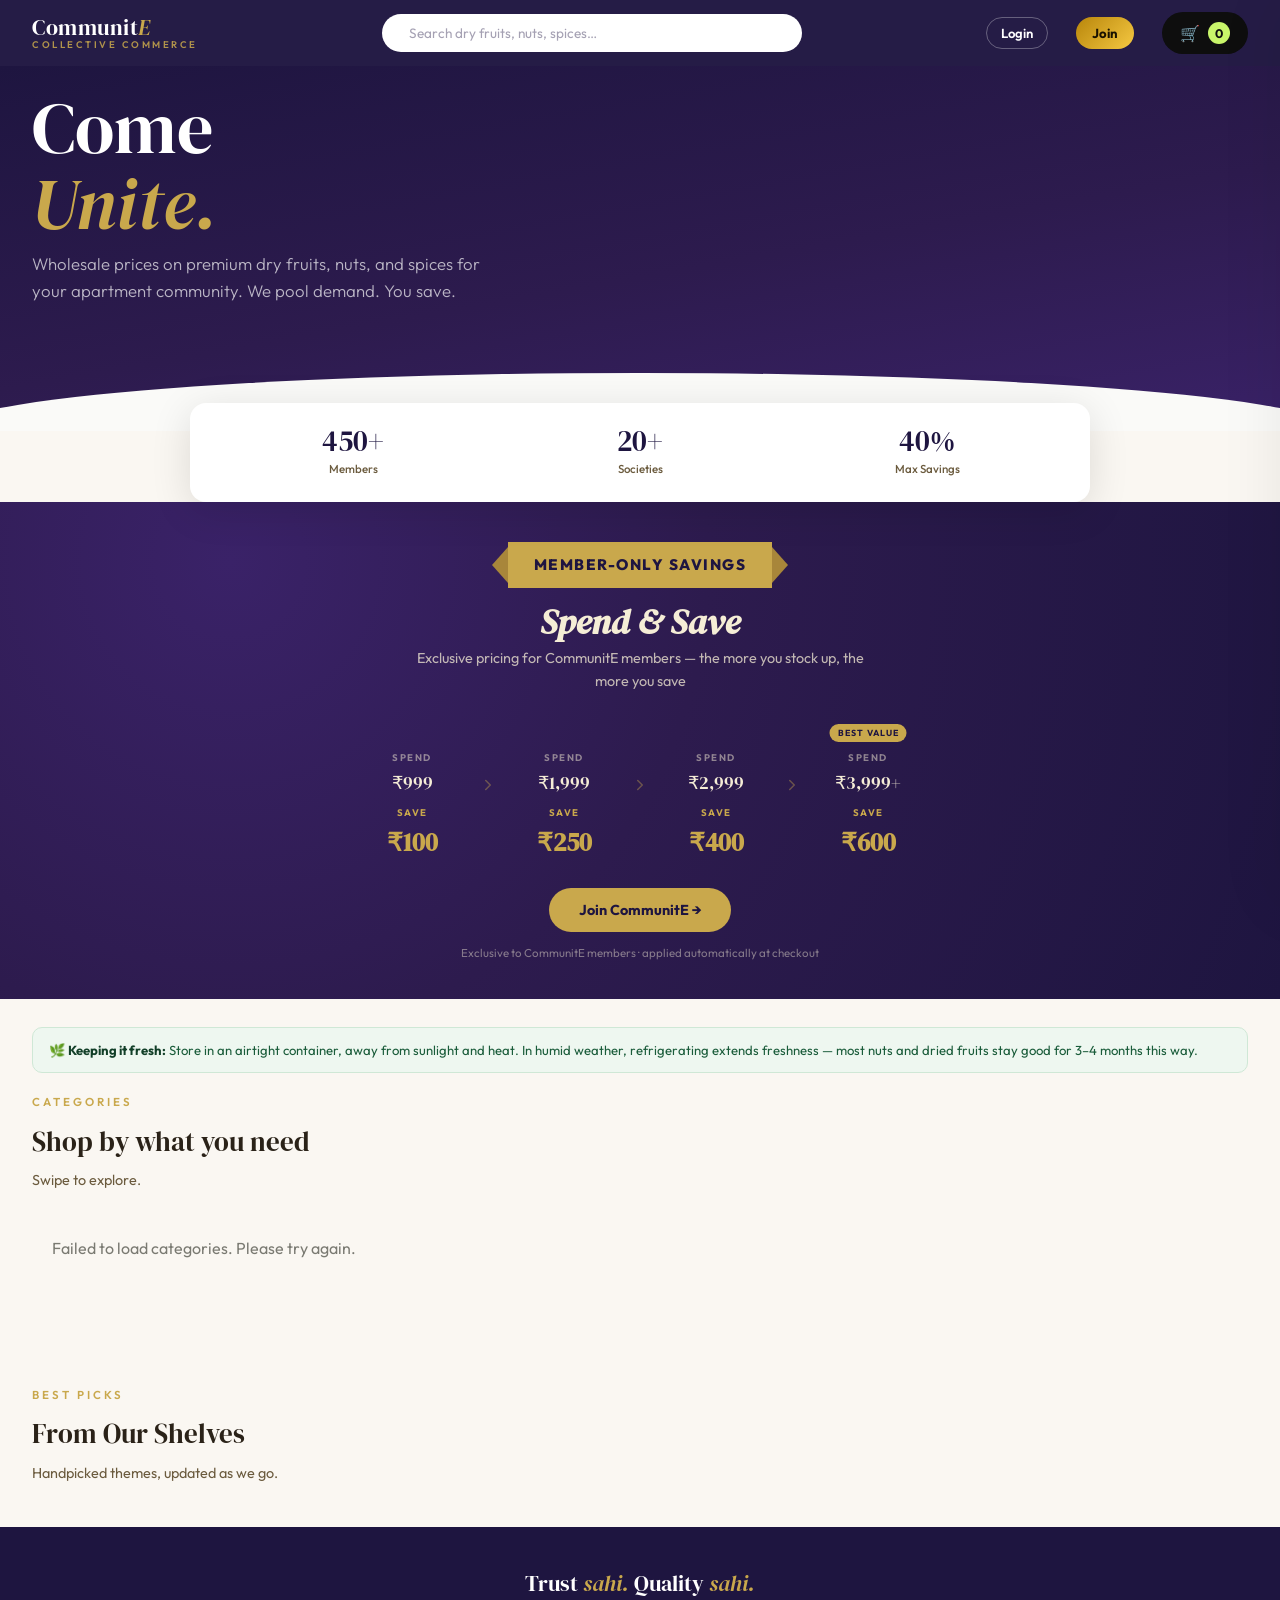
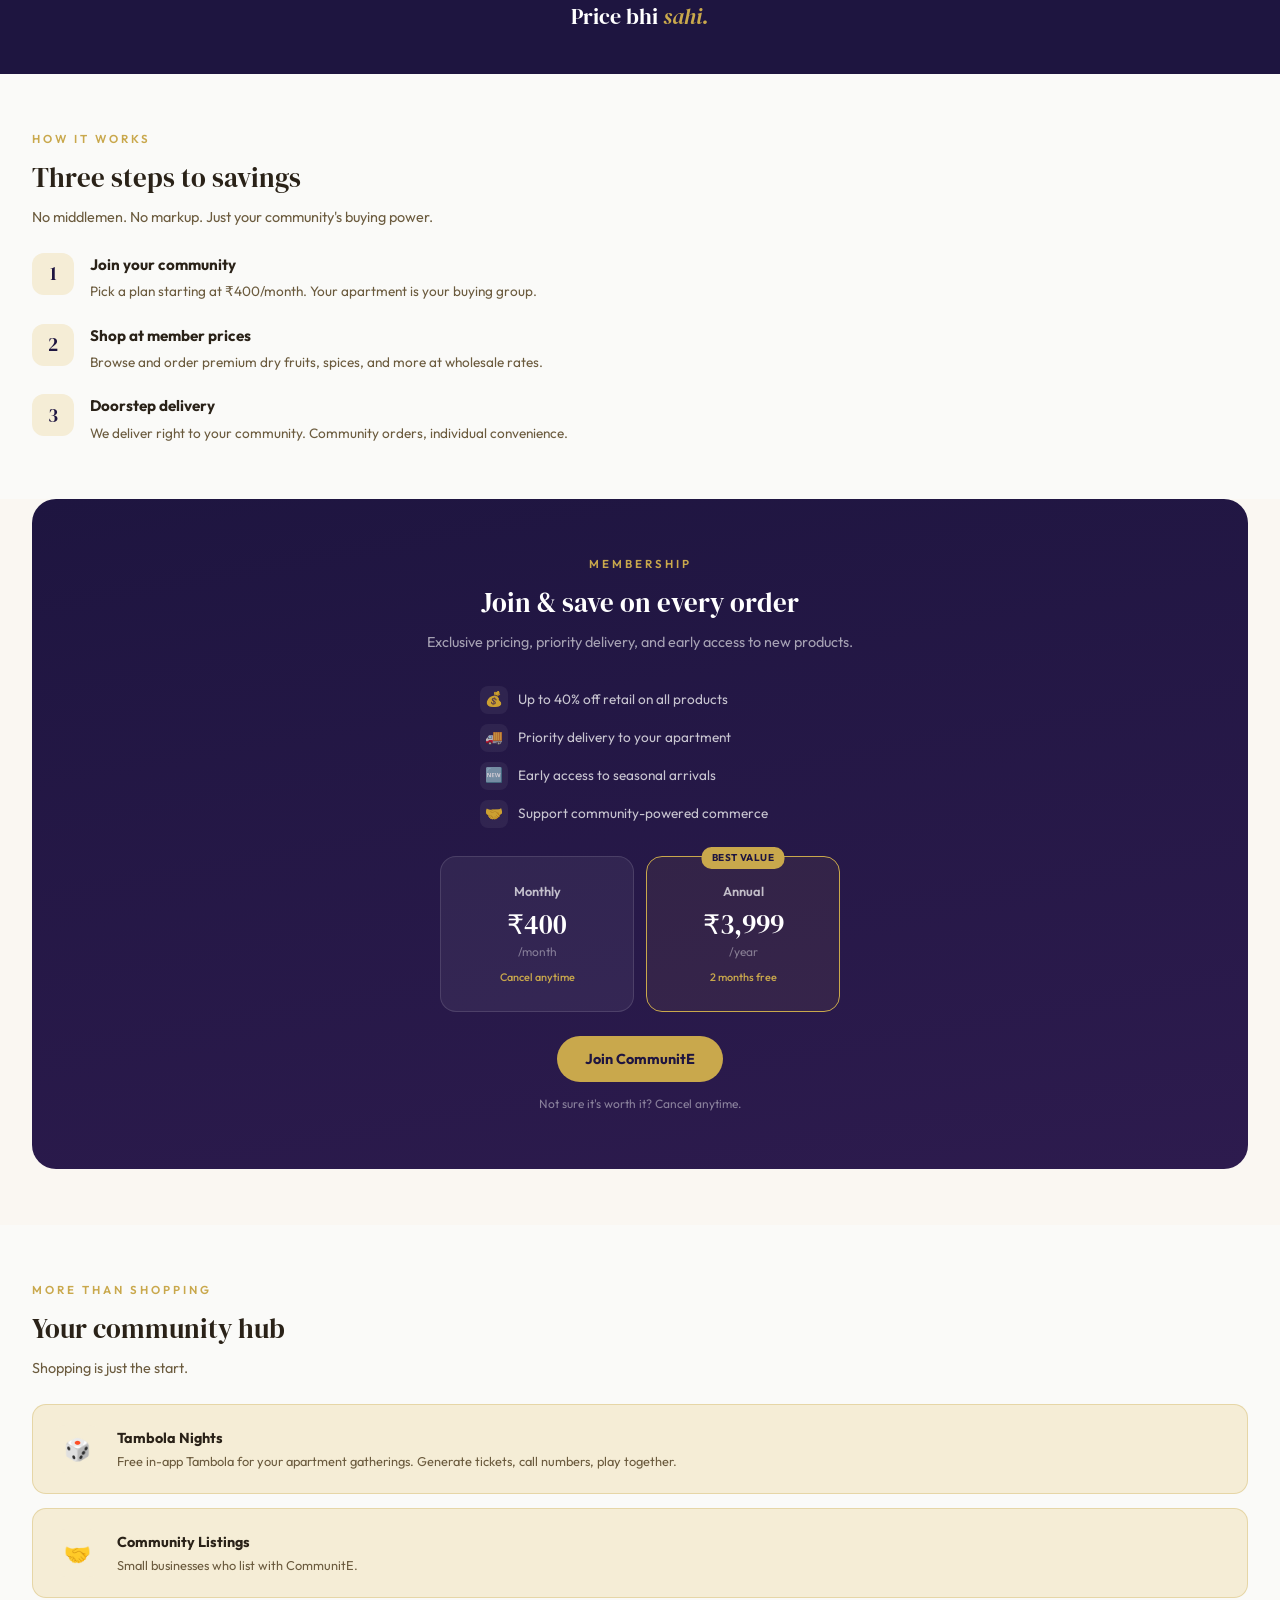
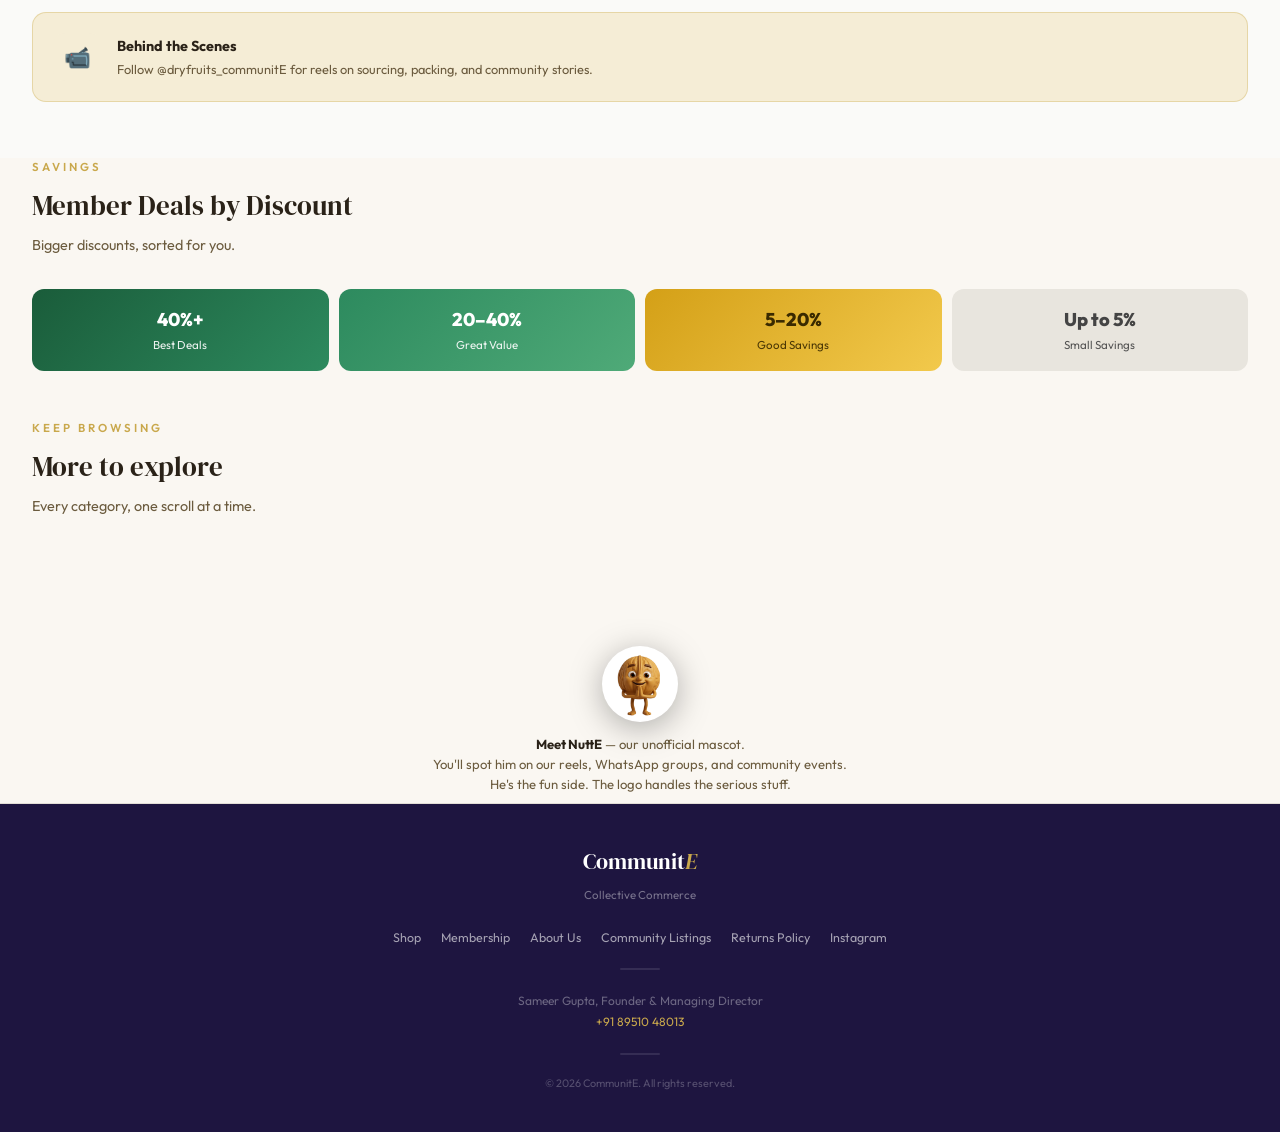
==== index.html @ e6ec84b3 "Add files via upload" ====
<!doctype html>
<html lang="en">
<head>
  <meta charset="utf-8" />
  <meta name="viewport" content="width=device-width,initial-scale=1" />
  <title>CommunitE — Collective Commerce</title>
  <meta name="description" content="CommunitE brings your Bangalore apartment community wholesale prices on dry fruits, nuts, spices, dates and more — collective buying power, doorstep delivered. Trust sahi. Quality sahi. Price bhi sahi." />

  <!-- Open Graph — controls how the link looks when shared on WhatsApp, Instagram, Facebook -->
  <meta property="og:type" content="website" />
  <meta property="og:url" content="https://www.communite.in/" />
  <meta property="og:title" content="CommunitE — Collective Commerce" />
  <meta property="og:description" content="Wholesale prices on dry fruits, nuts, spices and more for your apartment community — bulk buying power, doorstep delivered." />
  <meta property="og:image" content="https://www.communite.in/assets/NuttE_edited.png" />

  <!-- Twitter Card — same idea, for X/Twitter previews -->
  <meta name="twitter:card" content="summary_large_image" />
  <meta name="twitter:title" content="CommunitE — Collective Commerce" />
  <meta name="twitter:description" content="Wholesale prices on dry fruits, nuts, spices and more for your apartment community — bulk buying power, doorstep delivered." />
  <meta name="twitter:image" content="https://www.communite.in/assets/NuttE_edited.png" />

  <link rel="canonical" href="https://www.communite.in/" />
  <link rel="preconnect" href="https://fonts.googleapis.com">
  <link rel="preconnect" href="https://fonts.gstatic.com" crossorigin>
  <link href="https://fonts.googleapis.com/css2?family=Playfair+Display:wght@400;700;900&family=DM+Sans:wght@300;400;500;600&family=DM+Serif+Display:ital@0;1&family=Outfit:wght@300;400;500;600;700;800&display=swap" rel="stylesheet">
  <script src="https://kit.fontawesome.com/a2d9b1e3f6.js" crossorigin="anonymous"></script>
  <script src="https://sdk.cashfree.com/js/v3/cashfree.js"></script>
  <link rel="stylesheet" href="style.css?v=85" />
  <script src="app.js?v=85" defer></script>
</head>
<body>

  <!-- NAV -->
  <nav class="nav">
    <div class="nav-inner">
      <a class="nav-brand" href="#">
        <span class="nav-name">Communit<em>E</em></span>
        <span class="nav-eyebrow">Collective Commerce</span>
      </a>

      <div class="nav-search" id="navSearch">
        <div class="search-always-inner">
          <i class="fas fa-search search-icon"></i>
          <input id="searchInput" class="search-input" type="text"
            placeholder="Search dry fruits, nuts, spices…"
            autocomplete="off" oninput="handleSearch()" />
          <button class="search-clear" id="searchClear" style="display:none" onclick="clearSearch()">
            <span class="icon-x" aria-hidden="true">&times;</span>
          </button>
        </div>
        <div id="searchResults" class="search-results" style="display:none"></div>
      </div>

      <div class="nav-links">
        <button id="accountNavBtn" class="account-nav-btn" onclick="openProfileModal()" aria-label="Login or my account">
          <span class="account-nav-icon" aria-hidden="true">👤</span><span id="accountNavLabel">Login</span>
        </button>
        <button id="memberLoginBtn" class="member-login-btn" onclick="openMemberLogin()">
          <span id="memberLoginLabel">Join</span>
        </button>
        <button id="openCartBtn" class="cart-btn">
          <span class="nav-emoji">🛒</span>
          <span id="cartCount" class="cart-count">0</span>
        </button>
      </div>
    </div>
  </nav>

  <!-- HERO -->
  <section class="hero">
    <div class="hero-content">
      <h1 class="hero-title">
        <span class="hero-title-come">Come</span>
        <span class="hero-title-unite">Unite.</span>
      </h1>
      <p class="hero-subtitle">Wholesale prices on premium dry fruits, nuts, and spices for your apartment community. We pool demand. You save.</p>
    </div>

    <!-- Best-seller image marquee — full-width strip below the hero text,
         not a small boxed-in image. Populated by renderHeroMarquee in
         app.js from real best-seller product photos; stays hidden (no
         image at all) if fewer than 3 are available. -->
    <div class="hero-bestseller-marquee" aria-hidden="true" id="heroMarquee" style="display:none">
      <div class="hero-marquee-track" id="heroMarqueeTrack"></div>
    </div>
  </section>

  <!-- TRUST BAR — pulled from real About Us stats; floats up into the
       hero's own bottom curve, so it has to stay directly after .hero
       (its -28px top margin is tuned for that white cutout). -->
  <div class="trust-bar">
    <div class="trust-item"><div class="trust-number">450+</div><div class="trust-label">Members</div></div>
    <div class="trust-item"><div class="trust-number">20+</div><div class="trust-label">Societies</div></div>
    <div class="trust-item"><div class="trust-number">40%</div><div class="trust-label">Max Savings</div></div>
  </div>

  <!-- MEMBER-ONLY SAVINGS BANNER -->
  <section class="spend-save-banner">
    <div class="ssb-ribbon-row">
      <div class="ssb-ribbon-tail ssb-ribbon-tail--left"></div>
      <div class="ssb-ribbon-label">Member-Only Savings</div>
      <div class="ssb-ribbon-tail ssb-ribbon-tail--right"></div>
    </div>
    <h2 class="ssb-title">Spend &amp; Save</h2>
    <p class="ssb-subtitle">Exclusive pricing for CommunitE members — the more you stock up, the more you save</p>

    <div class="ssb-tiers">
      <div class="ssb-tier">
        <span class="ssb-tier-spend-label">Spend</span>
        <span class="ssb-tier-spend-val">₹999</span>
        <span class="ssb-tier-save-label">Save</span>
        <span class="ssb-tier-save-val">₹100</span>
      </div>
      <svg class="ssb-chevron" aria-hidden="true" width="18" height="18" viewBox="0 0 24 24" fill="none"><path d="M9 6l6 6-6 6" stroke="#c9a84c" stroke-width="2" stroke-linecap="round" stroke-linejoin="round"/></svg>
      <div class="ssb-tier">
        <span class="ssb-tier-spend-label">Spend</span>
        <span class="ssb-tier-spend-val">₹1,999</span>
        <span class="ssb-tier-save-label">Save</span>
        <span class="ssb-tier-save-val">₹250</span>
      </div>
      <svg class="ssb-chevron" aria-hidden="true" width="18" height="18" viewBox="0 0 24 24" fill="none"><path d="M9 6l6 6-6 6" stroke="#c9a84c" stroke-width="2" stroke-linecap="round" stroke-linejoin="round"/></svg>
      <div class="ssb-tier">
        <span class="ssb-tier-spend-label">Spend</span>
        <span class="ssb-tier-spend-val">₹2,999</span>
        <span class="ssb-tier-save-label">Save</span>
        <span class="ssb-tier-save-val">₹400</span>
      </div>
      <svg class="ssb-chevron" aria-hidden="true" width="18" height="18" viewBox="0 0 24 24" fill="none"><path d="M9 6l6 6-6 6" stroke="#c9a84c" stroke-width="2" stroke-linecap="round" stroke-linejoin="round"/></svg>
      <div class="ssb-tier ssb-tier-best">
        <div class="ssb-tier-best-badge">Best Value</div>
        <span class="ssb-tier-spend-label">Spend</span>
        <span class="ssb-tier-spend-val">₹3,999+</span>
        <span class="ssb-tier-save-label">Save</span>
        <span class="ssb-tier-save-val">₹600</span>
      </div>
    </div>

    <button class="ssb-cta-btn" onclick="openMembershipModal()">Join CommunitE &rarr;</button>
    <div class="ssb-fineprint">Exclusive to CommunitE members &middot; applied automatically at checkout</div>
  </section>

  <!-- SHOP SECTION — Search + Categories + Subcategories + Products
       (moved up to sit right after the hero/banner, ahead of trust bar
       and theme cards, per request) -->
  <section id="shopSection" class="shop-section">

    <div class="storage-tip-banner">
      🌿 <strong>Keeping it fresh:</strong> Store in an airtight container, away from sunlight and heat. In humid weather, refrigerating extends freshness — most nuts and dried fruits stay good for 3–4 months this way.
    </div>

    <!-- Categories grid — always visible -->
    <div id="categorySection" class="shop-categories">
      <div class="section-eyebrow">Categories</div>
      <h2 class="section-title">Shop by what you need</h2>
      <p class="section-desc">Swipe to explore.</p>
      <div id="categoryContainer" class="category-grid"></div>
    </div>

    <!-- Subcategories — appear below categories when one is selected -->
    <div id="subcategorySection" class="shop-subcategories" style="display:none">
      <h2 class="shop-section-label" id="subcategoryTitle"></h2>
      <div id="subcategoryContainer" class="category-grid category-grid--sub"></div>
    </div>

    <!-- Products — appear below subcategories -->
    <div id="productSection" class="shop-products" style="display:none">
      <h2 class="shop-section-label" id="productTitle"></h2>
      <div id="productFilterLabel" class="product-filter-label" style="display:none">
        <span>🔍 Filtered view</span>
        <button onclick="goBackToCategories()">Clear ✕</button>
      </div>
      <div id="productContainer" class="product-grid"></div>
    </div>

  </section>

  <!-- THEME CARDS — dynamic, generated from product Tags + Member Discount -->
  <div class="theme-cards-section">
    <div style="padding:0 32px">
      <div class="section-eyebrow">Best Picks</div>
      <h2 class="section-title">From Our Shelves</h2>
      <p class="section-desc">Handpicked themes, updated as we go.</p>
    </div>
    <div id="themeCardsRow" class="theme-cards-row"></div>
  </div>

  <!-- FESTIVE CARDS — dynamic, generated from "Festive - <Name>" tags, hidden until populated -->
  <div id="festiveCardsSection" class="theme-cards-section" style="display:none">
    <div style="padding:0 32px">
      <div class="section-eyebrow">Celebrate</div>
      <h2 class="section-title">Festive Favorites</h2>
      <p class="section-desc">Gifting made easy, one festival at a time.</p>
    </div>
    <div id="festiveCardsRow" class="theme-cards-row"></div>
  </div>

  <!-- FEATURED LISTING — only shows when a listing is marked Featured -->
  <div id="featuredPartnerBanner" class="featured-partner-banner" style="display:none" onclick="openPartnersModal(); showPartnerDetailByName(featuredPartnerNameForClick);">
    <span class="featured-partner-tag">🌟 Featured Community Listing</span>
    <div class="featured-partner-body">
      <div id="featuredPartnerPhotoWrap" class="featured-partner-photo-wrap">
        <img id="featuredPartnerPhoto" class="featured-partner-photo" src="" alt="" />
      </div>
      <div class="featured-partner-content">
        <p id="featuredPartnerName" class="featured-partner-name"></p>
        <p id="featuredPartnerCategory" class="featured-partner-category"></p>
        <p id="featuredPartnerStory" class="featured-partner-story"></p>
        <span class="featured-partner-cta">View Listing <i class="fas fa-arrow-right"></i></span>
      </div>
    </div>
  </div>

  <!-- FLOATING BACK BUTTON -->
  <button id="backToCategoriesBtn" class="floating-back-btn" style="display:none" onclick="goBackToCategories()">
    <i class="fas fa-arrow-left"></i> Back
  </button>

  <!-- FLOATING CART BAR — appears once the cart has items -->
  <div id="floatingCartBar" class="floating-cart-bar" style="display:none" onclick="toggleCart()">
    <div class="floating-cart-info">
      <i class="fas fa-shopping-bag"></i>
      <span><span id="floatingCartCount">0</span> items · ₹<span id="floatingCartTotal">0</span></span>
    </div>
    <div class="floating-cart-cta">View Cart <i class="fas fa-arrow-right"></i></div>
  </div>

  <!-- TAGLINE STRIP -->
  <div class="tagline-strip">
    <div class="tagline-text">Trust <em>sahi.</em> Quality <em>sahi.</em><br>Price bhi <em>sahi.</em></div>
  </div>

  <!-- HOW IT WORKS -->
  <section class="how-section">
    <div class="section-eyebrow">How It Works</div>
    <div class="section-title">Three steps to savings</div>
    <p class="section-desc">No middlemen. No markup. Just your community's buying power.</p>
    <div class="steps">
      <div class="step">
        <div class="step-num">1</div>
        <div class="step-content">
          <h3>Join your community</h3>
          <p>Pick a plan starting at ₹400/month. Your apartment is your buying group.</p>
        </div>
      </div>
      <div class="step">
        <div class="step-num">2</div>
        <div class="step-content">
          <h3>Shop at member prices</h3>
          <p>Browse and order premium dry fruits, spices, and more at wholesale rates.</p>
        </div>
      </div>
      <div class="step">
        <div class="step-num">3</div>
        <div class="step-content">
          <h3>Doorstep delivery</h3>
          <p>We deliver right to your community. Community orders, individual convenience.</p>
        </div>
      </div>
    </div>
  </section>

  <!-- MEMBERSHIP -->
  <section style="padding-bottom:0">
    <div class="membership-section">
      <div class="section-eyebrow">Membership</div>
      <div class="section-title" style="color:#fff">Join &amp; save on every order</div>
      <p class="section-desc" style="color:rgba(255,255,255,0.6); margin:0 auto 32px;">Exclusive pricing, priority delivery, and early access to new products.</p>

      <div class="membership-perks">
        <div class="perk"><span class="perk-icon">💰</span> Up to 40% off retail on all products</div>
        <div class="perk"><span class="perk-icon">🚚</span> Priority delivery to your apartment</div>
        <div class="perk"><span class="perk-icon">🆕</span> Early access to seasonal arrivals</div>
        <div class="perk"><span class="perk-icon">🤝</span> Support community-powered commerce</div>
      </div>

      <div class="ms-plans-row">
        <div class="ms-plan-card">
          <div class="ms-plan-name">Monthly</div>
          <div class="ms-plan-price">₹400</div>
          <div class="ms-plan-period">/month</div>
          <div class="ms-plan-note">Cancel anytime</div>
        </div>
        <div class="ms-plan-card featured">
          <div class="ms-plan-badge">Best Value</div>
          <div class="ms-plan-name">Annual</div>
          <div class="ms-plan-price">₹3,999</div>
          <div class="ms-plan-period">/year</div>
          <div class="ms-plan-note">2 months free</div>
        </div>
      </div>
      <button class="btn-gold" onclick="openMembershipModal()">Join CommunitE</button>
      <div class="ms-reassurance">Not sure it's worth it? Cancel anytime.</div>
    </div>
  </section>

  <!-- COMMUNITY — Tambola, Community Listings, Reels (membership now has its own section above) -->
  <section class="community-section">
    <div class="section-eyebrow">More Than Shopping</div>
    <div class="section-title">Your community hub</div>
    <p class="section-desc">Shopping is just the start.</p>
    <div class="community-cards">
      <div class="community-card" onclick="openTambolaModal()">
        <div class="community-icon">🎲</div>
        <div>
          <h3>Tambola Nights</h3>
          <p>Free in-app Tambola for your apartment gatherings. Generate tickets, call numbers, play together.</p>
        </div>
      </div>
      <div class="community-card" onclick="openPartnersModal()">
        <div class="community-icon">🤝</div>
        <div>
          <h3>Community Listings</h3>
          <p>Small businesses who list with CommunitE.</p>
        </div>
      </div>
      <div class="community-card" onclick="openReels()">
        <div class="community-icon">📹</div>
        <div>
          <h3>Behind the Scenes</h3>
          <p>Follow @dryfruits_communitE for reels on sourcing, packing, and community stories.</p>
        </div>
      </div>
    </div>
  </section>

  <!-- DISCOUNT TIER TILES -->
  <div class="discount-tiles-section">
    <div style="padding:0 32px">
      <div class="section-eyebrow">Savings</div>
      <h2 class="section-title">Member Deals by Discount</h2>
      <p class="section-desc">Bigger discounts, sorted for you.</p>
    </div>
    <div class="discount-tiles-row">
      <div class="discount-tile dt--high" onclick="filterByDiscountTier(40, 9999, 'More than 40% Off')">
        <p class="dt-percent">40%+</p>
        <p class="dt-label">Best Deals</p>
      </div>
      <div class="discount-tile dt--mid-high" onclick="filterByDiscountTier(20, 40, '20–40% Off')">
        <p class="dt-percent">20–40%</p>
        <p class="dt-label">Great Value</p>
      </div>
      <div class="discount-tile dt--mid" onclick="filterByDiscountTier(5, 20, '5–20% Off')">
        <p class="dt-percent">5–20%</p>
        <p class="dt-label">Good Savings</p>
      </div>
      <div class="discount-tile dt--low" onclick="filterByDiscountTier(0.01, 5, 'Up to 5% Off')">
        <p class="dt-percent">Up to 5%</p>
        <p class="dt-label">Small Savings</p>
      </div>
    </div>
  </div>

  <!-- SUBCATEGORY ROWS — endless scroll, shuffled order -->
  <div style="padding:0 32px 32px; max-width:1280px; margin:0 auto">
    <div class="section-eyebrow">Keep Browsing</div>
    <h2 class="section-title">More to explore</h2>
    <p class="section-desc">Every category, one scroll at a time.</p>
  </div>
  <div id="subcategoryRowsSection" class="subcategory-rows-section"></div>


  <!-- MASCOT CALLOUT -->
  <div class="mascot-callout">
    <img class="mascot-img" src="assets/NuttE_edited.png" alt="NuttE mascot" />
    <p class="mascot-text">
      <strong>Meet NuttE</strong> — our unofficial mascot.<br>
      You'll spot him on our reels, WhatsApp groups, and community events. He's the fun side. The logo handles the serious stuff.
    </p>
  </div>

  <!-- FOOTER -->
  <footer class="site-footer">
    <div class="footer-logo">Communit<span>E</span></div>
    <div class="footer-tagline">Collective Commerce</div>
    <div class="footer-links">
      <span onclick="scrollToSection('shopSection')" style="cursor:pointer">Shop</span>
      <span onclick="openMembershipModal()" style="cursor:pointer">Membership</span>
      <span onclick="openAbout()" style="cursor:pointer">About Us</span>
      <span onclick="openPartnersModal()" style="cursor:pointer">Community Listings</span>
      <span onclick="openReturnsPolicyModal()" style="cursor:pointer">Returns Policy</span>
      <a href="https://instagram.com/dryfruits_communitE" target="_blank" rel="noopener">Instagram</a>
    </div>
    <div class="footer-divider"></div>
    <div class="footer-contact">
      Sameer Gupta, Founder &amp; Managing Director<br>
      <a href="tel:+918951048013">+91 89510 48013</a>
    </div>
    <div class="footer-divider"></div>
    <div class="footer-copy">&copy; 2026 CommunitE. All rights reserved.</div>
  </footer>

  <!-- CART SIDEBAR -->
  <aside id="cartSidebar" class="cart-sidebar" aria-hidden="true">
    <div class="cart-header">
      <h3 class="cart-title">Your Cart</h3>
      <button id="closeCartBtn" class="icon-btn" aria-label="Close cart"><span class="icon-x" aria-hidden="true">&times;</span></button>
    </div>
    <div id="cartContent" class="cart-content"></div>

    <div id="memberSavingsBanner" class="member-savings-banner" style="display:none">
      <button class="banner-close-btn" onclick="dismissBanner('memberSavingsBanner')" aria-label="Dismiss">
        <span class="icon-x" aria-hidden="true">&times;</span>
      </button>
      <div class="msb-inner">
        <span class="msb-icon">⭐</span>
        <div class="msb-text">
          <strong>Members save <span id="savingsAmount">₹0</span> on this order!</strong>
          <span>Join now &amp; pay less every time</span>
        </div>
        <button class="msb-btn" onclick="openMembershipInCart()">Join</button>
      </div>
    </div>

    <div id="renewalBanner" class="renewal-banner" style="display:none">
      <button class="banner-close-btn" onclick="dismissBanner('renewalBanner')" aria-label="Dismiss">
        <span class="icon-x" aria-hidden="true">&times;</span>
      </button>
      <div class="msb-inner">
        <span class="msb-icon">⚠️</span>
        <div class="msb-text">
          <strong>Membership expired</strong>
          <span>Renew to save <span id="renewSavingsAmount">₹0</span> on this order</span>
        </div>
        <button class="msb-btn" onclick="openMembershipInCart()">Renew</button>
      </div>
    </div>

    <div id="cartFooter" class="cart-footer" style="display:none">
      <div class="cart-delivery-note">
        <i class="fas fa-truck"></i>
        We deliver within 10kms of Sarjapur Road. Delivery beyond 10kms will be at actual charges.
      </div>
      <div class="cart-summary">
        <div class="cart-row"><span>Subtotal</span><span>₹<span id="cartSubtotal">0</span></span></div>
        <div id="membershipFeeRow" class="cart-row cart-row--membership" style="display:none">
          <span>Membership <span id="membershipPlanLabel" class="plan-badge"></span></span>
          <span>₹<span id="membershipFeeAmount">0</span></span>
        </div>
        <div class="cart-row"><span>Delivery</span><span>₹<span id="deliveryCharge">50</span></span></div>
      </div>
      <div class="cart-total">Total &nbsp; ₹<span id="cartTotal">0</span></div>
      <button id="checkoutBtn" class="btn-primary btn-block">Proceed to Checkout <i class="fas fa-arrow-right"></i></button>
    </div>
  </aside>

  <div id="overlay" class="overlay" style="display:none"></div>

  <!-- CUSTOMER MODAL -->
  <div id="customerModal" class="modal" style="display:none" aria-hidden="true">
    <div class="modal-box">
      <div class="modal-header">
        <h2 class="modal-title">Customer Details</h2>
        <button id="closeCustomerModalBtn" class="icon-btn" aria-label="Close"><span class="icon-x" aria-hidden="true">&times;</span></button>
      </div>
      <div class="modal-body">
        <div id="mobileLookupRow" class="lookup-row">
          <label class="field-label">Mobile Number</label>
          <div class="inline-row">
            <input id="lookupMobile" class="field-input" type="tel" placeholder="10-digit mobile" maxlength="10" />
            <button id="lookupBtn" class="btn-secondary">Lookup</button>
          </div>
        </div>
        <form id="customerForm" style="display:none">
          <div class="form-grid">
            <div class="form-group">
              <label class="field-label">Full Name</label>
              <input id="fullName" class="field-input" name="fullName" type="text" required />
            </div>
            <div class="form-group">
              <label class="field-label">Mobile Number</label>
              <input id="mobileNumber" class="field-input" name="mobileNumber" type="tel" required />
            </div>
            <div class="form-group">
              <label class="field-label">Email</label>
              <input id="email" class="field-input" name="email" type="email" required />
            </div>
            <div class="form-group">
              <label class="field-label">Apartment / Address</label>
              <input id="aptNumber" class="field-input" name="aptNumber" type="text" required />
            </div>
            <div class="form-group">
              <label class="field-label">Community</label>
              <input id="community" class="field-input" name="community" type="text" required />
            </div>
            <div class="form-group form-group--full">
              <label class="field-label">Delivery Instructions <span class="optional">(optional)</span></label>
              <textarea id="deliveryInstructions" class="field-input field-textarea" name="deliveryInstructions"></textarea>
            </div>
          </div>
          <button type="button" class="btn-primary btn-block" onclick="goToPaymentStep()">
            Continue to Payment <i class="fas fa-arrow-right"></i>
          </button>
        </form>
        <div id="paymentStep" style="display:none">
          <div class="order-amount-summary">
            <div class="oas-row"><span>Products</span><span>₹<span id="oasSubtotal">0</span></span></div>
            <div class="oas-row"><span>Delivery</span><span>₹50</span></div>
            <div class="oas-total"><span>Total</span><strong>₹<span id="oasTotal">0</span></strong></div>
          </div>
          <p class="upi-instruction" style="text-align:center;margin:14px 0">
            <i class="fas fa-lock"></i> Pay securely with UPI, cards or netbanking via Cashfree
          </p>
          <p class="checkout-policy-note">
            By paying, you agree to our <a href="#" onclick="openReturnsPolicyModal(); return false;">Returns Policy</a> —
            replacement within 10 days of delivery for quality issues.
          </p>
          <div class="payment-step-actions">
            <button class="btn-secondary" onclick="backToDetailsStep()"><i class="fas fa-arrow-left"></i> Back</button>
            <button id="confirmOrderBtn" class="btn-primary" onclick="submitOrderWithPayment()">Pay ₹<span id="payBtnAmount">0</span> <i class="fas fa-lock"></i></button>
          </div>
        </div>
        <div id="lookupResult" style="display:none"></div>
      </div>
    </div>
  </div>

  <!-- ABOUT MODAL -->
  <div id="aboutModal" class="modal" style="display:none" aria-hidden="true">
    <div class="modal-box modal-box--about">
      <div class="modal-header">
        <h2 class="modal-title">About Us</h2>
        <button id="closeAboutBtn" class="icon-btn" aria-label="Close"><span class="icon-x" aria-hidden="true">&times;</span></button>
      </div>
      <div class="modal-body about-body">
        <div class="about-hero">
          <h3 class="about-brand">CommunitE</h3>
          <p class="about-tagline">"Come Unite" — Collective commerce that brings your community wholesale prices, without the wholesale hassle.</p>
        </div>
        <div class="about-stats">
          <div class="about-stat"><span class="about-stat-num">450+</span><span class="about-stat-label">Members</span></div>
          <div class="about-stat"><span class="about-stat-num">20+</span><span class="about-stat-label">Societies</span></div>
          <div class="about-stat"><span class="about-stat-num">Upto 40%</span><span class="about-stat-label">Off Retail Prices</span></div>
        </div>
        <div class="about-cards">
          <div class="about-card about-card--mission">
            <div class="about-card-icon"><i class="fas fa-bullseye"></i></div>
            <h4>Our Mission</h4>
            <p>To harness the collective buying power of communities — so every member gets wholesale-quality prices on premium products, delivered to their door.</p>
          </div>
          <div class="about-card about-card--vision">
            <div class="about-card-icon"><i class="fas fa-eye"></i></div>
            <h4>Our Vision</h4>
            <p>When a community shops together, everyone wins. We pool demand, cut out middlemen, and pass every rupee of savings directly to our members.</p>
          </div>
        </div>
        <div class="about-section">
          <h4 class="about-section-title">Our Values</h4>
          <div class="about-values">
            <div class="about-value"><i class="fas fa-handshake"></i><span><strong>Trust sahi</strong> — Transparent sourcing, honest pricing, always.</span></div>
            <div class="about-value"><i class="fas fa-star"></i><span><strong>Quality sahi</strong> — Every product meets the highest standards.</span></div>
            <div class="about-value"><i class="fas fa-tag"></i><span><strong>Price bhi sahi</strong> — Collective buying means real savings.</span></div>
            <div class="about-value"><i class="fas fa-heart"></i><span><strong>Community first</strong> — We exist because of our members, for our members.</span></div>
          </div>
        </div>
        <div class="about-section">
          <h4 class="about-section-title">What We Offer</h4>
          <div class="about-products">
            <span>Dry Fruits</span><span>Dates</span><span>Whole Spices</span>
            <span>Millets, Rice &amp; Atta</span><span>Snacks</span><span>Tea &amp; Coffee</span>
            <span>Gift Boxes</span><span>Exotic Nuts</span><span>Seeds</span>
          </div>
        </div>
        <div class="about-contact">
          <h4 class="about-section-title">Get in Touch</h4>
          <p class="about-contact-name">Sameer Gupta <span>Founder &amp; Managing Director</span></p>
          <div class="about-contact-links">
            <a href="tel:+918951048013" class="about-contact-item"><i class="fas fa-phone"></i> +91 89510 48013</a>
            <a href="https://instagram.com/dryfruits_communitE" target="_blank" rel="noopener" class="about-contact-item about-contact-item--insta"><i class="fab fa-instagram"></i> @dryfruits_communitE</a>
          </div>
        </div>
      </div>
    </div>
  </div>

  <!-- REELS MODAL -->
  <div id="reelsModal" class="modal" style="display:none" aria-hidden="true">
    <div class="modal-box modal-box--reels">
      <div class="modal-header">
        <h2 class="modal-title"><i class="fab fa-instagram" style="color:var(--green);margin-right:8px"></i>Our Reels</h2>
        <button id="closeReelsBtn" class="icon-btn" aria-label="Close"><span class="icon-x" aria-hidden="true">&times;</span></button>
      </div>
      <div class="modal-body reels-body">
        <p class="reels-intro">Follow us <a href="https://instagram.com/dryfruits_communitE" target="_blank" class="reels-handle">@dryfruits_communitE</a> for the latest!</p>
        <div class="reels-strip-wrapper">
          <button class="reels-arrow reels-arrow--left" onclick="scrollReels(-1)"><i class="fas fa-chevron-left"></i></button>
          <div class="reels-strip" id="reelsStrip">
            <div class="reel-item reel-placeholder"><i class="fab fa-instagram"></i><p>Loading reels…</p></div>
          </div>
          <button class="reels-arrow reels-arrow--right" onclick="scrollReels(1)"><i class="fas fa-chevron-right"></i></button>
        </div>
      </div>
    </div>
  </div>

  <!-- MEMBERSHIP MODAL -->
  <div id="membershipModal" class="modal" style="display:none" aria-hidden="true">
    <div class="modal-box modal-box--membership">
      <div class="modal-header">
        <h2 class="modal-title"><i class="fas fa-crown" style="color:var(--gold);margin-right:8px"></i>CommunitE Membership</h2>
        <button id="closeMembershipBtn" class="icon-btn" aria-label="Close"><span class="icon-x" aria-hidden="true">&times;</span></button>
      </div>
      <div class="modal-body membership-body">
        <div id="memberStep1" class="member-step">
          <div class="member-benefits">
            <h3 class="member-benefits-title">Why join CommunitE Membership?</h3>
            <div class="member-benefit-list">
              <div class="member-benefit"><i class="fas fa-tag"></i><span>Exclusive member pricing on all products</span></div>
              <div class="member-benefit"><i class="fas fa-users"></i><span>Be part of collective commerce — save more as a community</span></div>
              <div class="member-benefit"><i class="fas fa-bolt"></i><span>Priority delivery &amp; early access to new products</span></div>
              <div class="member-benefit"><i class="fas fa-heart"></i><span>Trust sahi. Quality sahi. Price bhi sahi.</span></div>
            </div>
          </div>
          <h3 class="member-plans-title">Choose your plan</h3>
          <div class="member-plans">
            <div class="member-plan" id="planMonthly" onclick="selectPlan('monthly')">
              <div class="plan-badge-label">Monthly</div>
              <div class="plan-price">₹400<span>/month</span></div>
              <div class="plan-desc">Pay month to month, cancel anytime</div>
            </div>
            <div class="member-plan member-plan--featured" id="planAnnual" onclick="selectPlan('annual')">
              <div class="plan-save-tag">Save ₹801/yr</div>
              <div class="plan-badge-label">Annual</div>
              <div class="plan-price">₹3,999<span>/year</span></div>
              <div class="plan-desc">Best value — 2 months free!</div>
            </div>
          </div>
          <div id="memberMobileRow" class="lookup-row" style="margin-top:20px">
            <label class="field-label">Your Mobile Number</label>
            <div class="inline-row">
              <input id="memberMobile" class="field-input" type="tel" placeholder="10-digit mobile" maxlength="10" />
              <button class="btn-secondary" onclick="lookupMemberCustomer()">Confirm</button>
            </div>
          </div>
          <div id="memberCustomerConfirm" style="display:none">
            <div class="member-confirm-card">
              <i class="fas fa-user-check"></i>
              <div><strong id="memberConfirmName"></strong><span id="memberConfirmDetails"></span></div>
            </div>
            <button class="btn-primary btn-block" style="margin-top:16px" onclick="goToMemberPayment()">Continue to Payment <i class="fas fa-arrow-right"></i></button>
          </div>
          <div id="memberNewForm" style="display:none">
            <div class="form-grid">
              <div class="form-group"><label class="field-label">Full Name</label><input id="memberFullName" class="field-input" type="text" /></div>
              <div class="form-group"><label class="field-label">Email</label><input id="memberEmail" class="field-input" type="email" /></div>
              <div class="form-group"><label class="field-label">Apartment / Address</label><input id="memberApt" class="field-input" type="text" /></div>
              <div class="form-group"><label class="field-label">Community</label><input id="memberCommunity" class="field-input" type="text" /></div>
            </div>
            <button class="btn-primary btn-block" style="margin-top:16px" onclick="goToMemberPayment()">Continue to Payment <i class="fas fa-arrow-right"></i></button>
          </div>
        </div>
        <div id="memberStep2" class="member-step" style="display:none">
          <div class="member-payment-summary">
            <p>Plan: <strong id="paymentPlanLabel"></strong></p>
            <p>Amount: <strong id="paymentAmount"></strong></p>
          </div>
          <p class="upi-note" id="memberFlowNote" style="margin-top:14px">
            <i class="fas fa-rotate"></i> You pay the first fee now and become a member right away. Then you'll approve AutoPay on Cashfree's secure page so it renews automatically — cancel anytime.
          </p>
          <details class="policy-box">
            <summary>Cancellation &amp; refund policy</summary>
            <ul>
              <li><strong>Cancel anytime.</strong> Cancelling stops future auto-renewal charges.
                <br><strong>Paid by UPI:</strong> open your UPI app (PhonePe, GPay or Paytm) &rarr; AutoPay / Mandates &rarr; cancel &ldquo;CommunitE&rdquo;.
                <br><strong>Paid by card:</strong> tap <em>Cancel auto-renewal</em> in your membership panel here (tap <strong>&#11088; Member</strong> at the top of the page, then <em>Cancel auto-renewal</em>) and we&rsquo;ll cancel the card mandate within 24 hours. Many banks also let you cancel card standing instructions in their app or net banking.
                <br>UPI members can use the panel here too.</li>
              <li><strong>Monthly plan:</strong> no refund for the current month. Your membership stays active until the end of the month you&rsquo;ve paid for.</li>
              <li><strong>Annual plan:</strong> your membership stays active until the end of your current paid month, counted from the day you joined (a part month counts as a full month). We refund the rest: &#8377;3,999 minus &#8377;400 for each month used, back to your original payment method within 7 working days.</li>
              <li>Please cancel at least 2 days before your renewal date. If a renewal is charged by mistake or twice, we refund it in full.</li>
            </ul>
          </details>
          <button id="submitMembershipBtn" class="btn-primary btn-block" style="margin-top:12px" onclick="submitMembership()">Continue to Secure Payment <i class="fas fa-lock"></i></button>
        </div>
        <div id="memberStep3" class="member-step" style="display:none">
          <div class="member-active-card">
            <div class="mac-crown">👑</div>
            <h3 id="memberActiveName">Welcome back!</h3>
            <div class="mac-badge">Active Member</div>
            <div class="mac-details">
              <div class="mac-row"><span>Plan</span><strong id="memberActivePlan"></strong></div>
              <div class="mac-row"><span>Valid until</span><strong id="memberActiveExpiry"></strong></div>
            </div>
            <p class="mac-note">You're enjoying exclusive member pricing on all products 🎉</p>
          </div>
          <div class="cancel-area">
            <button type="button" id="cancelRenewalLink" class="cancel-link" onclick="toggleCancelRequest()">Cancel auto-renewal</button>
            <div id="cancelRequestBox" style="display:none">
              <div id="cancelEstimate" class="cancel-estimate">Checking your membership…</div>
              <p class="cancel-note">We&rsquo;ll cancel your AutoPay within 24 hours and email you. Nothing changes until you send the request.</p>
              <label class="field-label" for="cancelReason">Reason (optional)</label>
              <input id="cancelReason" class="field-input" type="text" maxlength="200" placeholder="Tell us what we could do better" />
              <button type="button" id="cancelSendBtn" class="btn-secondary btn-block" style="margin-top:10px" onclick="submitCancelRequest()">Confirm cancellation request</button>
              <div id="cancelMsg" class="cancel-msg"></div>
            </div>
            <details class="policy-box">
              <summary>Cancellation &amp; refund policy</summary>
              <ul>
                <li><strong>Cancel anytime.</strong> Cancelling stops future auto-renewal charges.
                <br><strong>Paid by UPI:</strong> open your UPI app (PhonePe, GPay or Paytm) &rarr; AutoPay / Mandates &rarr; cancel &ldquo;CommunitE&rdquo;.
                <br><strong>Paid by card:</strong> tap <em>Cancel auto-renewal</em> in your membership panel here (tap <strong>&#11088; Member</strong> at the top of the page, then <em>Cancel auto-renewal</em>) and we&rsquo;ll cancel the card mandate within 24 hours. Many banks also let you cancel card standing instructions in their app or net banking.
                <br>UPI members can use the panel here too.</li>
                <li><strong>Monthly plan:</strong> no refund for the current month. Your membership stays active until the end of the month you&rsquo;ve paid for.</li>
                <li><strong>Annual plan:</strong> your membership stays active until the end of your current paid month, counted from the day you joined (a part month counts as a full month). We refund the rest: &#8377;3,999 minus &#8377;400 for each month used, back to your original payment method within 7 working days.</li>
                <li>Please cancel at least 2 days before your renewal date. If a renewal is charged by mistake or twice, we refund it in full.</li>
              </ul>
            </details>
          </div>
        </div>
      </div>
    </div>
  </div>

  <!-- SHARED TICKET MODAL — opens automatically when someone taps a shared ticket link -->
  <div id="sharedTicketModal" class="modal" style="display:none" aria-hidden="true">
    <div class="modal-box modal-box--tambola">
      <div class="modal-header">
        <h2 class="modal-title" id="sharedTicketTitle">🎉 Your Tambola Ticket</h2>
        <button class="icon-btn" aria-label="Close" onclick="closeSharedTicketModal()"><span class="icon-x" aria-hidden="true">&times;</span></button>
      </div>
      <div class="modal-body">
        <p class="tambola-note">Tap a number as it's called to cross it off — tap again to undo. This stays on your phone only.</p>
        <div id="sharedTicketGrid" class="interactive-ticket-grid"></div>
        <button class="btn-secondary btn-block" style="margin-top:18px" onclick="closeSharedTicketModal(); openTambolaModal();">Generate Your Own Tickets</button>
      </div>
    </div>
  </div>

  <!-- COMMUNITY LISTINGS MODAL -->
  <div id="partnersModal" class="modal" style="display:none" aria-hidden="true">
    <div class="modal-box modal-box--tambola">
      <div class="modal-header">
        <h2 class="modal-title">🤝 Community Listings</h2>
        <button class="icon-btn" aria-label="Close" onclick="closePartnersModal()"><span class="icon-x" aria-hidden="true">&times;</span></button>
      </div>
      <div class="modal-body">

        <div id="partnersListView">
          <div class="partners-disclaimer">
            ⚠️ <strong>Community Listings are independent vendors</strong> — not employees, agents,
            or business partners of CommunitE. Listing here isn't an endorsement or guarantee of quality,
            safety, or any claims made by the vendor (including food safety licensing). Descriptions and
            contact details are provided directly by the vendor and aren't independently verified. Any
            purchase or communication is strictly between you and the vendor — CommunitE isn't responsible
            for the outcome.
          </div>

          <a href="apply-vendor.html" target="_blank" rel="noopener" class="become-partner-cta">
            <span class="become-partner-cta-icon">🤝</span>
            <span>
              <strong>Run a shop or stall?</strong>
              <span class="become-partner-cta-sub">Tap here to apply and get listed →</span>
            </span>
          </a>

          <div id="partnersGrid" class="partners-grid"></div>
          <p id="partnersEmptyMsg" class="tambola-note" style="display:none">No listings yet — check back soon!</p>
          <p class="tambola-note">Know a vendor who'd rather you send them the link? <a href="#" onclick="closePartnersModal(); openBecomePartnerInfo(); return false;">Tap here to copy the application link.</a></p>
        </div>

        <div id="partnerDetailView" style="display:none">
          <button class="btn-text" style="margin-bottom:12px" onclick="showPartnersListView()">← Back to all listings</button>
          <div id="partnerDetailPhoto" class="partner-detail-photo"></div>
          <div id="partnerDetailGallery" class="partner-detail-gallery" style="display:none"></div>
          <h3 id="partnerDetailName" class="partner-detail-name"></h3>
          <p id="partnerDetailCategory" class="partner-detail-category"></p>
          <p id="partnerDetailStory" class="partner-detail-story"></p>
          <a id="partnerDetailContact" class="btn-primary btn-block" target="_blank" rel="noopener">Contact Vendor</a>
          <p class="partners-disclaimer partners-disclaimer--compact">
            ⚠️ Independent vendor, not affiliated with CommunitE. Not an endorsement — contact and purchase directly at your own discretion.
          </p>
        </div>

      </div>
    </div>
  </div>

  <!-- LISTING PHOTO LIGHTBOX — tap any Community Listing photo to view it full-screen -->
  <div id="partnerLightbox" class="partner-lightbox" style="display:none" onclick="closePartnerPhotoLightbox()">
    <button class="partner-lightbox-close" aria-label="Close" onclick="closePartnerPhotoLightbox()">&times;</button>
    <img id="partnerLightboxImg" src="" alt="" onclick="event.stopPropagation()" />
  </div>

  <!-- SHARE LISTING APPLICATION MODAL — shows the shareable application link -->
  <div id="becomePartnerModal" class="modal" style="display:none" aria-hidden="true">
    <div class="modal-box">
      <div class="modal-header">
        <h2 class="modal-title">Share with vendors</h2>
        <button class="icon-btn" aria-label="Close" onclick="closeBecomePartnerInfo()"><span class="icon-x" aria-hidden="true">&times;</span></button>
      </div>
      <div class="modal-body">
        <p class="tambola-note">Send this link to any vendor who'd like to be added to Community Listings. They fill it in themselves — it lands as pending until you review and approve it.</p>
        <div class="inline-row">
          <input id="partnerApplyLinkInput" class="field-input" type="text" readonly />
          <button class="btn-secondary" onclick="copyPartnerApplyLink()">Copy</button>
        </div>
      </div>
    </div>
  </div>

  <!-- PRODUCT DETAIL MODAL — shared by every product card; populated on click -->
  <div id="productDetailModal" class="modal" style="display:none" aria-hidden="true">
    <div class="modal-box modal-box--product-detail">
      <div class="modal-header">
        <h2 class="modal-title" id="productDetailModalTitle">Product</h2>
        <button class="icon-btn" aria-label="Close" onclick="closeProductDetailModal()"><span class="icon-x" aria-hidden="true">&times;</span></button>
      </div>
      <div class="modal-body">
        <img id="productDetailModalImg" class="product-detail-modal-img" src="" alt="" />
        <p id="productDetailModalDesc" class="product-detail-modal-desc"></p>
        <p class="product-detail-storage-tip">🌿 <strong>Storage tip:</strong> Keep in an airtight container, away from sunlight and heat. Refrigerate in humid weather for longer freshness.</p>
      </div>
    </div>
  </div>

  <!-- RETURNS POLICY MODAL -->
  <div id="returnsPolicyModal" class="modal" style="display:none" aria-hidden="true">
    <div class="modal-box">
      <div class="modal-header">
        <h2 class="modal-title">↩️ Returns Policy</h2>
        <button class="icon-btn" aria-label="Close" onclick="closeReturnsPolicyModal()"><span class="icon-x" aria-hidden="true">&times;</span></button>
      </div>
      <div class="modal-body">
        <p class="policy-note">
          Since we deal in food items, we don't accept returns for change of mind or personal taste preference.
        </p>
        <p class="policy-note">
          If a product arrives damaged, is the wrong item, or has a genuine quality issue, we'll replace it —
          just reach out within <strong>10 days of delivery</strong> with a photo of the product. Once we confirm
          the issue, we'll arrange a replacement with your next delivery cycle.
        </p>
        <p class="policy-note">
          To report an issue, message us on WhatsApp or call <a href="tel:+918951048013">+91 89510 48013</a>.
        </p>
      </div>
    </div>
  </div>

  <!-- ADMIN EDIT-ORDER REVIEW MODAL — only ever reached via admin.html's Edit
       button (index.html?editOrder=...&passcode=...). Deliberately skips
       customer-details and payment/RR-number steps since we already have
       that info and aren't collecting a new payment here. -->
  <div id="editOrderModal" class="modal" style="display:none" aria-hidden="true">
    <div class="modal-box">
      <div class="modal-header">
        <h2 class="modal-title">✏️ Review Updated Order</h2>
        <button class="icon-btn" aria-label="Close" onclick="closeEditOrderReviewModal()"><span class="icon-x" aria-hidden="true">&times;</span></button>
      </div>
      <div class="modal-body">
        <div id="editOrderReviewBody"></div>
        <p class="checkout-policy-note">This updates the existing order and resets Payment Status to Pending for re-verification. The customer will be emailed the new summary.</p>
        <button id="confirmOrderUpdateBtn" class="btn-primary btn-block" onclick="submitOrderUpdate()">Update Order <i class="fas fa-check"></i></button>
      </div>
    </div>
  </div>

  <!-- TAMBOLA MODAL -->
  <div id="tambolaModal" class="modal" style="display:none" aria-hidden="true">
    <div class="modal-box modal-box--tambola">
      <div class="modal-header">
        <h2 class="modal-title"><span class="dice-bounce">🎲</span>Tambola</h2>
        <button id="closeTambolaBtn" class="icon-btn" aria-label="Close" onclick="closeTambolaModal()"><span class="icon-x" aria-hidden="true">&times;</span></button>
      </div>
      <div class="modal-body">

        <div class="tambola-tabs">
          <button id="tambolaTabTicketsBtn" class="tambola-tab active" onclick="switchTambolaTab('tickets')">🎟️ Generate Tickets</button>
          <button id="tambolaTabCallerBtn" class="tambola-tab" onclick="switchTambolaTab('caller')">📢 Number Caller</button>
          <button id="tambolaTabRulesBtn" class="tambola-tab" onclick="switchTambolaTab('rules')">📜 Rules</button>
        </div>

        <!-- TICKET GENERATOR PANEL -->
        <div id="tambolaTicketsPanel" class="tambola-panel">
          <div class="form-grid">
            <div class="form-group">
              <label class="field-label">Number of tickets</label>
              <input id="ticketCount" class="field-input" type="number" min="1" max="12" value="6" />
            </div>
            <div class="form-group">
              <label class="field-label">Player names (optional, comma separated)</label>
              <input id="ticketNames" class="field-input" type="text" placeholder="Priya, Rahul, Amma..." />
            </div>
          </div>
          <button class="btn-primary btn-block tambola-generate-btn" onclick="generateTambolaTickets()">🎲 Roll Up Tickets!</button>
          <p class="tambola-note">Each ticket follows standard Tambola rules — 15 numbers per ticket, 5 per row, arranged by column.</p>
          <div id="ticketsOutput" class="tickets-output"></div>
        </div>

        <!-- NUMBER CALLER PANEL -->
        <div id="tambolaCallerPanel" class="tambola-panel" style="display:none">
          <div class="caller-number-display" id="callerCurrentNumber">—</div>
          <p class="caller-line-text" id="callerLineText"></p>
          <p class="caller-status" id="callerStatus">0 of 90 numbers called</p>
          <button id="callerVoiceToggle" class="caller-voice-toggle" onclick="toggleCallerVoice()">🔊 Voice On</button>
          <div class="caller-actions">
            <button id="callNextBtn" class="btn-primary" onclick="callNextNumber()">🎲 Call Next!</button>
            <button class="btn-secondary" onclick="undoLastCall()">↩️ Undo</button>
            <button class="btn-secondary" onclick="newCallerGame()">🔄 New Game</button>
          </div>
          <div id="callerBoard" class="caller-board"></div>
        </div>

        <!-- RULES PANEL -->
        <div id="tambolaRulesPanel" class="tambola-panel" style="display:none">
          <div class="rules-block">
            <h3>How to play</h3>
            <p>Tambola (Housie) is meant to be played with everyone in the same room. One person hosts —
            they open the <strong>Number Caller</strong> tab and call out numbers one at a time. Everyone
            else plays from their own ticket (printed, or the tappable link) and crosses off matching
            numbers as they're called.</p>

            <h3>Claiming a win</h3>
            <p>The moment a player completes a pattern, they <strong>call it out loud immediately</strong>
            — e.g. "Top Line!" or "Housie!" The host pauses calling, checks that player's ticket against
            the numbers already called, and confirms or rejects the claim out loud before continuing. This
            keeps everything fair, transparent, and settled in the room in real time.</p>

            <h3>Common winning patterns</h3>
            <ul class="rules-patterns">
              <li><span class="pattern-icon">🐇</span><div><strong>Early Five</strong><br>first player to cross any 5 numbers, in any order</div></li>
              <li><span class="pattern-icon">⬆️</span><div><strong>Top Line</strong><br>all 5 numbers in the top row</div></li>
              <li><span class="pattern-icon">➖</span><div><strong>Middle Line</strong><br>all 5 numbers in the middle row</div></li>
              <li><span class="pattern-icon">⬇️</span><div><strong>Bottom Line</strong><br>all 5 numbers in the bottom row</div></li>
              <li><span class="pattern-icon">📐</span><div><strong>Four Corners</strong><br>the first and last numbers of the top row, plus the first and last numbers of the bottom row</div></li>
              <li><span class="pattern-icon">🏠</span><div><strong>Full House (Housie)</strong><br>all 15 numbers on the ticket</div></li>
            </ul>
            <p class="tambola-note">The host can also announce their own house rules or extra patterns
            (like a "Star" or "Second Full House") before starting — just make sure everyone agrees on
            the patterns and prizes before the first number is called.</p>

            <h3>A note on prizes</h3>
            <p class="rules-disclaimer">This is a free tool for casual, in-person community fun — CommunitE
            doesn't run, organize, or take a share of any prize pool, and doesn't facilitate real-money
            wagering in any way. If you and your group choose to play for prizes, that's entirely between
            the players — we'd suggest keeping it to non-cash prizes (discount codes, small gifts, bragging
            rights) to stay clearly on the safe, informal side. You're responsible for following whatever
            local rules apply to your group if real money is ever involved.</p>
          </div>
        </div>

      </div>
    </div>
  </div>

  <!-- PROFILE / MY ACCOUNT MODAL -->
  <div id="profileModal" class="modal" style="display:none" aria-hidden="true">
    <div class="modal-box modal-box--profile">
      <div class="modal-header">
        <h2 class="modal-title"><i class="fas fa-user" style="color:var(--green);margin-right:8px"></i>My Account</h2>
        <button id="closeProfileBtn" class="icon-btn" aria-label="Close" onclick="closeProfileModal()"><span class="icon-x" aria-hidden="true">&times;</span></button>
      </div>
      <div class="modal-body">

        <div id="profileLookupStep">
          <label class="field-label">Mobile Number</label>
          <div class="inline-row">
            <input id="profileMobileInput" class="field-input" type="tel" placeholder="10-digit mobile" maxlength="10" />
            <button class="btn-secondary" onclick="lookupProfile()">Look Up</button>
          </div>
        </div>

        <div id="profileNotFoundStep" style="display:none">
          <p class="profile-empty-note">We couldn't find an account with that number yet — place an order or join membership first, and your details will show up here.</p>
          <button class="btn-text" onclick="resetProfileLookup()">Try a different number</button>
        </div>

        <div id="profileViewStep" style="display:none">
          <div id="profileMemberBadge" class="profile-member-badge" style="display:none">
            <span id="profileMemberText"></span>
          </div>

          <div class="profile-details">
            <div class="profile-row"><span>Name</span><strong id="profileName"></strong></div>
            <div class="profile-row"><span>Mobile</span><strong id="profileMobileDisplay"></strong></div>
            <div class="profile-row"><span>Email</span><strong id="profileEmail"></strong></div>
          </div>

          <div id="profileAddressView" class="profile-details">
            <div class="profile-row"><span>Apartment / Address</span><strong id="profileApt"></strong></div>
            <div class="profile-row"><span>Community</span><strong id="profileCommunity"></strong></div>
            <div class="profile-row"><span>Delivery Instructions</span><strong id="profileInstructions"></strong></div>
          </div>
          <button id="editAddressBtn" class="btn-secondary btn-block" style="margin-top:10px" onclick="toggleEditAddress(true)">Edit Address <i class="fas fa-pen"></i></button>

          <div id="profileAddressEdit" style="display:none; margin-top:10px">
            <div class="form-group"><label class="field-label">Apartment / Address</label><input id="editApt" class="field-input" type="text" /></div>
            <div class="form-group"><label class="field-label">Community</label><input id="editCommunity" class="field-input" type="text" /></div>
            <div class="form-group"><label class="field-label">Delivery Instructions</label><input id="editInstructions" class="field-input" type="text" /></div>
            <div class="profile-edit-actions">
              <button class="btn-secondary" onclick="toggleEditAddress(false)">Cancel</button>
              <button id="saveProfileBtn" class="btn-primary" onclick="saveProfileChanges()">Save Changes</button>
            </div>
          </div>

          <h3 class="profile-section-title">My Orders</h3>
          <div id="myOrdersList" class="my-orders-list"></div>
          <p id="myOrdersEmptyMsg" class="tambola-note" style="display:none">No orders yet — your first order will show up here.</p>

          <button class="btn-text" style="margin-top:18px" onclick="logoutProfile()">Not you? Switch account</button>
        </div>

      </div>
    </div>
  </div>

  <!-- MEMBERSHIP SUCCESS MODAL -->
  <div id="membershipSuccessModal" class="modal" style="display:none" aria-hidden="true">
    <div class="modal-box modal-box--success">
      <div class="order-success-body">
        <div class="order-success-mascot">
          <img src="assets/NuttE_edited.png" alt="NuttE mascot" />
        </div>
        <h2 class="order-success-title">You are a CommunitE member!</h2>
        <p class="order-success-sub">Welcome to CommunitE! Once your payment is confirmed, your membership activates automatically (usually within a minute) and renews automatically — you can cancel anytime.</p>

        <div class="order-success-details">
          <div class="osd-row"><span>Plan</span><strong id="msPlan">—</strong></div>
          <div class="osd-row"><span>Amount</span><strong id="msAmount">—</strong></div>
        </div>

        <p class="order-success-email" id="msEmailRow" style="display:none">
          <i class="fas fa-envelope"></i> A confirmation email has been sent to
          <strong id="msEmail">—</strong>
        </p>

        <button class="btn-primary btn-block" onclick="closeMembershipSuccessModal()">
          Great, thanks! <i class="fas fa-check"></i>
        </button>
      </div>
    </div>
  </div>

  <!-- ORDER SUCCESS MODAL -->
  <div id="orderSuccessModal" class="modal" style="display:none" aria-hidden="true">
    <div class="modal-box modal-box--success">
      <div class="order-success-body">
        <div class="order-success-mascot">
          <img src="assets/NuttE_edited.png" alt="NuttE mascot" />
        </div>
        <h2 class="order-success-title">Thank you for your order!</h2>
        <p class="order-success-sub">We'll verify your payment and process it shortly.</p>

        <div id="successMemberSavingsRow" class="order-success-savings" style="display:none">
          <i class="fas fa-crown" aria-hidden="true"></i>
          You saved <strong id="successMemberSavings">₹0</strong> with your membership on this order
        </div>

        <div class="order-success-details">
          <div class="osd-row"><span>Order ID</span><strong id="successOrderId">—</strong></div>
          <div class="osd-row"><span>Delivery Date</span><strong id="successDeliveryDate">—</strong></div>
        </div>

        <p class="order-success-email">
          <i class="fas fa-envelope"></i> A confirmation email with your order details has been sent to
          <strong id="successEmail">—</strong>
        </p>

        <button class="btn-primary btn-block" onclick="closeOrderSuccessModal()">
          Great, thanks! <i class="fas fa-check"></i>
        </button>
      </div>
    </div>
  </div>

</body>
</html>
---- style.css ----
/* =====================================================
   CommunitE — Refined Editorial Style
   Inspired by steviaplease.me
   ===================================================== */

:root {
  --black: #0e0e0e;
  --white: #fafaf8;
  --cream: #f4f1ec;
  --green: #1a5c3a;
  --green-light: #e8f2ec;
  --green-mid: #2d7a50;
  --accent: #c8f56a;
  --muted: #7a7a72;
  --border: #e2ddd6;
  --radius: 16px;
  --radius-sm: 10px;
  --ease: cubic-bezier(0.25, 0.46, 0.45, 0.94);
  --ease-spring: cubic-bezier(0.22, 1.22, 0.36, 1);

  /* Redesign palette — namespaced "rd-" so nothing existing silently changes color */
  --rd-purple: #1e1540;
  --rd-purple-mid: #2d1b4e;
  --rd-purple-deep: #3a2268;
  --rd-gold: #c9a84c;
  --rd-gold-light: #f5edd6;
  --rd-cream: #faf7f2;
  --rd-brown: #2a2218;
  --rd-brown-light: #6b5b3e;
  --rd-sage: #4a7c59;
}

/* ── Reset ── */
*, *::before, *::after { box-sizing: border-box; margin: 0; padding: 0; }
html { scroll-behavior: smooth; }
body {
  font-family: 'Outfit', system-ui, sans-serif;
  background: var(--rd-cream);
  color: var(--black);
  line-height: 1.6;
  -webkit-font-smoothing: antialiased;
}
a { color: inherit; text-decoration: none; }
img { display: block; max-width: 100%; }
button { font-family: inherit; cursor: pointer; border: none; background: none; }

/* ── NAV ── */
.nav {
  position: sticky;
  top: 0;
  z-index: 100;
  background: rgba(30, 21, 64, 0.97);
  backdrop-filter: blur(12px);
  -webkit-backdrop-filter: blur(12px);
  border-bottom: none;
}
.nav-inner {
  max-width: 1280px;
  margin: 0 auto;
  padding: 12px 32px;
  min-height: 64px;
  display: flex;
  align-items: center;
  flex-wrap: wrap;
  justify-content: space-between;
  gap: 10px 20px;
}
.nav-brand {
  display: flex;
  flex-direction: column;
  align-items: flex-start;
  gap: 2px;
  text-decoration: none;
  flex-shrink: 0;
}
.nav-logo {
  height: 36px;
  width: 36px;
  border-radius: 8px;
  object-fit: cover;
}
.nav-name {
  font-family: 'DM Serif Display', serif;
  font-weight: 400;
  font-size: 22px;
  color: #fff;
  letter-spacing: 0.5px;
  line-height: 1;
}
.nav-name em { color: var(--rd-gold); font-style: italic; }
.nav-eyebrow {
  font-size: 0.6rem;
  font-weight: 600;
  letter-spacing: 2.5px;
  text-transform: uppercase;
  color: var(--rd-gold);
  opacity: 0.85;
  line-height: 1;
}
.nav-links {
  display: flex;
  align-items: center;
  gap: 20px;
}

/* ============ NAV SEARCH — floating, follows the sticky nav on scroll.
   Always visible: on desktop it sits inline between the brand and the nav
   links; on narrow screens nav-inner wraps and this drops to its own
   full-width row right under the brand/buttons line. ============ */
.nav-search {
  position: relative;
  flex: 1;
  max-width: 420px;
  min-width: 0;
  margin: 0 8px;
  order: 0;
}
.nav-search .search-always-inner {
  background: #fff;
  border: 1.5px solid rgba(255,255,255,0.18);
  border-radius: 999px;
  padding: 9px 16px;
}
.nav-search .search-always-inner:focus-within {
  border-color: var(--rd-gold);
  box-shadow: 0 0 0 3px rgba(201,168,76,0.15);
}
.nav-search .search-icon { color: rgba(30,21,64,0.45); font-size: 0.85rem; }
.nav-search .search-input { color: var(--rd-purple); font-size: 0.85rem; }
.nav-search .search-input::placeholder { color: rgba(30,21,64,0.4); }
.nav-search .search-clear { color: rgba(30,21,64,0.45); }
.nav-search .search-clear:hover { color: var(--rd-purple); }
.nav-search .search-results { margin-top: 2px; }
@media (max-width: 700px) {
  .nav-search {
    order: 3;
    flex: 1 1 100%;
    max-width: none;
    margin: 2px 0 0;
  }
  /* Keep brand + login/join/cart together on row 1 (scrolling internally if
     tight) so the search row cleanly wraps to its own row 2 underneath,
     instead of nav-links also wrapping unpredictably. */
  .nav-links { flex: 1 1 auto; min-width: 0; overflow-x: auto; scrollbar-width: none; justify-content: flex-end; }
  .nav-links::-webkit-scrollbar { display: none; }
}
.nav-tagline {
  font-size: 0.82rem;
  color: rgba(255,255,255,0.7);
  letter-spacing: 0.01em;
  transition: color 0.15s;
}
.nav-tagline:hover { color: var(--rd-gold); }
.back-btn {
  display: inline-flex;
  align-items: center;
  gap: 6px;
  font-size: 0.85rem;
  font-weight: 600;
  color: var(--green);
  padding: 6px 14px;
  border-radius: 999px;
  border: 1px solid var(--border);
  transition: background 0.2s, color 0.2s;
}
.back-btn:hover { background: var(--green-light); }
.cart-btn {
  position: relative;
  background: var(--black);
  color: var(--white);
  border-radius: 999px;
  padding: 10px 18px;
  display: flex;
  align-items: center;
  gap: 8px;
  font-size: 0.9rem;
  font-weight: 600;
  transition: background 0.2s, transform 0.15s;
}
.cart-btn:hover { background: var(--green); transform: scale(1.04); }
.cart-count {
  background: var(--accent);
  color: var(--black);
  border-radius: 999px;
  min-width: 22px;
  height: 22px;
  display: inline-flex;
  align-items: center;
  justify-content: center;
  font-size: 0.78rem;
  font-weight: 700;
  padding: 0 5px;
}

/* ── HERO ── */
.hero {
  max-width: 100%;
  padding: 20px 0 70px;
  background: linear-gradient(170deg, var(--rd-purple) 0%, var(--rd-purple-mid) 55%, var(--rd-purple-deep) 100%);
  position: relative;
  overflow: hidden;
}
.hero-content { max-width: 1280px; margin: 0 auto; padding: 0 32px; position: relative; z-index: 2; }
.hero::after {
  content: ''; position: absolute; bottom: -2px; left: 0; right: 0; height: 60px;
  background: var(--white); clip-path: ellipse(55% 100% at 50% 100%); z-index: 1;
}

/* Best-seller image marquee — a full-width strip below the hero text, not
   a small boxed-in photo. A continuously scrolling row of real best-seller
   product shots, each its own rounded tile with breathing room between
   them. Hidden by JS (renderHeroMarquee) until at least 3 best-seller
   images are ready; otherwise the hero just runs text-only. */
.hero-bestseller-marquee {
  position: relative;
  width: 100%;
  max-width: 1280px;
  margin: 32px auto 0;
  padding: 0 32px;
  overflow: hidden;
}
.hero-bestseller-marquee::before,
.hero-bestseller-marquee::after {
  content: '';
  position: absolute;
  top: 0; bottom: 0;
  width: 60px;
  z-index: 1;
  pointer-events: none;
}
.hero-bestseller-marquee::before {
  left: 0;
  background: linear-gradient(90deg, var(--rd-purple-deep) 0%, transparent 100%);
}
.hero-bestseller-marquee::after {
  right: 0;
  background: linear-gradient(270deg, var(--rd-purple-deep) 0%, transparent 100%);
}
.hero-marquee-track {
  display: flex;
  align-items: center;
  gap: 24px;
  width: max-content;
  animation: heroMarqueeScroll 26s linear infinite;
}
.hero-marquee-track img {
  width: 220px;
  height: 220px;
  border-radius: 20px;
  object-fit: cover;
  flex-shrink: 0;
  box-shadow: 0 14px 34px rgba(0,0,0,0.28);
}
@keyframes heroMarqueeScroll {
  from { transform: translateX(0); }
  to   { transform: translateX(-50%); }
}
@media (max-width: 960px) {
  .hero-bestseller-marquee { margin-top: 24px; padding: 0 24px; }
  .hero-marquee-track { gap: 18px; }
  .hero-marquee-track img { width: 170px; height: 170px; border-radius: 16px; }
}
@media (max-width: 600px) {
  .hero-bestseller-marquee { margin-top: 20px; padding: 0 20px; }
  .hero-marquee-track { gap: 14px; }
  .hero-marquee-track img { width: 140px; height: 140px; border-radius: 14px; }
}
@media (prefers-reduced-motion: reduce) {
  .hero-marquee-track { animation: none; }
}
.hero-eyebrow {
  font-size: 0.72rem; font-weight: 600; letter-spacing: 4px; text-transform: uppercase;
  color: var(--rd-gold); margin-bottom: 18px; opacity: 0.9;
}
.hero-subtitle {
  font-size: 1.05rem; color: rgba(255,255,255,0.68); line-height: 1.6; max-width: 480px;
  margin-bottom: 26px; font-weight: 300;
}
.hero-cta-row { display: flex; gap: 12px; flex-wrap: wrap; margin-bottom: 36px; }
.btn-gold {
  background: var(--rd-gold); color: var(--rd-purple); font-weight: 700; font-size: 0.9rem;
  padding: 14px 28px; border-radius: 30px; cursor: pointer; transition: transform 0.2s;
}
.btn-gold:hover { transform: scale(1.03); }
.btn-outline {
  background: transparent; color: #fff; font-weight: 500; font-size: 0.9rem;
  padding: 14px 28px; border-radius: 30px; border: 1.5px solid rgba(255,255,255,0.3);
  cursor: pointer; transition: border-color 0.2s, color 0.2s;
}
.btn-outline:hover { border-color: var(--rd-gold); color: var(--rd-gold); }

/* ============ SPEND & SAVE BANNER ============
   Sits right below the hero. Tells non-members what they're missing and
   pushes them straight to Join; the plans section further down closes
   the loop. Namespaced "ssb-" / "spend-save-banner" deliberately — a
   DIFFERENT, pre-existing ".member-savings-banner" + ".msb-*" component
   already lives in the cart sidebar (the post-checkout "members save ₹X"
   strip), so reusing that name/prefix here would have bled this banner's
   styles into that unrelated one. */
.spend-save-banner {
  position: relative;
  background: radial-gradient(circle at 18% 12%, var(--rd-purple-deep) 0%, var(--rd-purple-mid) 42%, var(--rd-purple) 100%);
  padding: 40px 24px 36px;
  text-align: center;
  overflow: hidden;
}
.ssb-ribbon-row {
  display: flex;
  align-items: center;
  justify-content: center;
  margin-bottom: 16px;
}
.ssb-ribbon-tail {
  width: 0; height: 0;
  border-top: 18px solid transparent;
  border-bottom: 18px solid transparent;
}
.ssb-ribbon-tail--left { border-right: 16px solid #a8863a; }
.ssb-ribbon-tail--right { border-left: 16px solid #a8863a; }
.ssb-ribbon-label {
  background: var(--rd-gold);
  color: var(--rd-purple);
  font-weight: 800;
  font-size: 0.95rem;
  letter-spacing: 1.5px;
  text-transform: uppercase;
  padding: 11px 26px;
  white-space: nowrap;
}
.ssb-title {
  margin: 0 0 6px;
  font-family: 'DM Serif Display', serif;
  font-style: italic;
  font-size: 2.2rem;
  color: var(--rd-gold-light);
  line-height: 1.05;
}
.ssb-subtitle {
  font-size: 0.9rem;
  color: rgba(245,237,214,0.75);
  max-width: 480px;
  margin: 0 auto 28px;
}
/* All 4 tiers must stay on one row at every width — nowrap, and each
   tier is a flexible (not fixed-min-width) column so they shrink evenly
   on narrow phones instead of the last one wrapping. Extra top padding
   on the row makes room for the "Best Value" badge, which floats above
   its tier and would otherwise overlap the subtitle text or the tier
   next to it once things got tight. */
.ssb-tiers {
  display: flex;
  align-items: flex-start;
  justify-content: center;
  flex-wrap: nowrap;
  gap: 0 2px;
  margin-bottom: 26px;
  padding-top: 22px;
}
.ssb-tier {
  display: flex;
  flex-direction: column;
  align-items: center;
  flex: 1 1 0;
  min-width: 0;
  max-width: 130px;
  padding: 6px 2px 0;
}
.ssb-tier-spend-label, .ssb-tier-save-label {
  font-size: 0.6rem; font-weight: 700; letter-spacing: 1.5px; text-transform: uppercase;
  white-space: nowrap;
}
.ssb-tier-spend-label { color: rgba(245,237,214,0.5); }
.ssb-tier-save-label { color: var(--rd-gold); margin-top: 8px; }
.ssb-tier-spend-val {
  font-family: 'DM Serif Display', serif; font-size: 1.15rem; color: var(--rd-gold-light); margin-top: 3px;
  white-space: nowrap;
}
.ssb-tier-save-val {
  font-family: 'DM Serif Display', serif; font-weight: 700; font-size: 1.55rem; color: var(--rd-gold); margin-top: 2px;
  white-space: nowrap;
}
.ssb-tier-best {
  position: relative;
}
.ssb-tier-best-badge {
  position: absolute; top: -20px; left: 50%; transform: translateX(-50%);
  font-size: 0.55rem; font-weight: 700; letter-spacing: 1px; text-transform: uppercase;
  color: var(--rd-purple); background: var(--rd-gold); padding: 2px 8px; border-radius: 10px; white-space: nowrap;
}
.ssb-chevron { opacity: 0.4; flex-shrink: 0; align-self: flex-start; margin-top: 32px; }
.ssb-cta-btn {
  display: inline-block; background: var(--rd-gold); color: var(--rd-purple);
  font-weight: 700; font-size: 0.9rem; padding: 13px 30px; border-radius: 30px;
  border: none; cursor: pointer; transition: transform 0.2s;
}
.ssb-cta-btn:hover { transform: scale(1.03); }
.ssb-fineprint {
  margin-top: 12px; font-size: 0.72rem; color: rgba(245,237,214,0.45);
}
@media (max-width: 700px) {
  .ssb-title { font-size: 1.7rem; }
  .ssb-tiers { gap: 0 1px; padding-top: 20px; }
  .ssb-tier { padding: 4px 1px 0; }
  .ssb-tier-spend-label, .ssb-tier-save-label { font-size: 0.5rem; letter-spacing: 0.8px; }
  .ssb-tier-save-val { font-size: 1rem; }
  .ssb-tier-spend-val { font-size: 0.78rem; }
  .ssb-tier-best-badge { font-size: 0.46rem; padding: 2px 5px; top: -18px; }
  .ssb-chevron { margin-top: 26px; }
  .ssb-chevron svg { width: 9px; height: 9px; }
}
@media (max-width: 420px) {
  .ssb-tier-spend-label, .ssb-tier-save-label { font-size: 0.42rem; letter-spacing: 0.4px; }
  .ssb-tier-save-val { font-size: 0.86rem; }
  .ssb-tier-spend-val { font-size: 0.68rem; }
  .ssb-chevron { display: none; }
}
.hero-product-strip {
  display: flex; gap: 12px; overflow-x: auto; padding-bottom: 8px; -webkit-overflow-scrolling: touch;
}
.hero-product-strip::-webkit-scrollbar { display: none; }
.hero-chip {
  flex-shrink: 0; background: rgba(255,255,255,0.08); border: 1px solid rgba(255,255,255,0.1);
  border-radius: 16px; padding: 16px 20px; display: flex; flex-direction: column; align-items: center;
  gap: 8px; min-width: 100px;
}
.hero-chip-emoji { font-size: 2rem; }
.hero-chip-name { font-size: 0.72rem; color: rgba(255,255,255,0.8); font-weight: 500; }

/* Trust bar — floats up over the hero's bottom edge */
.trust-bar {
  display: grid; grid-template-columns: repeat(3, 1fr); gap: 1px; background: #fff;
  max-width: 900px; margin: -28px auto 0; padding: 0 20px; border-radius: 16px;
  box-shadow: 0 8px 40px rgba(0,0,0,0.12); position: relative; z-index: 10; overflow: hidden;
}
.trust-item { padding: 24px 12px; text-align: center; background: #fff; }
.trust-number { font-family: 'DM Serif Display', serif; font-size: 1.8rem; color: var(--rd-purple); line-height: 1; }
.trust-label { font-size: 0.72rem; color: var(--rd-brown-light); margin-top: 4px; font-weight: 500; }

@media (min-width: 700px) {
  .hero { padding: 24px 0 100px; }
}

/* Brand card on top (full width), 3 small cards in a row below —
   each row sizes to its own content instead of sharing one tall row,
   which is what was making the hero take up so much height on mobile. */
.hero-grid {
  display: flex;
  flex-direction: column;
  gap: 14px;
  margin: 0;
}

/* Row of small cards below the brand card — wraps to 2x2 on narrow screens */
.hero-col-small {
  display: flex;
  flex-direction: row;
  flex-wrap: wrap;
  gap: 10px;
}
.hero-col-small .hero-card--about    { flex: 1 1 calc(50% - 5px); min-width: 0; }
.hero-col-small .hero-card--partners { flex: 1 1 calc(50% - 5px); min-width: 0; }
.hero-col-small .hero-card--reels    { flex: 1 1 calc(50% - 5px); min-width: 0; }
.hero-col-small .hero-member-wrap    { flex: 1 1 calc(50% - 5px); }
.hero-col-small .hero-card--member   { flex: 1; min-height: 0; overflow: visible; }
.hero-col-small .hero-card { padding: 18px 20px; min-height: 0; }

@media (min-width: 901px) {
  /* Enough room for all 4 in a single row on larger screens */
  .hero-col-small .hero-card--about,
  .hero-col-small .hero-card--partners,
  .hero-col-small .hero-card--reels,
  .hero-col-small .hero-member-wrap { flex: 1 1 0; }
}

.hero-card {
  border-radius: 20px;
  padding: 22px;
  position: relative;
  overflow: hidden;
  cursor: pointer;
  transition: transform 0.4s var(--ease-spring), box-shadow 0.3s var(--ease);
  display: flex;
  flex-direction: column;
  justify-content: space-between;
}
.hero-card:hover { transform: translateY(-5px); box-shadow: 0 20px 50px rgba(0,0,0,0.13); }

.hero-card--about  { background: #c8c4f0; color: #1a1060; }
.hero-card--partners { background: #ffcb8e; color: #5c2f00; }
.hero-card--fresh  { background: #e8395a; }
.hero-card--reels  { }
.hero-card--member {
  background: linear-gradient(135deg, #b8860b 0%, #f5c842 45%, #e8a800 75%, #b8860b 100%);
  background-size: 200% 200%;
  animation: goldShimmer 3s ease-in-out infinite;
}
@keyframes goldShimmer {
  0%,100% { background-position: 0% 50%; }
  50%      { background-position: 100% 50%; }
}
.hero-card--main { background: var(--black); color: var(--white); }

/* PURPLE brand card with GOLD CommunitE title */
.hero-card--brand {
  background: #2d1b69;
  color: #fff;
  padding: 44px 52px;
  display: flex;
  flex-direction: column;
  justify-content: space-between;
}
.hero-card--brand .hero-brand-tagline span {
  color: rgba(245,195,60,0.8);
  background: rgba(245,195,60,0.1);
  border: 1px solid rgba(245,195,60,0.25);
}
.hero-card--brand .hero-brand-tagline em { color: #f5c33c; font-weight: 800; }
.hero-card--brand .hero-title {
  color: #f5c33c;
  text-shadow: 0 2px 20px rgba(245,195,60,0.3);
}
.hero-card--brand .hero-brand-sub { color: rgba(255,255,255,0.6); }
.hero-card--brand .hero-deco--circle {
  background: radial-gradient(circle, rgba(245,195,60,0.15) 0%, transparent 70%);
}

/* ── LEFT CARD FONTS — more prominent ── */
.hero-label {
  font-size: 1rem;
  font-weight: 800;
  letter-spacing: 0.14em;
  text-transform: uppercase;
  opacity: 1;
  position: relative;
  z-index: 2;
}
.hero-card-bottom { display: flex; flex-direction: column; gap: 6px; position: relative; z-index: 2; }
.hero-stat-sm {
  font-family: 'Playfair Display', serif;
  font-size: 3.6rem;
  font-weight: 900;
  line-height: 1;
  letter-spacing: -0.03em;
}
.hero-stat-label { font-size: 1rem; font-weight: 700; opacity: 0.9; }
.hero-icon-sm { font-size: 3rem; opacity: 0.95; }

/* Membership card — stand-out badge + animated star */
.hero-member-badge {
  display: inline-flex;
  align-items: center;
  gap: 5px;
  background: rgba(0,0,0,0.18);
  border: 1px solid rgba(0,0,0,0.12);
  border-radius: 999px;
  padding: 4px 12px;
  font-size: 0.78rem;
  font-weight: 800;
  letter-spacing: 0.06em;
  color: #2a1800;
  margin-bottom: 6px;
  width: fit-content;
  position: relative;
  z-index: 2;
}
.hero-member-star {
  display: inline-block;
  width: 44px;
  height: 44px;
  position: relative;
  z-index: 5;
  animation: starFlyIn 1s cubic-bezier(0.34,1.56,0.64,1) forwards,
             starPulse 2s ease-in-out 1.2s infinite;
  opacity: 0;
  transform: translateY(-120px) scale(0.3) rotate(-180deg);
  background: #f5c33c;
  clip-path: polygon(50% 0%, 61% 35%, 98% 35%, 68% 57%, 79% 91%, 50% 70%, 21% 91%, 32% 57%, 2% 35%, 39% 35%);
  /* Ensure not clipped by any parent */
  overflow: visible;
}
@keyframes starFlyIn {
  0%   { opacity: 0; transform: translateY(-120px) scale(0.3) rotate(-180deg); }
  60%  { opacity: 1; transform: translateY(8px) scale(1.3) rotate(10deg); }
  80%  { transform: translateY(-4px) scale(0.95) rotate(-5deg); }
  100% { opacity: 1; transform: translateY(0) scale(1) rotate(0deg); }
}
@keyframes starPulse {
  0%,100% { transform: scale(1) rotate(0deg); }
  50%      { transform: scale(1.25) rotate(18deg); background: #ffe066; }
}
.hero-member-hint {
  font-size: 1rem;
  font-weight: 800;
  color: #2a1800;
  opacity: 1;
  position: relative;
  z-index: 2;
  margin-top: 4px;
}

/* Brand card internals */
.hero-brand-tagline {
  display: flex;
  flex-direction: row;
  gap: 8px;
  flex-wrap: wrap;
}
.hero-brand-tagline span {
  font-size: 0.75rem;
  font-weight: 700;
  letter-spacing: 0.1em;
  text-transform: uppercase;
  border-radius: 999px;
  padding: 5px 14px;
}
.hero-brand-tagline em {
  font-style: normal;
  font-weight: 800;
}
.hero-brand-name { position: relative; z-index: 2; }
.hero-title {
  font-family: 'DM Serif Display', serif;
  font-size: clamp(2.5rem, 10vw, 4.5rem);
  font-weight: 400;
  line-height: 1.05;
  color: #fff;
  margin-bottom: 10px;
}
.hero-title-come { display: block; }
.hero-title-unite { color: var(--rd-gold); font-style: italic; }
.hero-brand-sub {
  font-size: 1rem;
  line-height: 1.6;
}
.hero-cta--brand {
  display: none; /* removed per request */
}

/* keep old classes for compat */
.hero-stat { font-family: 'Playfair Display', serif; font-size: 3rem; font-weight: 900; line-height: 1; letter-spacing: -0.04em; }
.hero-icon { font-size: 2.5rem; opacity: 0.3; align-self: flex-end; }
.hero-deco--circle {
  position: absolute;
  width: 280px; height: 280px;
  border-radius: 50%;
  background: radial-gradient(circle, rgba(200,245,106,0.15) 0%, transparent 70%);
  top: -60px; right: -60px; z-index: 1;
}

/* ── FLUID BLOB ANIMATIONS ── */
/* Blob base — sits behind card content, clipped by card */
.hero-card::before,
.hero-card::after {
  content: '';
  position: absolute;
  border-radius: 60% 40% 30% 70% / 60% 30% 70% 40%;
  opacity: 0.18;
  z-index: 1;
  pointer-events: none;
}

/* Large slow blob */
.hero-card::before {
  width: 240px;
  height: 240px;
  top: -60px;
  right: -60px;
  animation: blob1 9s ease-in-out infinite;
}

/* Small fast blob */
.hero-card::after {
  width: 140px;
  height: 140px;
  bottom: -30px;
  left: -30px;
  animation: blob2 7s ease-in-out infinite;
  opacity: 0.10;
}

/* Brand card blobs — gold on purple */
.hero-card--brand::before { background: #f5c33c; opacity: 0.15; }
.hero-card--brand::after  { background: #f5c33c; opacity: 0.08; animation-delay: -3s; }

/* About card blobs */
.hero-card--about::before { background: #5a4fcf; opacity: 0.12; }
.hero-card--about::after  { background: #5a4fcf; opacity: 0.08; animation-delay: -2s; }
.hero-card--partners::before { background: #e07b00; opacity: 0.12; }
.hero-card--partners::after  { background: #e07b00; opacity: 0.08; animation-delay: -2s; }

/* Reels card blobs */
.hero-card--fresh::before { background: #fff; opacity: 0.12; }
.hero-card--fresh::after  { background: #fff; opacity: 0.08; animation-delay: -4s; }

/* Member card blobs */
.hero-card--member::before { background: #fff; opacity: 0.15; }
.hero-card--member::after  { background: #fff; opacity: 0.1; animation-delay: -3s; }

@keyframes blob1 {
  0%,100% { border-radius: 60% 40% 30% 70% / 60% 30% 70% 40%; transform: scale(1) rotate(0deg); }
  25%      { border-radius: 30% 60% 70% 40% / 50% 60% 30% 60%; transform: scale(1.05) rotate(8deg); }
  50%      { border-radius: 50% 60% 30% 60% / 30% 40% 70% 50%; transform: scale(0.95) rotate(-6deg); }
  75%      { border-radius: 40% 30% 60% 50% / 70% 50% 40% 30%; transform: scale(1.08) rotate(4deg); }
}

@keyframes blob2 {
  0%,100% { border-radius: 40% 60% 70% 30% / 40% 50% 60% 50%; transform: scale(1) rotate(0deg); }
  33%      { border-radius: 70% 30% 40% 60% / 60% 40% 50% 40%; transform: scale(1.1) rotate(-10deg); }
  66%      { border-radius: 30% 70% 50% 50% / 50% 70% 30% 60%; transform: scale(0.92) rotate(7deg); }
}

/* Hero entrance animation */
.hero-card { opacity: 0; transform: translateY(24px); animation: fadeUp 0.7s var(--ease-spring) forwards; }
.hero-col-small .hero-card:nth-child(1) { animation-delay: 0.05s; }
.hero-col-small .hero-card:nth-child(2) { animation-delay: 0.15s; }
.hero-col-small .hero-card:nth-child(3) { animation-delay: 0.25s; }
.hero-col-small .hero-card:nth-child(4) { animation-delay: 0.35s; }
.hero-card--brand { animation-delay: 0.1s; }
@keyframes fadeUp { to { opacity: 1; transform: translateY(0); } }

/* ── MAIN ── */
main {
  max-width: 1280px;
  margin: 0 auto;
  padding: 60px 32px 80px;
}

/* ── SECTIONS ── */
.catalog-section { margin-bottom: 64px; }
.section-header {
  display: flex;
  align-items: center;
  gap: 20px;
  margin-bottom: 32px;
}
.section-title {
  font-family: 'Playfair Display', serif;
  font-size: clamp(1.4rem, 2.5vw, 1.9rem);
  font-weight: 700;
  white-space: nowrap;
  letter-spacing: -0.02em;
}
.section-line {
  flex: 1;
  height: 1px;
  background: var(--border);
}

/* ── CATEGORY GRID ── */
.card-grid {
  display: grid;
  grid-template-columns: repeat(auto-fill, minmax(240px, 1fr));
  gap: 20px;
}
.card-grid--sub {
  grid-template-columns: repeat(auto-fill, minmax(180px, 1fr));
}

/* Category card */
.category-card {
  border-radius: var(--radius);
  overflow: hidden;
  background: var(--white);
  border: 1px solid var(--border);
  cursor: pointer;
  display: flex;
  flex-direction: column;
  opacity: 0;
  transform: translateY(20px);
  transition: transform 0.4s var(--ease-spring), box-shadow 0.3s var(--ease), border-color 0.2s;
}
.category-card.card-animated { opacity: 1; transform: translateY(0); }
.category-card:hover {
  transform: translateY(-6px);
  box-shadow: 0 20px 48px rgba(0,0,0,0.1);
  border-color: var(--green-mid);
}
.category-card img {
  width: 100%;
  height: 180px;
  object-fit: cover;
  transition: transform 0.5s var(--ease);
}
.category-card:hover img { transform: scale(1.05); }
.category-card-title {
  padding: 16px;
  font-weight: 600;
  font-size: 0.95rem;
  color: var(--black);
  letter-spacing: -0.01em;
}

/* Subcategory card */
.subcat-card {
  border-radius: var(--radius);
  overflow: hidden;
  background: var(--white);
  border: 1px solid var(--border);
  cursor: pointer;
  display: flex;
  flex-direction: column;
  opacity: 0;
  transform: translateY(20px);
  transition: transform 0.4s var(--ease-spring), box-shadow 0.3s var(--ease);
}
.subcat-card.card-animated { opacity: 1; transform: translateY(0); }
.subcat-card:hover { transform: translateY(-5px); box-shadow: 0 16px 36px rgba(0,0,0,0.09); }
.subcat-card img { width: 100%; height: 130px; object-fit: cover; transition: transform 0.5s var(--ease); }
.subcat-card:hover img { transform: scale(1.06); }
.subcat-title { padding: 12px 14px; font-weight: 600; font-size: 0.88rem; }

/* ── PRODUCT GRID ── */
.product-grid {
  display: grid;
  grid-template-columns: repeat(auto-fill, minmax(280px, 1fr));
  gap: 24px;
}
.product-card {
  background: var(--white);
  border: 1px solid var(--border);
  border-radius: var(--radius);
  overflow: hidden;
  display: flex;
  flex-direction: column;
  opacity: 0;
  transform: translateY(20px);
  transition: transform 0.4s var(--ease-spring), box-shadow 0.3s var(--ease);
}
.product-card.card-animated { opacity: 1; transform: translateY(0); }
.product-card:hover { transform: translateY(-6px); box-shadow: 0 24px 52px rgba(0,0,0,0.1); }
.product-card img {
  width: 100%;
  height: 200px;
  object-fit: cover;
  transition: transform 0.5s var(--ease);
}
.product-card:hover img { transform: scale(1.04); }
.product-card-body { padding: 18px; display: flex; flex-direction: column; gap: 8px; flex: 1; }
.product-title { font-weight: 700; font-size: 1rem; letter-spacing: -0.01em; }
.product-desc { font-size: 0.85rem; color: var(--muted); line-height: 1.5; display: none; }
.product-details-link {
  background: none; border: none; padding: 0; cursor: pointer;
  font-size: 0.78rem; font-weight: 600; color: var(--muted);
  display: inline-flex; align-items: center; gap: 5px; align-self: flex-start;
  transition: color 0.15s;
}
.product-details-link i { font-size: 0.76rem; }
.product-details-link:hover { color: var(--green); }
.product-price { font-family: 'Playfair Display', serif; font-weight: 700; font-size: 1.2rem; color: var(--green); }

.controls-row {
  display: flex;
  gap: 8px;
  align-items: center;
  margin-top: 4px;
}
.variant-select {
  flex: 1;
  padding: 9px 12px;
  border-radius: var(--radius-sm);
  border: 1px solid var(--border);
  background: var(--cream);
  font-family: inherit;
  font-size: 0.85rem;
  font-weight: 600;
  color: var(--black);
  outline: none;
  transition: border-color 0.2s;
}
.variant-select:focus { border-color: var(--green-mid); }

.qty-control {
  display: flex;
  align-items: center;
  border: 1px solid var(--border);
  border-radius: var(--radius-sm);
  overflow: hidden;
  background: var(--cream);
}
.qty-control button {
  padding: 8px 11px;
  font-size: 1rem;
  color: var(--black);
  transition: background 0.15s;
}
.qty-control button:hover { background: var(--border); }
.qty-control input {
  width: 42px;
  text-align: center;
  border: none;
  background: transparent;
  font-family: inherit;
  font-weight: 700;
  font-size: 0.9rem;
  outline: none;
}

.product-card-footer {
  display: flex;
  justify-content: space-between;
  align-items: center;
  padding: 12px 18px 18px;
  border-top: 1px solid var(--border);
  margin-top: auto;
}
.add-btn {
  display: inline-flex;
  align-items: center;
  gap: 7px;
  background: var(--black);
  color: var(--white);
  padding: 10px 18px;
  border-radius: 999px;
  font-family: inherit;
  font-size: 0.85rem;
  font-weight: 700;
  transition: background 0.2s, transform 0.15s;
  white-space: nowrap;
}
.add-btn:hover { background: var(--green); transform: scale(1.04); }

/* ── CART SIDEBAR ── */
.cart-sidebar {
  position: fixed;
  top: 0;
  right: -440px;
  width: 420px;
  height: 100vh;
  background: var(--white);
  border-left: 1px solid var(--border);
  box-shadow: -20px 0 60px rgba(0,0,0,0.08);
  display: flex;
  flex-direction: column;
  z-index: 200;
  transition: right 0.4s var(--ease-spring);
}
.cart-sidebar.open { right: 0; }
.cart-header {
  display: flex;
  align-items: center;
  justify-content: space-between;
  padding: 20px 24px;
  border-bottom: 1px solid var(--border);
}
.cart-title {
  font-family: 'Playfair Display', serif;
  font-size: 1.3rem;
  font-weight: 700;
}
.cart-content { flex: 1; overflow-y: auto; padding: 20px 24px; }
.cart-footer { padding: 20px 24px; border-top: 1px solid var(--border); }
.cart-summary { display: flex; flex-direction: column; gap: 8px; margin-bottom: 12px; }
.cart-row { display: flex; justify-content: space-between; font-size: 0.9rem; color: var(--muted); }
.cart-total {
  font-family: 'Playfair Display', serif;
  font-size: 1.2rem;
  font-weight: 700;
  display: flex;
  justify-content: space-between;
  margin-bottom: 16px;
}
.cart-item {
  background: var(--cream);
  border-radius: var(--radius-sm);
  padding: 14px;
  margin-bottom: 12px;
}
.cart-item-top { display: flex; justify-content: space-between; align-items: flex-start; margin-bottom: 4px; }
.cart-item-name { font-weight: 700; font-size: 0.95rem; }
.cart-item-meta { font-size: 0.82rem; color: var(--muted); }
.cart-item-bottom { display: flex; justify-content: space-between; align-items: center; margin-top: 10px; }
.cart-item-price { font-weight: 800; font-size: 1rem; }
.cart-qty-group { display: flex; align-items: center; gap: 8px; }
.cart-qty-group button { background: var(--border); border-radius: 6px; width: 28px; height: 28px; font-size: 1rem; display: flex; align-items: center; justify-content: center; transition: background 0.15s; }
.cart-qty-group button:hover { background: var(--green-light); }
.cart-qty-group span { font-weight: 700; font-size: 0.9rem; min-width: 20px; text-align: center; }
.empty-cart { text-align: center; padding: 60px 20px; color: var(--muted); }
.empty-cart i { font-size: 2.5rem; margin-bottom: 12px; opacity: 0.3; }
.empty-cart p { font-size: 1rem; margin-bottom: 6px; }
.empty-cart small { font-size: 0.85rem; }

/* ── OVERLAY ── */
.overlay {
  position: fixed;
  inset: 0;
  background: rgba(14, 14, 14, 0.5);
  backdrop-filter: blur(4px);
  z-index: 150;
}

/* ── MODAL ── */
.modal {
  position: fixed;
  inset: 0;
  display: flex;
  align-items: center;
  justify-content: center;
  z-index: 300;
  padding: 20px;
}
.modal-box {
  background: var(--white);
  border-radius: 20px;
  width: 100%;
  max-width: 580px;
  max-height: 90vh;
  overflow-y: auto;
  box-shadow: 0 40px 100px rgba(0,0,0,0.18);
  animation: modalIn 0.35s var(--ease-spring);
}
@keyframes modalIn { from { opacity: 0; transform: translateY(20px) scale(0.97); } to { opacity: 1; transform: translateY(0) scale(1); } }
.modal-header {
  display: flex;
  align-items: center;
  justify-content: space-between;
  padding: 24px 28px 20px;
  border-bottom: 1px solid var(--border);
  position: sticky;
  top: 0;
  background: var(--white);
}
.modal-title { font-family: 'Playfair Display', serif; font-size: 1.3rem; font-weight: 700; }
.modal-body { padding: 24px 28px 28px; }

/* ── FORMS ── */
.lookup-row { margin-bottom: 20px; }
.form-grid {
  display: grid;
  grid-template-columns: 1fr 1fr;
  gap: 16px;
  margin-bottom: 20px;
}
.form-group { display: flex; flex-direction: column; gap: 6px; }
.form-group--full { grid-column: 1 / -1; }
.field-label { font-weight: 600; font-size: 0.82rem; letter-spacing: 0.04em; text-transform: uppercase; color: var(--muted); }
.optional { font-weight: 400; text-transform: none; letter-spacing: 0; }
.field-input {
  padding: 11px 14px;
  border: 1px solid var(--border);
  border-radius: var(--radius-sm);
  font-family: inherit;
  font-size: 0.95rem;
  background: var(--cream);
  outline: none;
  transition: border-color 0.2s, box-shadow 0.2s;
}
.field-input:focus { border-color: var(--green-mid); box-shadow: 0 0 0 3px rgba(45, 122, 80, 0.1); }
.field-textarea { min-height: 80px; resize: vertical; }
.inline-row { display: flex; gap: 10px; align-items: stretch; }
.inline-row .field-input { flex: 1; }

/* ── BUTTONS ── */
.btn-primary {
  background: var(--black);
  color: var(--white);
  padding: 13px 24px;
  border-radius: 999px;
  font-family: inherit;
  font-size: 0.95rem;
  font-weight: 700;
  display: inline-flex;
  align-items: center;
  justify-content: center;
  gap: 8px;
  transition: background 0.2s, transform 0.15s;
}
.btn-primary:hover { background: var(--green); transform: scale(1.02); }
.btn-block { width: 100%; }
.btn-secondary {
  background: var(--cream);
  border: 1px solid var(--border);
  padding: 10px 16px;
  border-radius: var(--radius-sm);
  font-family: inherit;
  font-size: 0.9rem;
  font-weight: 600;
  color: var(--black);
  transition: background 0.2s;
}
.btn-secondary:hover { background: var(--border); }
.icon-btn {
  width: 36px;
  height: 36px;
  border-radius: 50%;
  display: flex;
  align-items: center;
  justify-content: center;
  background: transparent;
  border: 2px solid var(--border);
  font-size: 1rem;
  color: var(--black);
  transition: background 0.15s, border-color 0.15s, transform 0.15s;
  cursor: pointer;
  flex-shrink: 0;
}
.icon-btn:hover {
  background: #f0f0f0;
  border-color: #999;
  transform: scale(1.08);
}
.icon-btn i { pointer-events: none; font-size: 1rem; }

/* Plain × glyph used for all close/remove buttons instead of a Font Awesome
   icon — those icons weren't reliably rendering (blank circles), and a
   close/remove control is important enough to not depend on a 3rd-party
   icon script loading + scanning the DOM in time. */
.icon-x {
  font-size: 1.2rem;
  line-height: 1;
  font-weight: 400;
  pointer-events: none;
}

/* ── FOOTER ── */
.site-footer {
  border-top: 1px solid var(--border);
  padding: 40px 32px;
}
.footer-inner {
  max-width: 1280px;
  margin: 0 auto;
  text-align: center;
}
.footer-brand {
  font-family: 'Playfair Display', serif;
  font-size: 1.5rem;
  font-weight: 700;
  margin-bottom: 8px;
}
.footer-sub { font-size: 0.88rem; color: var(--muted); }

/* ── RESPONSIVE ── */

/* ── NAV ABOUT BUTTON ── */
.nav-about-btn {
  font-family: inherit;
  font-size: 0.88rem;
  font-weight: 600;
  color: var(--black);
  padding: 7px 16px;
  border-radius: 999px;
  border: 1px solid var(--border);
  background: transparent;
  cursor: pointer;
  transition: background 0.2s, border-color 0.2s;
}
.nav-about-btn:hover { background: var(--green-light); border-color: var(--green-mid); }

/* ── ABOUT MODAL ── */
.modal-box--about { max-width: 660px; }

.about-body { padding: 0 28px 32px; }

.about-hero {
  text-align: center;
  padding: 32px 20px 24px;
  border-bottom: 1px solid var(--border);
  margin-bottom: 28px;
}
.about-brand {
  font-family: 'Playfair Display', serif;
  font-size: 2.2rem;
  font-weight: 900;
  letter-spacing: -0.03em;
  margin-bottom: 10px;
}
.about-tagline {
  font-size: 1rem;
  color: var(--muted);
  font-style: italic;
  line-height: 1.6;
}

/* Stats row */
.about-stats {
  display: grid;
  grid-template-columns: repeat(3, 1fr);
  gap: 12px;
  margin-bottom: 28px;
}
.about-stat {
  background: var(--cream);
  border-radius: var(--radius);
  padding: 20px 12px;
  text-align: center;
  border: 1px solid var(--border);
}
.about-stat-num {
  display: block;
  font-family: 'Playfair Display', serif;
  font-size: 1.8rem;
  font-weight: 900;
  color: var(--green);
  letter-spacing: -0.03em;
}
.about-stat-label {
  font-size: 0.78rem;
  font-weight: 600;
  color: var(--muted);
  text-transform: uppercase;
  letter-spacing: 0.06em;
  margin-top: 4px;
  display: block;
}

/* Mission / Vision cards */
.about-cards {
  display: grid;
  grid-template-columns: 1fr 1fr;
  gap: 14px;
  margin-bottom: 28px;
}
.about-card {
  border-radius: var(--radius);
  padding: 22px 20px;
  border: 1px solid var(--border);
}
.about-card--mission { background: var(--black); color: var(--white); }
.about-card--vision  { background: var(--green); color: var(--white); }
.about-card-icon {
  font-size: 1.3rem;
  margin-bottom: 10px;
  opacity: 0.7;
}
.about-card h4 {
  font-family: 'Playfair Display', serif;
  font-size: 1.05rem;
  font-weight: 700;
  margin-bottom: 8px;
}
.about-card p {
  font-size: 0.88rem;
  line-height: 1.6;
  opacity: 0.85;
}

/* Sections */
.about-section { margin-bottom: 28px; }
.about-section-title {
  font-family: 'Playfair Display', serif;
  font-size: 1.1rem;
  font-weight: 700;
  margin-bottom: 14px;
  padding-bottom: 8px;
  border-bottom: 1px solid var(--border);
}

/* Values */
.about-values { display: flex; flex-direction: column; gap: 10px; }
.about-value {
  display: flex;
  align-items: flex-start;
  gap: 12px;
  font-size: 0.9rem;
  line-height: 1.5;
}
.about-value i {
  color: var(--green);
  font-size: 0.85rem;
  margin-top: 3px;
  flex-shrink: 0;
}

/* Product tags */
.about-products {
  display: flex;
  flex-wrap: wrap;
  gap: 8px;
}
.about-products span {
  background: var(--green-light);
  color: var(--green);
  border: 1px solid rgba(26, 92, 58, 0.2);
  padding: 6px 14px;
  border-radius: 999px;
  font-size: 0.83rem;
  font-weight: 600;
}

/* Contact */
.about-contact {
  background: var(--cream);
  border-radius: var(--radius);
  padding: 22px 20px;
  border: 1px solid var(--border);
}
.about-contact-name {
  font-weight: 700;
  font-size: 1rem;
  margin-bottom: 14px;
}
.about-contact-name span {
  font-weight: 400;
  color: var(--muted);
  font-size: 0.88rem;
  margin-left: 6px;
}
.about-contact-links { display: flex; flex-direction: column; gap: 10px; }
.about-contact-item {
  display: inline-flex;
  align-items: center;
  gap: 10px;
  font-size: 0.9rem;
  color: var(--black);
  text-decoration: none;
  font-weight: 500;
  transition: color 0.2s;
}
.about-contact-item:hover { color: var(--green); }
.about-contact-item i { color: var(--green); width: 16px; text-align: center; }

/* ── REELS MODAL ── */
.modal-box--reels { max-width: 860px; }

.reels-body { padding: 0 28px 32px; }

.reels-intro {
  font-size: 0.9rem;
  color: var(--muted);
  margin-bottom: 20px;
  text-align: center;
}
.reels-handle {
  color: var(--green);
  font-weight: 700;
  text-decoration: none;
}
.reels-handle:hover { text-decoration: underline; }

.reels-strip-wrapper {
  position: relative;
  display: flex;
  align-items: center;
  gap: 8px;
}

.reels-strip {
  display: flex;
  gap: 14px;
  overflow-x: auto;
  scroll-behavior: smooth;
  scroll-snap-type: x mandatory;
  -webkit-overflow-scrolling: touch;
  padding: 8px 4px 12px;
  flex: 1;
}
.reels-strip::-webkit-scrollbar { height: 4px; }
.reels-strip::-webkit-scrollbar-thumb { background: var(--border); border-radius: 4px; }

.reel-item {
  flex: 0 0 240px;
  height: 420px;
  border-radius: var(--radius);
  overflow: hidden;
  scroll-snap-align: start;
  background: var(--cream);
}
.reel-item iframe {
  width: 100% !important;
  height: 100% !important;
  border: none;
}

.reel-placeholder {
  border: 2px dashed var(--border);
  display: flex;
  flex-direction: column;
  align-items: center;
  justify-content: center;
  gap: 10px;
  color: var(--muted);
  font-size: 0.85rem;
  text-align: center;
}
.reel-placeholder i { font-size: 2rem; opacity: 0.3; }

.reels-arrow {
  flex-shrink: 0;
  width: 36px;
  height: 36px;
  border-radius: 50%;
  background: var(--black);
  color: var(--white);
  border: none;
  cursor: pointer;
  display: flex;
  align-items: center;
  justify-content: center;
  font-size: 0.85rem;
  transition: background 0.2s, transform 0.15s;
  z-index: 2;
}
.reels-arrow:hover { background: var(--green); transform: scale(1.08); }

/* ── CSS VARIABLES ADDITIONS ── */
:root { --gold: #d4a017; --gold-dark: #b8860b; --gold-light: #f5c842; }

/* ── HERO TAGLINE SMALL ── */
.hero-tagline-small {
  font-size: 0.78rem;
  font-weight: 500;
  letter-spacing: 0.06em;
  opacity: 0.6;
  margin-bottom: 16px;
  margin-top: -8px;
}

/* ── MEMBER LOGIN BUTTON (nav) ── */
.member-login-btn {
  background: linear-gradient(135deg, var(--gold-dark), var(--gold-light));
  color: #1a1200;
  border: none;
  border-radius: 999px;
  padding: 8px 16px;
  font-size: 0.82rem;
  font-weight: 700;
  cursor: pointer;
  display: flex;
  align-items: center;
  gap: 6px;
  transition: transform 0.15s, box-shadow 0.2s;
  margin-right: 8px;
}
.member-login-btn:hover { transform: scale(1.04); box-shadow: 0 4px 16px rgba(212,160,23,0.35); }
.member-login-btn.is-member { background: linear-gradient(135deg, #1a5c3a, #2d8a5e); color: #fff; }

/* Account / profile nav button */
.account-nav-btn {
  background: transparent;
  color: #fff;
  border: 1.5px solid rgba(255,255,255,0.3);
  border-radius: 999px;
  padding: 7px 14px;
  font-size: 0.82rem;
  font-weight: 600;
  cursor: pointer;
  display: flex;
  align-items: center;
  gap: 6px;
  transition: transform 0.15s, background 0.2s, border-color 0.2s;
  margin-right: 8px;
}
.account-nav-btn:hover { border-color: var(--rd-gold); color: var(--rd-gold); transform: scale(1.03); }
.nav-emoji { font-size: 1rem; line-height: 1; }
.account-nav-icon { display: none; }

/* Profile modal */
.modal-box--profile { max-width: 440px; }

/* Tambola modal */
.modal-box--tambola { max-width: 620px; max-height: 85vh; overflow-y: auto; }

.modal-box--product-detail { max-width: 440px; }
.product-detail-modal-img {
  width: 100%; aspect-ratio: 4/3; object-fit: cover; border-radius: 12px; margin-bottom: 14px;
}
.product-detail-modal-desc { font-size: 0.92rem; line-height: 1.6; color: var(--black, #2b2b2b); }
.product-detail-storage-tip {
  margin-top: 14px; padding-top: 12px; border-top: 1px solid var(--border, #e2e0da);
  font-size: 0.78rem; line-height: 1.55; color: var(--muted, #888);
}
.product-detail-storage-tip strong { color: var(--black, #2b2b2b); }

.storage-tip-banner {
  background: #eef7f0; border: 1px solid #cfe8d6; border-radius: 10px;
  padding: 12px 16px; font-size: 0.82rem; line-height: 1.55; color: #1a5c3a;
  margin: 0 0 20px;
}
.storage-tip-banner strong { color: #123f28; }

.checkout-policy-note {
  font-size: 0.76rem; color: var(--muted, #888); line-height: 1.5; margin: 12px 0 4px; text-align: center;
}
.checkout-policy-note a { color: var(--green); text-decoration: underline; }

.policy-note { font-size: 0.9rem; line-height: 1.65; margin: 0 0 14px; }
.policy-note:last-child { margin-bottom: 0; }
.policy-note a { color: var(--green); }

.dice-bounce {
  display: inline-block; margin-right: 8px; font-size: 1.2em;
  animation: diceBounce 1.8s ease-in-out infinite;
}
@keyframes diceBounce {
  0%, 100% { transform: translateY(0) rotate(0deg); }
  25% { transform: translateY(-4px) rotate(-12deg); }
  50% { transform: translateY(0) rotate(8deg); }
  75% { transform: translateY(-2px) rotate(-4deg); }
}

.tambola-tabs {
  display: flex; gap: 8px; margin-bottom: 20px; padding: 5px;
  background: #f2f0ea; border-radius: 999px;
}
.tambola-tab {
  flex: 1; background: transparent; border: none; padding: 9px 8px; font-size: 0.82rem;
  font-weight: 700; color: var(--muted, #888); cursor: pointer; border-radius: 999px;
  transition: all 0.2s;
}
.tambola-tab:hover { color: var(--ink, #2b2b2b); }
.tambola-tab.active {
  background: linear-gradient(135deg, #2d8a5e, #1a5c3a); color: #fff;
  box-shadow: 0 3px 10px rgba(45,138,94,0.35); transform: scale(1.02);
}
.tambola-generate-btn {
  background: linear-gradient(135deg, var(--gold-dark, #d4a017), var(--gold-light, #f2c94c));
  color: #1a1200; font-size: 1rem; font-weight: 800; border: none;
  box-shadow: 0 4px 14px rgba(212,160,23,0.35); transition: transform 0.15s;
}
.tambola-generate-btn:hover { transform: scale(1.02); }
.tambola-generate-btn:active { transform: scale(0.97); }

.tickets-output { display: flex; flex-wrap: wrap; gap: 18px; justify-content: center; }
.ticket-card {
  border: 2px dashed #d4a017; border-radius: 10px; padding: 12px; background: #fffdf7;
  display: flex; flex-direction: column; align-items: center; gap: 8px;
  box-shadow: 0 3px 10px rgba(0,0,0,0.08); transition: transform 0.2s;
}
.ticket-card:nth-child(even) { border-color: #2d8a5e; background: #f7fdf9; }
.ticket-card:hover { transform: rotate(-1deg) scale(1.02); }
.ticket-card canvas { max-width: 100%; height: auto; }
.ticket-card-actions { display: flex; gap: 8px; width: 100%; }
.ticket-card-actions button { flex: 1; font-size: 0.78rem; padding: 7px; }

.caller-number-display {
  width: 120px; height: 120px; border-radius: 50%;
  border: 3px solid var(--green, #2d8a5e);
  background: radial-gradient(circle at 35% 30%, #eafaf0, #ffffff);
  display: flex; align-items: center; justify-content: center; font-size: 2.4rem; font-weight: 800;
  color: var(--green, #2d8a5e); margin: 0 auto 8px; position: relative;
  box-shadow: 0 4px 16px rgba(45,138,94,0.25);
}
.caller-number-display.pop { animation: callerPop 0.4s ease-out; }
@keyframes callerPop {
  0% { transform: scale(0.7); }
  60% { transform: scale(1.15); }
  100% { transform: scale(1); }
}
.confetti-piece {
  position: absolute; font-size: 1.1rem; pointer-events: none;
  animation: confettiFloat 0.9s ease-out forwards;
}
@keyframes confettiFloat {
  0% { transform: translate(0, 0) rotate(0deg); opacity: 1; }
  100% { transform: translate(var(--dx), -60px) rotate(var(--rot)); opacity: 0; }
}

.caller-status { text-align: center; color: var(--muted, #888); font-size: 0.85rem; margin-bottom: 14px; }
.caller-actions { display: flex; gap: 8px; margin-bottom: 18px; }
.caller-actions button { flex: 1; }
.caller-board { display: grid; grid-template-columns: repeat(10, 1fr); gap: 4px; }
.caller-cell {
  aspect-ratio: 1; border: 1px solid #ddd; border-radius: 4px; display: flex; align-items: center;
  justify-content: center; font-size: 0.75rem; color: #999; background: #fafaf8;
}
.caller-cell.called {
  background: linear-gradient(135deg, #2d8a5e, #1a5c3a); color: #fff; border-color: var(--green, #2d8a5e);
  font-weight: 700; animation: cellPop 0.3s ease-out;
}
@keyframes cellPop { 0% { transform: scale(0.6); } 100% { transform: scale(1); } }

.caller-line-text {
  text-align: center; font-size: 0.95rem; font-weight: 700; color: var(--green, #2d8a5e);
  min-height: 1.3em; margin: 0 0 4px;
}
.caller-voice-toggle {
  display: block; margin: 0 auto 16px; background: #f2f0ea; border: 1px solid #d8d5cd;
  border-radius: 999px; padding: 6px 14px; font-size: 0.78rem; font-weight: 600;
  color: var(--ink, #2b2b2b); cursor: pointer;
}
.caller-voice-toggle:hover { background: #e8e5de; }

.tambola-note { font-size: 0.78rem; color: var(--muted, #888); margin: 8px 0 16px; }

.rules-block h3 { font-size: 0.95rem; margin: 18px 0 6px; color: var(--green, #2d8a5e); }
.rules-block h3:first-child { margin-top: 0; }
.rules-block p { font-size: 0.88rem; line-height: 1.55; color: var(--ink, #2b2b2b); margin: 0 0 4px; }
.rules-patterns { list-style: none; margin: 8px 0 4px; padding: 0; display: flex; flex-direction: column; gap: 8px; }
.rules-patterns li {
  display: flex; align-items: flex-start; gap: 12px; padding: 10px 12px;
  background: #f7f5f0; border-radius: 10px; border: 1px solid #eae7e0;
}
.rules-patterns li:nth-child(even) { background: #f0f8f3; }
.rules-patterns .pattern-icon { font-size: 1.3rem; line-height: 1; flex-shrink: 0; margin-top: 1px; }
.rules-patterns li div { font-size: 0.85rem; line-height: 1.5; color: var(--ink, #2b2b2b); }
.rules-patterns li strong { color: var(--green, #2d8a5e); }
.rules-disclaimer {
  background: #fff8e6; border: 1px solid #f2d98a; border-radius: 8px;
  padding: 12px 14px; font-size: 0.82rem; line-height: 1.55; color: #6b4f00; margin-top: 4px;
}

/* Interactive tappable ticket (opened via a shared link) */
.interactive-ticket-grid {
  display: grid; grid-template-columns: repeat(9, 1fr); gap: 5px;
  max-width: 480px; margin: 0 auto;
}
.iticket-cell {
  aspect-ratio: 1; display: flex; align-items: center; justify-content: center;
  border: 1.5px solid #ccc; border-radius: 6px; font-weight: 700; font-size: 0.95rem;
  background: #fff; cursor: pointer; user-select: none; transition: background 0.15s, color 0.15s;
}
.iticket-cell.blank { background: #efece5; border-style: dashed; cursor: default; }
.iticket-cell.crossed {
  background: var(--green, #2d8a5e); color: #fff; border-color: var(--green, #2d8a5e);
  text-decoration: line-through; opacity: 0.9;
}

@media (max-width: 600px) {
  .caller-board { grid-template-columns: repeat(9, 1fr); }
  .caller-number-display { width: 96px; height: 96px; font-size: 2rem; }
}
.profile-empty-note { color: var(--muted, #777); font-size: 0.9rem; line-height: 1.5; }
.profile-member-badge {
  display: flex;
  align-items: center;
  gap: 8px;
  border-radius: 10px;
  padding: 10px 14px;
  font-size: 0.85rem;
  font-weight: 600;
  margin-bottom: 16px;
}
.profile-member-badge.is-active { background: #eaf6ee; color: #1a5c3a; border: 1px solid #b7e0c4; }
.profile-member-badge.is-pending { background: #fff8e6; color: #8a6200; border: 1px solid #f2d98a; }
.profile-member-badge.is-expired { background: #fdecea; color: #a3352f; border: 1px solid #f2b8b5; }
.profile-details {
  border: 1px solid #eae7e0;
  border-radius: 10px;
  padding: 4px 14px;
  margin-bottom: 14px;
}
.profile-row {
  display: flex;
  justify-content: space-between;
  align-items: center;
  gap: 10px;
  padding: 10px 0;
  border-bottom: 1px solid #f0eee8;
  font-size: 0.88rem;
}
.profile-row:last-child { border-bottom: none; }
.profile-row span { color: var(--muted, #777); }
.profile-row strong { text-align: right; font-weight: 600; }
.profile-edit-actions { display: flex; gap: 10px; margin-top: 6px; }
.profile-edit-actions button { flex: 1; }
.btn-text {
  background: none;
  border: none;
  color: var(--green, #2d8a5e);
  font-size: 0.85rem;
  font-weight: 600;
  cursor: pointer;
  padding: 4px 0;
  text-decoration: underline;
  text-underline-offset: 2px;
  display: block;
  margin-inline: auto;
}
.btn-text:hover { opacity: 0.75; }

@media (max-width: 600px) {
  .nav-inner { gap: 8px; padding-left: 14px; padding-right: 14px; }
  /* All three nav buttons (account, join, cart) must stay visible: no inner scrolling,
     no extra side margins, and a slimmer brand so everything fits on one row. */
  .nav-links { gap: 6px; overflow: visible; flex: 1 1 auto; min-width: 0; justify-content: flex-end; }
  .nav-tagline { flex-shrink: 0; }
  .nav-name { font-size: 20px; }
  .nav-eyebrow { font-size: 0.5rem; letter-spacing: 1.3px; white-space: nowrap; }
  /* Account button becomes a compact person icon (the name/Login text is hidden) */
  .account-nav-btn { padding: 7px 10px; flex-shrink: 0; margin-right: 0; }
  .account-nav-btn #accountNavLabel { display: none; }
  .account-nav-icon { display: inline; font-size: 1rem; line-height: 1; }
  .member-login-btn { padding: 7px 10px; flex-shrink: 0; margin-right: 0; }
  .cart-btn { flex-shrink: 0; padding: 8px 10px; gap: 5px; }
}

/* ── DUAL PRICING ON PRODUCT CARDS ── */
.product-price-wrap {
  display: flex;
  flex-direction: column;
  gap: 2px;
}
.product-price--regular {
  font-size: 0.8rem;
  color: var(--muted);
  text-decoration: line-through;
}
.product-price--member {
  font-size: 0.9rem;
  font-weight: 700;
  color: var(--gold-dark);
  display: flex;
  align-items: center;
  gap: 4px;
}
.product-price--member .member-tag {
  font-size: 0.65rem;
  background: linear-gradient(135deg, var(--gold-dark), var(--gold-light));
  color: #1a1200;
  border-radius: 4px;
  padding: 1px 5px;
  font-weight: 700;
  letter-spacing: 0.04em;
}
.product-price--single {
  font-size: 0.95rem;
  font-weight: 700;
  color: var(--black);
}

/* ── MEMBER SAVINGS BANNER (cart) ── */
.member-savings-banner,
.renewal-banner {
  position: relative;
  margin: 0 16px 12px;
  border-radius: 14px;
  overflow: hidden;
}
.banner-close-btn {
  position: absolute;
  top: 6px;
  right: 6px;
  z-index: 2;
  width: 24px;
  height: 24px;
  border-radius: 50%;
  border: none;
  background: rgba(255,255,255,0.22);
  color: #fff;
  display: flex;
  align-items: center;
  justify-content: center;
  cursor: pointer;
  transition: background 0.15s;
}
.banner-close-btn:hover { background: rgba(255,255,255,0.4); }
.banner-close-btn .icon-x { font-size: 1rem; }
.member-savings-banner { background: linear-gradient(135deg, #1a5c3a, #2d8a5e); color: #fff; }
.renewal-banner { background: linear-gradient(135deg, #7a4400, #b86000); color: #fff; }
.msb-inner {
  display: flex;
  align-items: center;
  gap: 10px;
  padding: 12px 34px 12px 14px;
}
.msb-icon { font-size: 1.4rem; flex-shrink: 0; }
.msb-text { flex: 1; display: flex; flex-direction: column; gap: 2px; font-size: 0.82rem; }
.msb-text strong { font-size: 0.88rem; }
.msb-btn {
  background: rgba(255,255,255,0.2);
  color: #fff;
  border: 1.5px solid rgba(255,255,255,0.4);
  border-radius: 999px;
  padding: 6px 14px;
  font-size: 0.78rem;
  font-weight: 700;
  cursor: pointer;
  flex-shrink: 0;
  transition: background 0.2s;
}
.msb-btn:hover { background: rgba(255,255,255,0.35); }

/* Membership fee cart row */
.cart-row--membership { color: var(--gold-dark); font-weight: 600; }
.plan-badge {
  font-size: 0.68rem;
  background: linear-gradient(135deg, var(--gold-dark), var(--gold-light));
  color: #1a1200;
  border-radius: 4px;
  padding: 1px 6px;
  font-weight: 700;
  margin-left: 4px;
}

/* ── MEMBERSHIP MODAL ── */
.modal-box--membership { max-width: 520px; }

/* ── ORDER SUCCESS MODAL ── */
.modal-box--success { max-width: 440px; }
.order-success-body {
  padding: 36px 28px 28px;
  text-align: center;
}
.order-success-mascot {
  width: 90px;
  height: 90px;
  margin: 0 auto 14px;
}
.order-success-mascot img {
  width: 100%;
  height: 100%;
  object-fit: contain;
  animation: mascotWiggle 2s ease-in-out infinite;
}
.order-success-title {
  font-family: 'Playfair Display', serif;
  font-size: 1.4rem;
  font-weight: 700;
  margin-bottom: 6px;
}
.order-success-sub {
  font-size: 0.9rem;
  color: var(--muted);
  margin-bottom: 20px;
}
.order-success-details {
  background: var(--cream);
  border-radius: 14px;
  padding: 16px 18px;
  margin-bottom: 16px;
  text-align: left;
}
.osd-row {
  display: flex;
  align-items: center;
  justify-content: space-between;
  font-size: 0.9rem;
  padding: 6px 0;
}
.osd-row + .osd-row { border-top: 1px solid var(--border); }
.osd-row span { color: var(--muted); }
.osd-row strong { color: var(--black); }
.order-success-email {
  font-size: 0.82rem;
  color: var(--muted);
  line-height: 1.5;
  margin-bottom: 22px;
}
.order-success-email i { color: var(--green); margin-right: 4px; }
.order-success-email strong { color: var(--black); font-weight: 700; }
.order-success-savings {
  display: flex; align-items: center; gap: 8px; justify-content: center;
  background: #fff8e6; border: 1px solid rgba(184,134,11,0.3); border-radius: 12px;
  padding: 10px 14px; margin-bottom: 16px; font-size: 0.85rem; color: var(--gold-dark, #b8860b);
}
.order-success-savings i { font-size: 0.9rem; }
.order-success-savings strong { font-size: 0.95rem; }
.membership-body { padding: 24px; }

.member-benefits { background: var(--cream); border-radius: 16px; padding: 20px; margin-bottom: 24px; }
.member-benefits-title { font-family: 'Playfair Display', serif; font-size: 1.1rem; font-weight: 700; margin-bottom: 14px; }
.member-benefit-list { display: flex; flex-direction: column; gap: 10px; }
.member-benefit { display: flex; align-items: flex-start; gap: 10px; font-size: 0.88rem; }
.member-benefit i { color: var(--green); margin-top: 2px; flex-shrink: 0; }

.member-plans-title { font-family: 'Playfair Display', serif; font-size: 1rem; font-weight: 700; margin-bottom: 14px; }
.member-plans { display: grid; grid-template-columns: 1fr 1fr; gap: 12px; margin-bottom: 20px; }
.member-plan {
  border: 2px solid var(--border);
  border-radius: 16px;
  padding: 18px;
  cursor: pointer;
  transition: border-color 0.2s, transform 0.15s;
  position: relative;
  text-align: center;
  background: #fff;
}
.member-plan:hover { border-color: var(--gold); transform: translateY(-2px); }
.member-plan.selected { border-color: var(--gold-dark); background: #fffbf0; box-shadow: 0 0 0 3px rgba(184,134,11,0.15); }
/* Featured (Annual) — no default highlight, only a subtle tag */
.member-plan--featured { border-color: var(--border); background: #fff; }
.member-plan--featured.selected { border-color: var(--gold-dark); background: #fff5cc; }
.plan-save-tag {
  display: inline-block;
  background: #1a7a2a;
  color: #fff;
  font-size: 0.68rem;
  font-weight: 800;
  padding: 3px 10px;
  border-radius: 999px;
  white-space: nowrap;
  margin-bottom: 8px;
  letter-spacing: 0.04em;
}
.plan-badge-label { font-size: 0.75rem; font-weight: 600; text-transform: uppercase; letter-spacing: 0.1em; opacity: 0.6; margin-bottom: 6px; }
.plan-price { font-family: 'Playfair Display', serif; font-size: 1.8rem; font-weight: 900; line-height: 1; }
.plan-price span { font-size: 0.75rem; font-weight: 500; opacity: 0.6; }
.plan-desc { font-size: 0.75rem; opacity: 0.65; margin-top: 6px; }

/* Member confirm card */
.member-confirm-card {
  display: flex;
  align-items: center;
  gap: 12px;
  background: #f0faf4;
  border: 1.5px solid #a8dfbe;
  border-radius: 12px;
  padding: 14px 16px;
  margin-top: 12px;
}
.member-confirm-card i { color: var(--green); font-size: 1.4rem; flex-shrink: 0; }
.member-confirm-card strong { display: block; font-size: 0.95rem; }
.member-confirm-card span { font-size: 0.8rem; color: var(--muted); }

/* UPI payment box */
.upi-payment-box {
  background: var(--cream);
  border-radius: 16px;
  padding: 20px;
  text-align: center;
  margin: 16px 0;
}
.upi-instruction { font-size: 0.85rem; color: var(--muted); margin-bottom: 16px; }
.upi-qr-img {
  width: 180px;
  height: 180px;
  display: flex;
  align-items: center;
  justify-content: center;
  border-radius: 12px;
  border: 2px solid var(--border);
  margin: 0 auto 16px;
  background: #fff;
  overflow: hidden;
}
.upi-pay-app-btn {
  margin-bottom: 16px;
  display: flex;
  align-items: center;
  justify-content: center;
  gap: 8px;
}
.upi-ios-app-buttons {
  display: none; /* toggled to flex by JS on iOS */
  gap: 10px;
  margin-bottom: 12px;
}
.upi-app-btn {
  flex: 1 1 0;
  display: flex;
  align-items: center;
  justify-content: center;
  gap: 7px;
  padding: 11px 10px;
  font-size: 0.85rem;
  text-align: center;
}
.upi-ios-note {
  font-size: 0.76rem;
  color: var(--muted, #888);
  line-height: 1.5;
  text-align: center;
  margin: 0 0 14px;
}
.upi-id-box {
  display: flex;
  align-items: center;
  justify-content: center;
  gap: 8px;
  background: #fff;
  border: 1.5px solid var(--border);
  border-radius: 10px;
  padding: 10px 14px;
  margin-bottom: 12px;
}
.upi-id-label { font-size: 0.72rem; font-weight: 600; color: var(--muted); text-transform: uppercase; letter-spacing: 0.08em; }
.upi-id-value { font-size: 0.85rem; font-weight: 600; font-family: monospace; }
.upi-copy-btn { background: none; border: none; cursor: pointer; color: var(--green); font-size: 0.9rem; padding: 4px; }
.upi-note { font-size: 0.8rem; color: var(--muted); }
.upi-note strong { color: var(--black); }
.member-payment-summary {
  background: linear-gradient(135deg, #fffbf0, #fff8e0);
  border: 1.5px solid var(--gold);
  border-radius: 12px;
  padding: 14px 16px;
  display: flex;
  gap: 20px;
  font-size: 0.88rem;
}
.member-payment-summary strong { color: var(--gold-dark); }

/* Active member card */
.member-active-card {
  text-align: center;
  padding: 24px 0;
}
.mac-crown { font-size: 3rem; margin-bottom: 12px; }
.member-active-card h3 { font-family: 'Playfair Display', serif; font-size: 1.4rem; font-weight: 900; margin-bottom: 10px; }
.mac-badge {
  display: inline-block;
  background: linear-gradient(135deg, var(--gold-dark), var(--gold-light));
  color: #1a1200;
  font-size: 0.78rem;
  font-weight: 800;
  padding: 4px 14px;
  border-radius: 999px;
  letter-spacing: 0.08em;
  margin-bottom: 20px;
}
.mac-details {
  background: var(--cream);
  border-radius: 14px;
  padding: 16px;
  display: flex;
  flex-direction: column;
  gap: 10px;
  margin-bottom: 16px;
}
.mac-row { display: flex; justify-content: space-between; font-size: 0.88rem; }
.mac-row span { color: var(--muted); }
.mac-note { font-size: 0.82rem; color: var(--muted); }

/* ── ABOUT CARD MASCOT ── */
.hero-card--about {
  overflow: visible !important; /* allow mascot to escape card bounds */
}
/* Clip blob animations inside about card via pseudo-element containment */
.hero-card--about::before,
.hero-card--about::after {
  clip-path: inset(0 0 0 0 round 20px);
}
.about-mascot {
  position: absolute;
  bottom: -5px;
  right: -5px;
  width: 80px;
  height: 80px;
  transform: translateY(30px) rotate(-20deg) scale(0.6);
  opacity: 0;
  transition: transform 0.5s cubic-bezier(0.34,1.56,0.64,1), opacity 0.35s ease;
  z-index: 10;
  pointer-events: none;
}
.hero-card--about:hover .about-mascot {
  transform: translateY(-16px) rotate(10deg) scale(1.2);
  opacity: 1;
}
.mascot-img {
  width: 100%;
  height: 100%;
  object-fit: contain;
  filter: drop-shadow(0 6px 16px rgba(0,0,0,0.3));
  animation: mascotWiggle 2s ease-in-out infinite;
  animation-play-state: paused;
}
.hero-card--about:hover .mascot-img { animation-play-state: running; }
@keyframes mascotWiggle {
  0%,100% { transform: rotate(0deg); }
  30%      { transform: rotate(-10deg) scale(1.05); }
  70%      { transform: rotate(10deg) scale(1.05); }
}

/* ── ORDER PAYMENT STEP ── */
.order-amount-summary {
  background: var(--cream);
  border-radius: 14px;
  padding: 16px;
  margin-bottom: 16px;
}
.oas-row {
  display: flex;
  justify-content: space-between;
  font-size: 0.88rem;
  padding: 5px 0;
  border-bottom: 1px solid var(--border);
}
.oas-row:last-of-type { border-bottom: none; }
.oas-total {
  display: flex;
  justify-content: space-between;
  align-items: center;
  padding-top: 10px;
  margin-top: 4px;
  font-size: 0.9rem;
}
.oas-total strong {
  font-family: 'Playfair Display', serif;
  font-size: 1.4rem;
  font-weight: 900;
  color: var(--green);
}
.payment-step-actions {
  display: flex;
  gap: 10px;
  margin-top: 16px;
}
.payment-step-actions .btn-primary {
  flex: 1;
}

/* ── CATEGORY FLOAT ── */
.category-card.card-animated { animation: cardFloat 4s ease-in-out infinite; }
.category-card.card-animated:nth-child(2n) { animation-delay: -1.5s; }
.category-card.card-animated:nth-child(3n) { animation-delay: -3s; }
@keyframes cardFloat {
  0%, 100% { transform: translateY(0); }
  50%       { transform: translateY(-5px); }
}
.ripple-canvas {
  position: absolute;
  inset: 0;
  width: 100%;
  height: 100%;
  pointer-events: none;
  z-index: 3;
  border-radius: inherit;
  mix-blend-mode: screen;
  opacity: 0.7;
}

/* Product image wrap — canvas sits over image only */
.product-img-wrap {
  position: relative;
  overflow: hidden;
  border-radius: 12px 12px 0 0;
  aspect-ratio: 4/3;
}
.product-img-wrap img {
  width: 100%;
  height: 100%;
  object-fit: cover;
  display: block;
}
.product-img-wrap .ripple-canvas {
  border-radius: 12px 12px 0 0;
}

/* Category + subcat card ripple */
.category-card,
.subcat-card {
  position: relative;
  overflow: hidden;
}

/* ── CONVEYOR BELT ── */
.conveyor-section {
  padding: 28px 0 0;
  overflow: hidden;
  width: 100%;
}
.conveyor-label {
  font-size: 0.72rem;
  font-weight: 700;
  letter-spacing: 0.14em;
  text-transform: uppercase;
  color: var(--muted);
  padding: 0 32px;
  margin-bottom: 14px;
}
.conveyor-outer {
  overflow: hidden;
  width: 100%;
  cursor: grab;
  -webkit-user-select: none;
  user-select: none;
}
.conveyor-outer:active { cursor: grabbing; }
.conveyor-track {
  display: flex;
  gap: 16px;
  width: max-content;
  padding: 0 32px 28px;
  animation: conveyorScroll 35s linear infinite;
}
.conveyor-track:hover { animation-play-state: paused; }
@keyframes conveyorScroll {
  0%   { transform: translateX(0); }
  100% { transform: translateX(-50%); }
}
.conveyor-item {
  flex-shrink: 0;
  width: 360px;
  height: 360px;
  border-radius: 22px;
  overflow: hidden;
  position: relative;
  cursor: pointer;
  transition: transform 0.3s var(--ease-spring), box-shadow 0.25s;
}
.conveyor-item:hover {
  transform: translateY(-8px) scale(1.02);
  box-shadow: 0 24px 48px rgba(0,0,0,0.18);
}
.conveyor-item img {
  width: 100%;
  height: 100%;
  object-fit: cover;
  display: block;
  transition: transform 0.4s ease;
}
.conveyor-item:hover img { transform: scale(1.08); }
.conveyor-item-label {
  position: absolute;
  bottom: 0; left: 0; right: 0;
  background: linear-gradient(to top, rgba(0,0,0,0.82), transparent);
  color: #fff;
  font-size: 0.85rem;
  font-weight: 700;
  padding: 32px 14px 12px;
  text-align: center;
  letter-spacing: 0.02em;
}
/* ── FIX: blob overflow on About card ── */
.hero-card--about::before,
.hero-card--about::after {
  clip-path: inset(0 round 20px);
  overflow: hidden;
}
/* Prevent the blob from painting outside the card visually */
/* hero-col-small must NOT clip overflow — star needs to escape member card */
.hero-col-small { overflow: visible; }

/* ── FIX: Font colors on Reels (baby pink) and Membership (gold) ── */
.hero-card--fresh,
.hero-card--reels {
  background: #e8395a;
  color: #000 !important;
}
.hero-card--fresh .hero-label { color: #000; opacity: 1; font-weight: 800; }
.hero-card--fresh .hero-stat-label { color: #000; opacity: 0.85; font-weight: 700; }
.hero-card--fresh .hero-icon-sm { color: #000; opacity: 0.8; }
.hero-card--fresh .hero-card-arrow { background: rgba(0,0,0,0.15); color: #000; }

/* Gold membership — bold black text */
.hero-card--member { color: #1a0a00 !important; }
.hero-card--member .hero-label { color: #1a0a00; opacity: 1; font-weight: 800; letter-spacing: 0.15em; }
.hero-card--member .hero-stat-sm { color: #1a0a00; font-weight: 900; }
.hero-card--member .hero-stat-label { color: #1a0a00; opacity: 0.85; font-weight: 700; }
.hero-card--member .hero-member-badge { color: #1a0a00; }
.hero-card--member .hero-member-hint { color: #1a0a00; }

/* ── RESPONSIVE UPDATE ── */

/* ════════════════════════════════════════════════════
   RESPONSIVE — CONSOLIDATED CLEAN BREAKPOINTS
   Tablet: ≤960px  |  Mobile: ≤600px  |  XS: ≤380px
════════════════════════════════════════════════════ */

/* ── TABLET (≤960px) ── */

/* ── RESPONSIVE ── */
@media (max-width: 960px) {
  .hero-card--brand { padding: 28px 32px; }
  .hero-title { font-size: clamp(2.8rem, 6vw, 4.2rem); }
  .conveyor-label { padding: 0 20px; }
  .conveyor-track { padding: 0 20px 20px; gap: 12px; }
  .conveyor-item { width: 300px; height: 300px; }

  /* Small hero cards (About / Reels / Membership) need smaller type + icons
     at this width or the content overflows the card and gets clipped. */
  .hero-col-small .hero-card { padding: 14px 16px; }
  .hero-label { font-size: 0.78rem; letter-spacing: 0.08em; }
  .hero-icon-sm { font-size: 2rem; }
  .hero-stat-label { font-size: 0.82rem; }
  .hero-member-hint { font-size: 0.78rem; }
  .hero-member-badge { font-size: 0.7rem; padding: 3px 10px; }
  .about-mascot { width: 60px; height: 60px; }
}

@media (max-width: 600px) {
  .hero-grid { gap: 6px; }
  .hero-col-small { gap: 6px; }
  .hero-col-small .hero-card { padding: 8px 10px; }
  .hero-card--brand { padding: 18px 18px; }
  .hero-title { font-size: 2rem; }
  .hero-brand-sub { font-size: 0.78rem; }
  .hero-brand-tagline { gap: 5px; }
  .hero-brand-tagline span { font-size: 0.6rem; padding: 3px 8px; }
  .hero-stat-sm { font-size: 1.8rem; }
  .hero-member-star { width: 32px; height: 32px; }
  .hero-member-badge { font-size: 0.56rem; padding: 2px 6px; white-space: normal; line-height: 1.3; }
  .hero-member-hint { font-size: 0.62rem; }
  .hero-label { font-size: 0.56rem; letter-spacing: 0.06em; }
  /* Small cards become one compact line: icon + label side by side */
  .hero-card-bottom { flex-direction: row; align-items: center; gap: 6px; }
  .hero-stat-label { font-size: 0.62rem; }
  .hero-icon-sm { font-size: 1.1rem; }
  .about-mascot { width: 42px; height: 42px; right: -4px; }
  .conveyor-track { padding: 0 12px 16px; gap: 10px; }
  .conveyor-label { padding: 0 12px; margin-bottom: 10px; }
  .conveyor-item { width: 200px; height: 200px; border-radius: 18px; }
  .conveyor-item-label { font-size: 0.75rem; }
  .nav-inner { min-height: 56px; gap: 8px; }
  .member-login-btn { padding: 7px 10px; }
  .cart-btn { padding: 8px 12px; font-size: 0.82rem; }
  .back-btn { padding: 5px 10px; font-size: 0.78rem; }
  main { padding: 20px 14px 80px; }
  .section-title { font-size: 1.2rem; }
  .card-grid { grid-template-columns: 1fr 1fr; gap: 10px; }
  .card-grid--sub { grid-template-columns: 1fr 1fr; gap: 10px; }
  .product-grid { grid-template-columns: 1fr; gap: 12px; }
  .product-card { display: flex; flex-direction: column; border-radius: 16px; overflow: hidden; }
  .product-img-wrap { border-radius: 16px 16px 0 0; aspect-ratio: 1; min-height: 0; }
  .product-img-wrap img { border-radius: 16px 16px 0 0; }
  .product-card-body { padding: 12px 14px 6px; }
  .product-title { font-size: 0.9rem; }
  .product-card-footer { padding: 8px 14px 14px; flex-direction: column; align-items: stretch; gap: 10px; }
  .add-btn { padding: 10px 14px; font-size: 0.85rem; gap: 6px; width: 100%; justify-content: center; }
  .controls-row { flex-wrap: wrap; }
  .variant-select { font-size: 0.82rem; padding: 9px 12px; flex: 1 1 100%; }
  .qty-control { gap: 6px; }
  .qty-control button { width: 30px; height: 30px; font-size: 1rem; }
  .qty-control input { width: 32px; font-size: 0.88rem; }
  .cart-sidebar { width: 100%; right: 0; left: 0; border-left: none; border-top: 1px solid var(--border); border-radius: 20px 20px 0 0; top: auto; bottom: -100%; height: 88vh; transition: bottom 0.4s var(--ease-spring); }
  .cart-sidebar.open { bottom: 0; }
  .cart-content { padding: 16px 18px; }
  .cart-footer { padding: 16px 18px; }
  .cart-header { padding: 16px 18px; }
  .modal { padding: 0; align-items: flex-end; }
  .modal-box { border-radius: 24px 24px 0 0; max-height: 92vh; max-width: 100%; }
  .modal-header { padding: 16px 18px 14px; }
  .modal-body { padding: 16px 18px 24px; }
  .form-grid { grid-template-columns: 1fr; gap: 12px; }
  .member-plans { grid-template-columns: 1fr; }
  .about-body { padding: 0 16px 24px; }
  .about-stats { flex-direction: row; justify-content: space-around; }
  .about-cards { grid-template-columns: 1fr; }
  .upi-qr-img { width: 150px; height: 150px; }
  .site-footer { padding: 24px 16px; }
  .payment-step-actions { flex-direction: column; }
}

@media (max-width: 380px) {
  .hero-title { font-size: 1.9rem; }
  .conveyor-item { width: 125px; height: 125px; }
}


/* ── 1. FLOATING BACK BUTTON ──
   display is intentionally NOT forced here — it's controlled by JS
   (selectCategory/openProductFromSearch show it, goBackToCategories hides
   it) so the button only appears once someone has actually drilled down
   into a category/subcategory, not on page load by default. When shown,
   JS sets it to 'flex' and the rule below supplies the flex layout. */
button.floating-back-btn,
.floating-back-btn {
  position: fixed !important;
  bottom: 32px !important;
  right: 32px !important;
  left: auto !important;
  transform: none !important;
  z-index: 9999 !important;
  background: var(--green) !important;
  color: #fff !important;
  border: none !important;
  border-radius: 999px !important;
  padding: 15px 28px !important;
  font-size: 1rem !important;
  font-weight: 800 !important;
  font-family: inherit !important;
  cursor: pointer !important;
  align-items: center !important;
  gap: 10px !important;
  box-shadow: 0 8px 32px rgba(26,92,58,0.55) !important;
  transition: background 0.2s, transform 0.2s, box-shadow 0.2s !important;
  white-space: nowrap !important;
}
button.floating-back-btn:hover,
.floating-back-btn:hover {
  background: #0f3d22 !important;
  transform: translateY(-3px) !important;
  box-shadow: 0 14px 40px rgba(26,92,58,0.65) !important;
}
@media (max-width: 600px) {
  button.floating-back-btn,
  .floating-back-btn {
    bottom: 20px !important;
    right: 16px !important;
    padding: 12px 22px !important;
    font-size: 0.88rem !important;
  }
}

/* ── FLOATING CART BAR ── */
.floating-cart-bar {
  position: fixed;
  left: 16px;
  right: 16px;
  bottom: 16px;
  z-index: 9997;
  background: var(--black);
  color: #fff;
  border-radius: 16px;
  padding: 14px 20px;
  display: flex;
  align-items: center;
  justify-content: space-between;
  gap: 12px;
  cursor: pointer;
  box-shadow: 0 10px 32px rgba(0,0,0,0.28);
  transition: transform 0.2s, box-shadow 0.2s;
  animation: fadeUp 0.3s ease;
}
.floating-cart-bar:hover {
  transform: translateY(-2px);
  box-shadow: 0 14px 38px rgba(0,0,0,0.34);
}
.floating-cart-info {
  display: flex;
  align-items: center;
  gap: 10px;
  font-size: 0.92rem;
  font-weight: 700;
}
.floating-cart-cta {
  display: flex;
  align-items: center;
  gap: 8px;
  background: var(--green);
  padding: 9px 16px;
  border-radius: 999px;
  font-weight: 800;
  font-size: 0.85rem;
  white-space: nowrap;
}

/* When the cart bar is showing, lift the back button above it so the two
   floating controls stack instead of overlapping */
body.has-floating-cart .floating-back-btn {
  bottom: 96px !important;
}

/* Hide floating controls entirely while a modal/sidebar overlay is open —
   they're not relevant mid-checkout and would otherwise collide with the
   modal's own buttons */
body.overlay-open .floating-back-btn,
body.overlay-open .floating-cart-bar {
  display: none !important;
}

@media (max-width: 600px) {
  .floating-cart-bar { left: 10px; right: 10px; bottom: 12px; padding: 12px 16px; }
  .floating-cart-info { font-size: 0.85rem; }
  .floating-cart-cta { padding: 7px 12px; font-size: 0.78rem; }
  body.has-floating-cart .floating-back-btn { bottom: 76px !important; }
}

/* ── 2. SEARCH BAR — always visible traditional search ── */
.conveyor-header {
  display: flex;
  align-items: center;
  justify-content: space-between;
  padding: 28px 32px 0;
  gap: 16px;
}
.conveyor-header .conveyor-label { flex-shrink: 0; }
.search-always-bar {
  flex: 1;
  max-width: 480px;
  position: relative;
}
.search-always-inner {
  display: flex;
  align-items: center;
  gap: 10px;
  background: #fff;
  border: 2px solid var(--border);
  border-radius: 12px;
  padding: 10px 16px;
  transition: border-color 0.2s, box-shadow 0.2s;
}
.search-always-inner:focus-within {
  border-color: var(--green);
  box-shadow: 0 0 0 3px rgba(26,92,58,0.1);
}
.search-icon { color: var(--muted); font-size: 1rem; flex-shrink: 0; }
.search-input {
  flex: 1;
  border: none;
  outline: none;
  font-family: inherit;
  font-size: 0.9rem;
  background: transparent;
  color: var(--black);
}
.search-input::placeholder { color: #aaa; }
.search-clear {
  background: none;
  border: none;
  cursor: pointer;
  color: var(--muted);
  font-size: 0.9rem;
  padding: 2px 4px;
  flex-shrink: 0;
  transition: color 0.15s;
}
.search-clear:hover { color: var(--black); }
.search-clear .icon-x { font-size: 1rem; }
.search-hint {
  font-size: 0.72rem;
  color: var(--muted);
  padding: 5px 6px 0;
  font-style: italic;
}
.search-results {
  position: absolute;
  top: calc(100% + 4px);
  left: 0;
  right: 0;
  background: #fff;
  border: 1.5px solid var(--border);
  border-radius: 12px;
  box-shadow: 0 8px 28px rgba(0,0,0,0.12);
  max-height: 360px;
  overflow-y: auto;
  z-index: 200;
}
.search-result-item {
  display: flex;
  align-items: center;
  justify-content: space-between;
  padding: 12px 16px;
  border-bottom: 1px solid var(--border);
  cursor: pointer;
  transition: background 0.15s;
  gap: 12px;
}
.search-result-item:last-child { border-bottom: none; border-radius: 0 0 12px 12px; }
.search-result-item:first-child { border-radius: 12px 12px 0 0; }
.search-result-item:hover { background: var(--cream); }
.search-result-name { font-size: 0.9rem; font-weight: 600; }
.search-result-cat { font-size: 0.73rem; color: var(--muted); margin-top: 2px; }
.search-result-price { font-size: 0.88rem; font-weight: 700; color: var(--green); white-space: nowrap; }
.search-no-results { padding: 20px 16px; text-align: center; color: var(--muted); font-size: 0.88rem; }
@media (max-width: 700px) {
  .conveyor-header { flex-direction: column; align-items: flex-start; padding: 16px 14px 0; gap: 10px; }
  .search-always-bar { max-width: 100%; width: 100%; }
}
/* Hide old trigger button if still in HTML */
.search-trigger-btn { display: none !important; }
.search-bar-float { display: none !important; }

/* ── 3. MEMBER / REGULAR PRICE COLORS ── */
.product-price--regular {
  font-size: 0.82rem;
  font-weight: 600;
  color: #e03030;
  text-decoration: line-through;
}
.product-price--member {
  font-size: 0.92rem;
  font-weight: 700;
  color: #1a7a2a;
  display: flex;
  align-items: center;
  gap: 4px;
}
.product-price--member .member-tag {
  font-size: 0.62rem;
  background: #1a7a2a;
  color: #fff;
  border-radius: 4px;
  padding: 1px 5px;
  font-weight: 700;
}
.product-price--single { font-size: 0.95rem; font-weight: 700; color: var(--black); }

/* ── 4c. About stat — smaller number for "Upto 40%" ── */
.about-stat-num { font-size: clamp(1.2rem, 3vw, 1.8rem); }

/* ── 4b. Instagram contact item ── */
.about-contact-item--insta { color: #e1306c !important; }
.about-contact-item--insta i { color: #e1306c; }
.about-contact-item--insta:hover { color: #c13584 !important; }

/* ── 5. Cart delivery note ── */
.cart-delivery-note {
  background: #f0f7ff;
  border: 1px solid #c0d8f0;
  border-radius: 10px;
  padding: 10px 14px;
  font-size: 0.78rem;
  color: #2a4a6a;
  line-height: 1.5;
  display: flex;
  align-items: flex-start;
  gap: 8px;
  margin-bottom: 12px;
}
.cart-delivery-note i { color: #2a6aad; margin-top: 2px; flex-shrink: 0; }

/* ── 6. Close button ── */
.icon-btn i { pointer-events: none; }

/* ═══════════════════════════════════════
   SHOP SECTION — Swiggy-style layout
   Categories → Subcategories → Products
   all in one scrollable section
═══════════════════════════════════════ */

.shop-section {
  max-width: 1280px;
  margin: 0 auto;
  padding: 28px 32px 40px;
}

/* Search bar — full width at top */
.shop-search {
  position: relative;
  margin-bottom: 28px;
}
.shop-search .search-always-inner {
  display: flex;
  align-items: center;
  gap: 10px;
  background: #fff;
  border: 2px solid var(--border);
  border-radius: 14px;
  padding: 12px 18px;
  box-shadow: 0 2px 12px rgba(0,0,0,0.06);
  transition: border-color 0.2s, box-shadow 0.2s;
}
.shop-search .search-always-inner:focus-within {
  border-color: var(--green);
  box-shadow: 0 0 0 3px rgba(26,92,58,0.1);
}
.shop-search .search-input {
  flex: 1; border: none; outline: none;
  font-family: inherit; font-size: 0.95rem;
  background: transparent;
}
.shop-search .search-hint {
  font-size: 0.72rem; color: var(--muted);
  padding: 5px 6px 0; font-style: italic;
}
.shop-search .search-results {
  position: absolute;
  top: calc(100% + 4px);
  left: 0; right: 0;
  background: #fff;
  border: 1.5px solid var(--border);
  border-radius: 12px;
  box-shadow: 0 8px 28px rgba(0,0,0,0.12);
  max-height: 360px;
  overflow-y: auto;
  z-index: 200;
}

/* Section labels */
.shop-section-label {
  font-family: 'Playfair Display', serif;
  font-size: 1.1rem;
  font-weight: 700;
  color: var(--black);
  margin-bottom: 16px;
  padding-bottom: 10px;
  border-bottom: 2px solid var(--border);
}

/* ── CATEGORY GRID — Swiggy style ── */
.shop-categories { margin-bottom: 16px; }

.category-grid {
  display: grid;
  grid-template-columns: repeat(auto-fill, minmax(140px, 1fr));
  gap: 12px;
}
.category-grid-item {
  background: #fff;
  border: 2px solid var(--border);
  border-radius: 16px;
  overflow: hidden;
  cursor: pointer;
  transition: border-color 0.2s, transform 0.2s, box-shadow 0.2s;
  display: flex;
  flex-direction: column;
}
.category-grid-item:hover {
  border-color: var(--green);
  transform: translateY(-3px);
  box-shadow: 0 8px 24px rgba(26,92,58,0.12);
}
.category-grid-item.active {
  border-color: var(--green);
  background: #f0faf4;
  box-shadow: 0 0 0 3px rgba(26,92,58,0.15);
}
.category-grid-item img {
  width: 100%;
  aspect-ratio: 1;
  object-fit: cover;
}
.category-grid-label {
  padding: 8px 10px;
  font-size: 0.8rem;
  font-weight: 700;
  text-align: center;
  color: var(--black);
  line-height: 1.3;
}

/* ── SUBCATEGORY STRIP ── */
.shop-subcategories {
  margin-bottom: 28px;
  padding: 20px 0 0;
  border-top: 2px solid var(--border);
  animation: fadeUp 0.3s ease forwards;
}
/* Subcategories now reuse .category-grid-item (same look as categories),
   just in a slightly denser grid so the hierarchy still reads visually. */
.category-grid--sub {
  grid-template-columns: repeat(auto-fill, minmax(110px, 1fr));
}

/* Shop by Category (top-level only) — horizontal scroll, not wrapped rows */
#categoryContainer {
  display: flex;
  flex-direction: row;
  overflow-x: auto;
  gap: 12px;
  padding-bottom: 8px;
  -webkit-overflow-scrolling: touch;
  scroll-snap-type: x proximity;
}
#categoryContainer::-webkit-scrollbar { height: 5px; }
#categoryContainer .category-grid-item {
  flex: 0 0 auto;
  width: 130px;
  scroll-snap-align: start;
}

/* ── PRODUCTS ── */
.shop-products {
  padding-top: 20px;
  border-top: 2px solid var(--border);
  animation: fadeUp 0.3s ease forwards;
}

/* ── FIX 1: Membership card — star outside card ── */
.hero-member-wrap {
  position: relative;
  flex: 1;
  min-width: 0;
  display: flex;
  flex-direction: column;
}
.hero-member-wrap .hero-card {
  flex: 1;
  overflow: hidden; /* keep blobs inside */
}
.hero-member-star {
  position: absolute;
  bottom: -10px;
  left: 20px;
  width: 44px;
  height: 44px;
  z-index: 10;
  background: #f5c33c;
  clip-path: polygon(50% 0%, 61% 35%, 98% 35%, 68% 57%, 79% 91%, 50% 70%, 21% 91%, 32% 57%, 2% 35%, 39% 35%);
  animation: starFlyIn 1s cubic-bezier(0.34,1.56,0.64,1) forwards,
             starPulse 2s ease-in-out 1.2s infinite;
  opacity: 0;
  transform: translateY(-120px) scale(0.3) rotate(-180deg);
}

/* ── RESPONSIVE ── */
@media (max-width: 960px) {
  .shop-section { padding: 20px 32px 24px; }
  .category-grid { grid-template-columns: repeat(auto-fill, minmax(110px, 1fr)); gap: 10px; }
}
@media (max-width: 600px) {
  .shop-section { padding: 10px 32px 24px; }
  .shop-search { margin-bottom: 14px; }
  .category-grid { grid-template-columns: repeat(3, 1fr); gap: 8px; }
  .category-grid-label { font-size: 0.72rem; padding: 6px 6px; }
  .category-grid--sub { grid-template-columns: repeat(3, 1fr); gap: 8px; }
  .shop-section-label { font-size: 1rem; }
}

/* ============ MY ORDERS (profile page) ============ */
.profile-section-title { font-size: 0.95rem; margin: 20px 0 10px; color: var(--green, #2d8a5e); }
.my-orders-list { display: flex; flex-direction: column; gap: 10px; }
.my-order-card {
  border: 1px solid #eae7e0; border-radius: 10px; padding: 12px 14px; background: #fafaf8;
}
.my-order-top { display: flex; justify-content: space-between; font-size: 0.9rem; margin-bottom: 6px; }
.my-order-items { font-size: 0.8rem; color: var(--ink, #2b2b2b); line-height: 1.5; margin: 0 0 6px; }
.my-order-dates { font-size: 0.75rem; color: var(--muted, #888); margin: 0; }

/* ============ COMMUNITY PARTNERS DIRECTORY ============ */
.partners-grid {
  display: grid; grid-template-columns: repeat(auto-fill, minmax(130px, 1fr)); gap: 12px;
  margin-top: 10px;
}
.partner-card {
  border: 1px solid #eae7e0; border-radius: 10px; padding: 10px; background: #fff;
  cursor: pointer; text-align: center; transition: transform 0.15s, box-shadow 0.15s;
}
.partner-card:hover { transform: translateY(-2px); box-shadow: 0 4px 14px rgba(0,0,0,0.08); }
.partner-card-photo {
  width: 100%; aspect-ratio: 1; border-radius: 8px; background-color: #f2f0ea;
  display: flex; align-items: center; justify-content: center;
  font-size: 1.8rem; margin-bottom: 8px; overflow: hidden;
}
.partner-card-photo img { width: 100%; height: 100%; object-fit: cover; }
.partner-card-name { font-size: 0.85rem; font-weight: 700; margin: 0 0 2px; }
.partner-card-category { font-size: 0.72rem; color: var(--muted, #888); margin: 0; }

.partner-detail-photo {
  width: 100%; min-height: 220px; max-height: 420px; border-radius: 10px; background-color: #f2f0ea;
  display: flex; align-items: center; justify-content: center;
  font-size: 3rem; margin-bottom: 14px; overflow: hidden;
}
/* Full image visible, not cropped — tap opens the true full-screen lightbox */
.partner-detail-photo img { width: 100%; max-height: 420px; object-fit: contain; cursor: zoom-in; }
.partner-detail-gallery {
  display: flex; gap: 8px; overflow-x: auto; margin-bottom: 14px; -webkit-overflow-scrolling: touch;
}
.partner-detail-gallery::-webkit-scrollbar { height: 4px; }
.partner-gallery-img {
  flex: 0 0 auto; width: 78%; max-width: 320px; height: 240px; object-fit: contain;
  border-radius: 10px; background: #f2f0ea; scroll-snap-align: start; cursor: zoom-in;
}
.partner-detail-name { font-size: 1.15rem; margin: 0 0 2px; }
.partner-detail-category { font-size: 0.8rem; color: var(--muted, #888); margin: 0 0 12px; }
.partner-detail-story { font-size: 0.9rem; line-height: 1.6; margin: 0 0 18px; }

.partners-disclaimer {
  background: #fff8e6; border: 1px solid #f2d98a; border-radius: 8px;
  padding: 12px 14px; font-size: 0.8rem; line-height: 1.55; color: #6b4f00; margin-bottom: 14px;
}
.partners-disclaimer--compact { font-size: 0.72rem; margin-top: 14px; margin-bottom: 0; }

.become-partner-cta {
  display: flex; align-items: center; gap: 14px; background: var(--rd-gold-light, #f5edd6);
  border: 1.5px solid rgba(201,168,76,0.4); border-radius: 14px; padding: 16px 18px;
  margin: 14px 0; text-decoration: none; color: inherit; transition: transform 0.15s, box-shadow 0.15s;
}
.become-partner-cta:hover { transform: translateY(-1px); box-shadow: 0 4px 14px rgba(0,0,0,0.08); }
.become-partner-cta-icon { font-size: 1.6rem; flex-shrink: 0; }
.become-partner-cta strong { display: block; font-size: 0.92rem; color: var(--ink, #2b2b2b); }
.become-partner-cta-sub { display: block; font-size: 0.8rem; color: var(--rd-brown-light, #6b5b3e); margin-top: 2px; }

/* Featured Partner homepage banner — designed to read as an actual ad
   placement: a large hero image plus real content (name, category, a taste
   of the vendor's story, and a clear CTA) visible directly on the homepage,
   not hidden behind a click. */
.featured-partner-banner {
  max-width: 1280px; margin: 14px auto 0; padding: 20px 28px; border-radius: 16px;
  background: linear-gradient(135deg, #fff8e6, #fff3d6); border: 1px solid #f2d98a;
  cursor: pointer; transition: transform 0.15s, box-shadow 0.15s;
}
.featured-partner-banner:hover { transform: scale(1.005); box-shadow: 0 6px 20px rgba(0,0,0,0.08); }
.featured-partner-tag {
  font-size: 0.7rem; font-weight: 700; letter-spacing: 0.05em; text-transform: uppercase;
  color: #8a6200; display: block; margin-bottom: 12px;
}
.featured-partner-body { display: flex; align-items: stretch; gap: 24px; }
.featured-partner-photo-wrap {
  width: 260px; flex-shrink: 0; border-radius: 12px; overflow: hidden;
  box-shadow: 0 4px 14px rgba(0,0,0,0.14);
}
.featured-partner-photo { width: 100%; height: 100%; min-height: 180px; object-fit: cover; display: block; }
.featured-partner-content { flex: 1; display: flex; flex-direction: column; justify-content: center; min-width: 0; }
.featured-partner-name { font-weight: 800; font-size: 1.25rem; margin: 0 0 4px; color: var(--ink, #2b2b2b); }
.featured-partner-category {
  display: inline-block; font-size: 0.72rem; font-weight: 700; text-transform: uppercase;
  letter-spacing: 0.03em; color: #8a6200; background: rgba(138,98,0,0.1);
  padding: 3px 10px; border-radius: 999px; margin: 0 0 10px; align-self: flex-start;
}
.featured-partner-story {
  font-size: 0.92rem; line-height: 1.6; color: #5a5040; margin: 0 0 14px;
  display: -webkit-box; -webkit-line-clamp: 3; -webkit-box-orient: vertical; overflow: hidden;
}
.featured-partner-cta {
  display: inline-flex; align-items: center; gap: 8px; font-weight: 700; font-size: 0.88rem;
  color: #8a6200; align-self: flex-start;
}
.featured-partner-cta i { font-size: 0.8rem; transition: transform 0.15s; }
.featured-partner-banner:hover .featured-partner-cta i { transform: translateX(3px); }

@media (max-width: 720px) {
  .featured-partner-body { flex-direction: column; }
  .featured-partner-photo-wrap { width: 100%; }
  .featured-partner-photo { min-height: 160px; max-height: 220px; }
  .featured-partner-story { -webkit-line-clamp: 2; }
}

/* Full-screen photo lightbox */
.partner-lightbox {
  position: fixed; inset: 0; z-index: 10000; background: rgba(0,0,0,0.92);
  display: flex; align-items: center; justify-content: center; padding: 24px;
  cursor: zoom-out;
}
.partner-lightbox img {
  max-width: 100%; max-height: 100%; object-fit: contain; border-radius: 6px;
  cursor: default;
}
.partner-lightbox-close {
  position: absolute; top: 16px; right: 20px; background: rgba(255,255,255,0.15);
  border: none; color: #fff; font-size: 1.8rem; line-height: 1; width: 44px; height: 44px;
  border-radius: 50%; cursor: pointer;
}
.partner-lightbox-close:hover { background: rgba(255,255,255,0.28); }

@media (max-width: 600px) {
  .partners-grid { grid-template-columns: repeat(auto-fill, minmax(105px, 1fr)); gap: 8px; }
  .featured-partner-banner { margin: 10px 10px 0; padding: 14px 16px; }
}

/* ============ THEME CARDS ============ */
.theme-cards-section { max-width: 1280px; margin: 40px auto 0; }
.theme-cards-row {
  display: flex; gap: 14px; padding: 8px 32px 10px; overflow-x: auto;
  scroll-snap-type: x proximity; -webkit-overflow-scrolling: touch;
}
.theme-cards-row::-webkit-scrollbar { height: 4px; }
.theme-card {
  flex: 0 0 260px; width: 260px; border-radius: 18px; padding: 20px 18px; color: #fff; cursor: pointer;
  transition: transform 0.15s; position: relative; overflow: hidden;
  display: flex; flex-direction: column; gap: 14px; scroll-snap-align: start;
}
.theme-card:hover { transform: translateY(-2px); }
.theme-card-title {
  font-size: 1.05rem; font-weight: 800; margin: 0; line-height: 1.35;
  position: relative; z-index: 2; text-shadow: 0 1px 4px rgba(0,0,0,0.15);
}
.theme-card-collage {
  display: grid; grid-template-columns: repeat(2, 1fr); grid-template-rows: repeat(2, 1fr);
  gap: 6px; width: 100%; aspect-ratio: 2 / 1; margin-top: auto;
}
.theme-card-collage-img {
  width: 100%; height: 100%; object-fit: cover; border-radius: 10px;
  border: 2px solid rgba(255,255,255,0.4);
}

@media (max-width: 560px) {
  .theme-cards-row { gap: 10px; padding: 8px 16px 10px; }
  .theme-card { flex-basis: 220px; width: 220px; padding: 16px 14px; }
}

/* ============ SECONDARY FEATURES ROW (below shopping, still colorful) ============ */
.secondary-features-section { max-width: 1280px; margin: 12px auto 0; padding: 0 32px; }
.secondary-features-row { display: flex; gap: 12px; flex-wrap: wrap; }
.secondary-feature-card {
  flex: 1 1 calc(25% - 9px); min-width: 100px; border-radius: 14px; padding: 18px 10px;
  text-align: center; cursor: pointer; color: #fff;
  transition: transform 0.15s, box-shadow 0.15s; position: relative; overflow: hidden;
}
.secondary-feature-card:hover { transform: translateY(-3px); box-shadow: 0 8px 18px rgba(0,0,0,0.18); }
.sf--tambola  { background: linear-gradient(135deg, #c8c4f0, #5a4fcf); }
.sf--partners { background: linear-gradient(135deg, #ffcb8e, #e07b00); }
.sf--member   { background: linear-gradient(135deg, var(--gold-light, #f2c94c), var(--gold-dark, #d4a017)); color: #3a2a00; }
.sf--reels    { background: linear-gradient(135deg, #f2a1b3, #e8395a); }
.sf-icon { font-size: 1.7rem; display: block; margin-bottom: 8px; }
.sf-label { font-size: 0.78rem; font-weight: 700; margin: 0; text-shadow: 0 1px 3px rgba(0,0,0,0.12); }
.sf-sublabel { font-size: 0.66rem; font-weight: 600; margin: 4px 0 0; opacity: 0.9; }

@media (max-width: 480px) {
  .secondary-feature-card { flex: 1 1 calc(50% - 6px); }
}

/* ============ DISCOUNT TIER TILES ============ */
.discount-tiles-section { max-width: 1280px; margin: 0 auto 40px; }
.discount-tiles-row { display: flex; gap: 10px; padding: 8px 32px; flex-wrap: wrap; }
.discount-tile {
  flex: 1 1 calc(25% - 8px); min-width: 110px; border-radius: 12px; padding: 16px 10px;
  text-align: center; cursor: pointer; color: #fff; transition: transform 0.15s;
}
.discount-tile:hover { transform: translateY(-2px); }
.discount-tile.dt--high { background: linear-gradient(135deg, #1a5c3a, #2d8a5e); }
.discount-tile.dt--mid-high { background: linear-gradient(135deg, #2d8a5e, #4faa78); }
.discount-tile.dt--mid { background: linear-gradient(135deg, #d4a017, #f2c94c); color: #3a2a00; }
.discount-tile.dt--low { background: #e8e5de; color: #444; }
.dt-percent { font-size: 1.15rem; font-weight: 800; margin: 0 0 2px; }
.dt-label { font-size: 0.72rem; margin: 0; opacity: 0.9; }

@media (max-width: 480px) {
  .discount-tile { flex: 1 1 calc(50% - 6px); }
}

/* ============ SUBCATEGORY ROWS (endless scroll) ============ */
.subcategory-rows-section { max-width: 1280px; margin: 28px auto 40px; padding: 0 32px; }
.subcategory-row { margin-bottom: 24px; position: relative; }
.subrow-title { font-size: 1rem; margin: 0 0 10px; color: var(--ink, #2b2b2b); }
.subrow-scroll-hint { font-size: 0.72rem; font-weight: 500; color: var(--rd-brown-light, #8a8478); }
.subrow-scroll {
  display: flex; gap: 14px; overflow-x: auto; padding-bottom: 6px;
  -webkit-overflow-scrolling: touch;
}
.subrow-scroll::-webkit-scrollbar { height: 4px; }
.subrow-scroll .product-card { flex: 0 0 auto; width: 190px; }

/* These cards are always narrower than the main grid, so the variant
   dropdown and quantity stepper never fit on one line — stack them instead
   of letting the quantity buttons get clipped off the right edge. */
.subrow-scroll .controls-row { flex-wrap: wrap; row-gap: 8px; }
.subrow-scroll .variant-select { flex: 1 1 100%; }
.subrow-scroll .qty-control { flex: 1 1 100%; justify-content: center; }

@media (min-width: 961px) {
  .subrow-scroll .product-card { width: 220px; }
}

/* Right-edge fade — visual hint that the row scrolls further */
.subcategory-row::after {
  content: ''; position: absolute; top: 34px; right: 0; bottom: 6px; width: 40px;
  background: linear-gradient(90deg, rgba(255,255,255,0), var(--white));
  pointer-events: none;
}

@media (max-width: 480px) {
  .subrow-scroll .product-card { width: 62vw; max-width: 200px; }
}

/* Desktop-only prev/next arrows for subcategory rows — mouse users have no
   swipe gesture, so the row needs a visible way to scroll further */
.subrow-arrow {
  display: none;
  position: absolute;
  top: 50%;
  transform: translateY(-50%);
  width: 34px;
  height: 34px;
  border-radius: 50%;
  background: var(--black);
  color: var(--white);
  border: none;
  cursor: pointer;
  align-items: center;
  justify-content: center;
  font-size: 1.1rem;
  line-height: 1;
  z-index: 5;
  box-shadow: 0 4px 14px rgba(0,0,0,0.18);
  transition: background 0.2s, transform 0.15s;
}
.subrow-arrow:hover { background: var(--green); }
.subrow-arrow--prev { left: -14px; }
.subrow-arrow--next { right: -14px; }
.subrow-arrow[disabled] { opacity: 0.25; cursor: default; pointer-events: none; }

/* Only show on real desktops with a mouse — mobile keeps the swipe gesture */
@media (min-width: 961px) and (hover: hover) and (pointer: fine) {
  .subrow-arrow { display: flex; }
  .subrow-scroll-hint { display: none; }
}

/* ============ PRODUCT FILTER LABEL (theme/discount filtered views) ============ */
.product-filter-label {
  display: flex; align-items: center; justify-content: space-between;
  background: #f0f8f3; border: 1px solid #cdeada; border-radius: 10px;
  padding: 8px 14px; margin-bottom: 14px; font-size: 0.82rem; color: #1a5c3a;
}
.product-filter-label button {
  background: none; border: none; color: #1a5c3a; font-weight: 700; cursor: pointer; font-size: 0.8rem;
}

/* Bulletin board / secondary-features-section are no longer used, and the
   padding reductions below were causing headings (fixed at 32px) to misalign
   with their own content rows on mobile — removed for consistency. */

/* ============ SHARED SECTION HEADER STYLE (How It Works / Community) ============ */
.section-eyebrow {
  font-size: 0.72rem; font-weight: 600; letter-spacing: 3px; text-transform: uppercase;
  color: var(--rd-gold); margin-bottom: 8px;
}
.section-title {
  font-family: 'DM Serif Display', serif; font-size: 1.7rem; color: var(--rd-brown); margin-bottom: 6px;
  white-space: normal; letter-spacing: normal; font-weight: 400;
}
.section-desc { font-size: 0.9rem; color: var(--rd-brown-light); line-height: 1.6; max-width: 480px; margin-bottom: 24px; }
.how-section, .community-section { max-width: 1280px; margin: 0 auto; padding: 56px 32px; background: var(--white); }

/* ============ TAGLINE STRIP ============ */
.tagline-strip { background: var(--rd-purple); padding: 40px 24px; text-align: center; }
.tagline-text { font-family: 'DM Serif Display', serif; font-size: 1.4rem; color: #fff; line-height: 1.5; }
.tagline-text em { color: var(--rd-gold); font-style: italic; }

/* ============ HOW IT WORKS ============ */
.steps { display: flex; flex-direction: column; gap: 22px; }
.step { display: flex; gap: 16px; align-items: flex-start; }
.step-num {
  flex-shrink: 0; width: 42px; height: 42px; border-radius: 12px; background: var(--rd-gold-light);
  display: flex; align-items: center; justify-content: center;
  font-family: 'DM Serif Display', serif; font-size: 1.2rem; color: var(--rd-purple);
}
.step-content h3 { font-size: 0.95rem; font-weight: 700; color: var(--rd-brown); margin-bottom: 4px; }
.step-content p { font-size: 0.85rem; color: var(--rd-brown-light); line-height: 1.5; }

/* ============ MEMBERSHIP SECTION ============ */
.membership-section {
  background: linear-gradient(170deg, var(--rd-purple) 0%, var(--rd-purple-mid) 100%);
  border-radius: 24px; margin: 0 16px 48px; padding: 48px 24px; text-align: center;
}
@media (min-width: 600px) {
  .membership-section { margin: 0 32px 56px; padding: 56px 40px; }
}
@media (min-width: 1344px) {
  .membership-section { max-width: 1280px; margin: 0 auto 56px; }
}
.membership-perks { display: flex; flex-direction: column; gap: 10px; max-width: 320px; margin: 0 auto 28px; }
.perk { display: flex; align-items: center; gap: 10px; font-size: 0.85rem; color: rgba(255,255,255,0.75); text-align: left; }
.perk-icon {
  flex-shrink: 0; width: 28px; height: 28px; border-radius: 8px; background: rgba(255,255,255,0.06);
  display: flex; align-items: center; justify-content: center; font-size: 0.9rem;
}
.ms-plans-row { display: grid; grid-template-columns: 1fr 1fr; gap: 12px; max-width: 400px; margin: 0 auto 24px; }
.ms-plan-card {
  background: rgba(255,255,255,0.06); border: 1.5px solid rgba(255,255,255,0.12); border-radius: 16px;
  padding: 24px 16px; text-align: center; position: relative;
}
.ms-plan-card.featured { border-color: var(--rd-gold); background: rgba(201,168,76,0.08); }
.ms-plan-badge {
  position: absolute; top: -10px; left: 50%; transform: translateX(-50%); background: var(--rd-gold);
  color: var(--rd-purple); font-size: 0.62rem; font-weight: 700; letter-spacing: 0.05em; text-transform: uppercase;
  padding: 3px 10px; border-radius: 10px;
}
.ms-plan-name { font-size: 0.8rem; font-weight: 600; color: rgba(255,255,255,0.7); margin-bottom: 8px; }
.ms-plan-price { font-family: 'DM Serif Display', serif; font-size: 1.7rem; color: #fff; line-height: 1.2; }
.ms-plan-period { font-size: 0.75rem; color: rgba(255,255,255,0.4); }
.ms-plan-note { font-size: 0.68rem; color: var(--rd-gold); margin-top: 8px; font-weight: 500; }
.ms-reassurance { font-size: 0.75rem; color: rgba(255,255,255,0.45); margin-top: 12px; }

/* ============ COMMUNITY SECTION (redesigned as icon+text rows) ============ */
.community-cards { display: flex; flex-direction: column; gap: 14px; }
.community-card {
  display: flex; gap: 16px; align-items: center; padding: 20px; background: var(--rd-gold-light);
  border: 1px solid rgba(201,168,76,0.35); border-radius: 14px; cursor: pointer; transition: transform 0.15s, box-shadow 0.15s;
}
.community-card:hover { transform: translateY(-2px); box-shadow: 0 6px 18px rgba(0,0,0,0.08); }
.community-icon {
  flex-shrink: 0; width: 48px; height: 48px; border-radius: 12px; background: var(--rd-gold-light);
  display: flex; align-items: center; justify-content: center; font-size: 1.35rem;
}
.community-card h3 { font-size: 0.9rem; font-weight: 700; color: var(--rd-brown); margin-bottom: 3px; }
.community-card p { font-size: 0.8rem; color: var(--rd-brown-light); line-height: 1.4; }

/* ============ MASCOT CALLOUT ============ */
.mascot-callout { text-align: center; padding: 32px 24px 8px; max-width: 480px; margin: 0 auto; }
.mascot-img { width: 76px; height: 76px; margin: 0 auto 12px; border-radius: 50%; object-fit: cover; }
.mascot-text { font-size: 0.82rem; color: var(--rd-brown-light); line-height: 1.55; }
.mascot-text strong { color: var(--rd-brown); }

/* ============ FOOTER (redesigned) ============ */
.site-footer { background: var(--rd-purple); padding: 40px 24px; text-align: center; }
.footer-logo { font-family: 'DM Serif Display', serif; font-size: 1.4rem; color: #fff; margin-bottom: 6px; }
.footer-logo span { color: var(--rd-gold); font-style: italic; }
.footer-tagline { font-size: 0.72rem; color: rgba(255,255,255,0.4); margin-bottom: 24px; }
.footer-links { display: flex; justify-content: center; gap: 20px; flex-wrap: wrap; margin-bottom: 20px; }
.footer-links span, .footer-links a { font-size: 0.78rem; color: rgba(255,255,255,0.6); transition: color 0.15s; }
.footer-links span:hover, .footer-links a:hover { color: var(--rd-gold); }
.footer-contact { font-size: 0.75rem; color: rgba(255,255,255,0.35); line-height: 1.8; }
.footer-contact a { color: var(--rd-gold); }
.footer-divider { width: 40px; height: 2px; background: rgba(255,255,255,0.1); margin: 20px auto; border-radius: 1px; }
.footer-copy { font-size: 0.68rem; color: rgba(255,255,255,0.25); }


/* Membership cancellation + policy */
.policy-box { margin-top: 12px; font-size: 0.8rem; color: var(--muted); text-align: left; }
.policy-box summary { cursor: pointer; font-weight: 600; color: var(--black); }
.policy-box ul { margin: 8px 0 0; padding-left: 18px; line-height: 1.5; }
.policy-box li { margin-bottom: 6px; }
.cancel-area { margin-top: 14px; text-align: center; }
.cancel-link { background: none; border: none; color: var(--muted); text-decoration: underline; font-size: 0.82rem; cursor: pointer; padding: 6px; }
.cancel-note { font-size: 0.82rem; color: var(--muted); margin: 8px 0; text-align: left; }
.cancel-msg { font-size: 0.82rem; margin-top: 8px; min-height: 1em; }
.cancel-msg.ok { color: #1e6b3c; }
.cancel-msg.err { color: #b3261e; }
.cancel-estimate { background: #f6f1e4; border: 1px solid #e4d8b4; border-radius: 10px; padding: 10px 12px; font-size: 0.84rem; text-align: left; line-height: 1.5; margin: 8px 0; }
.cancel-estimate strong { color: var(--black); }
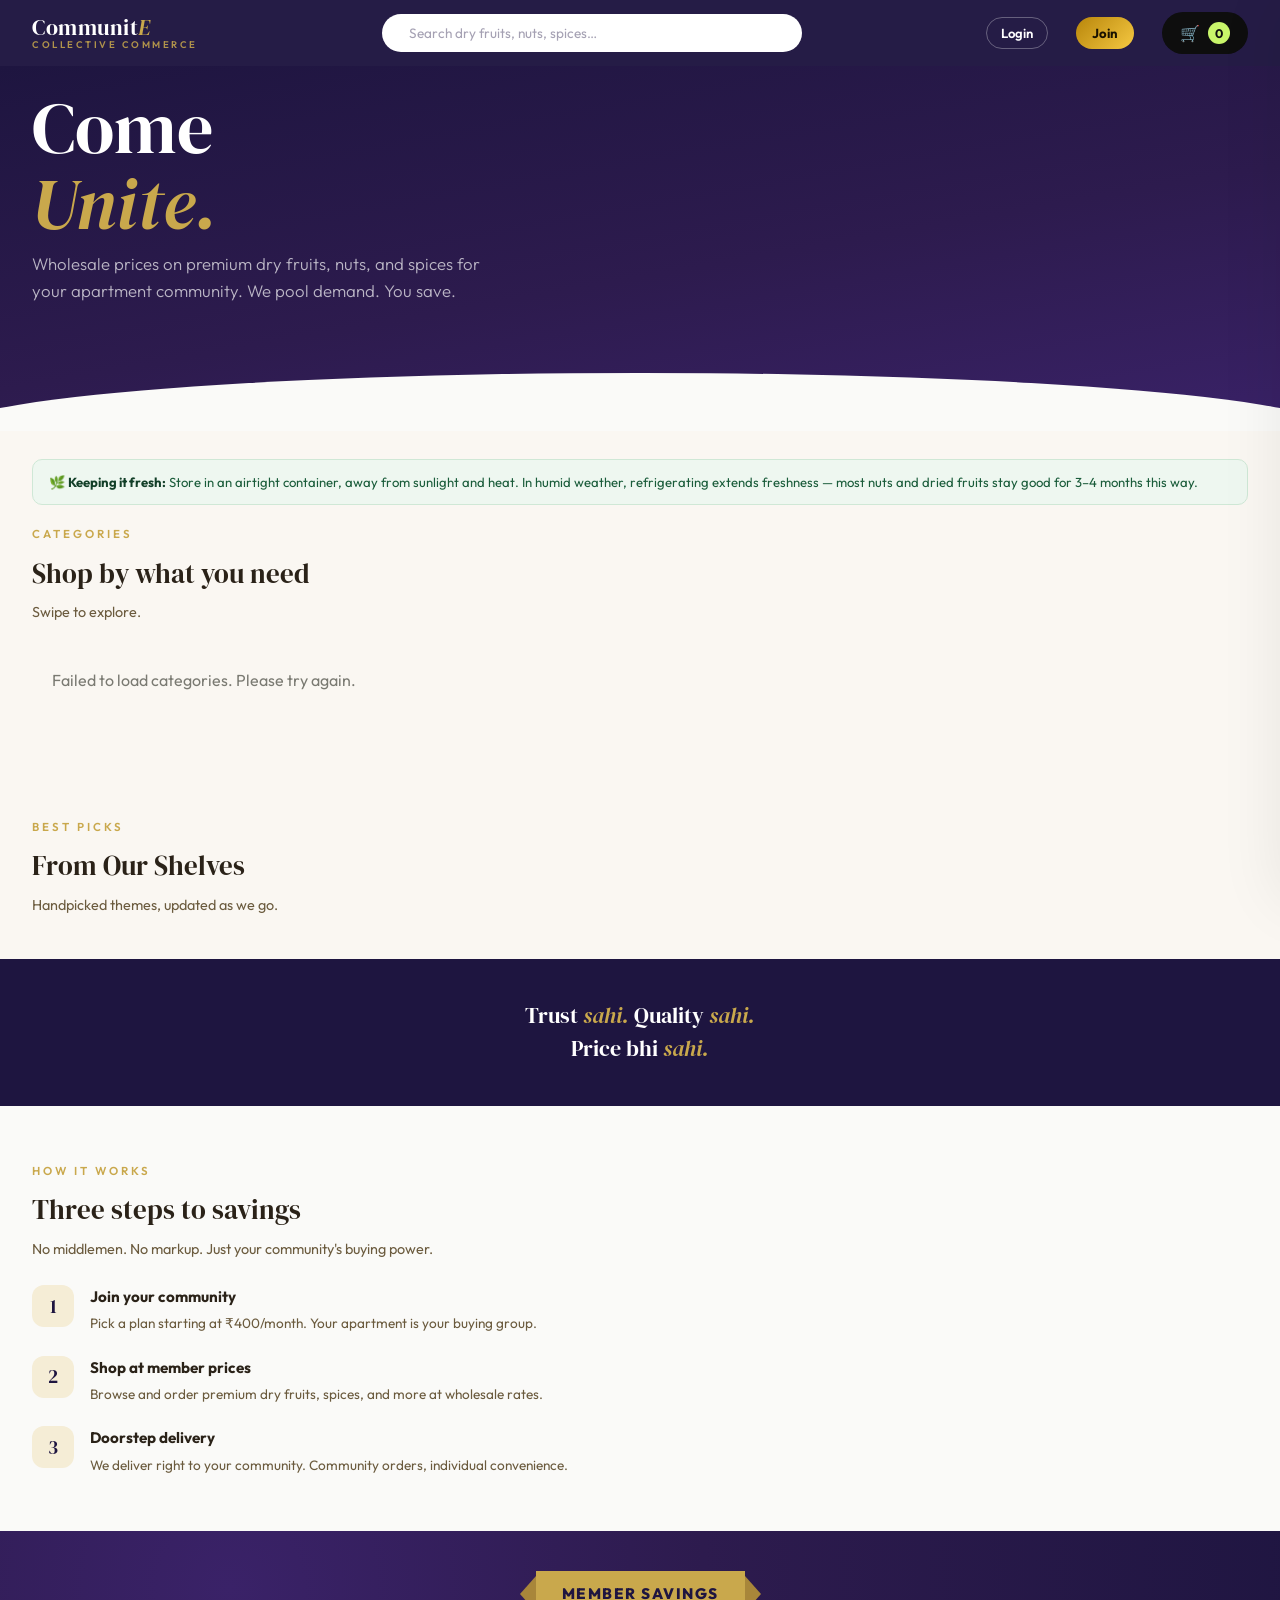
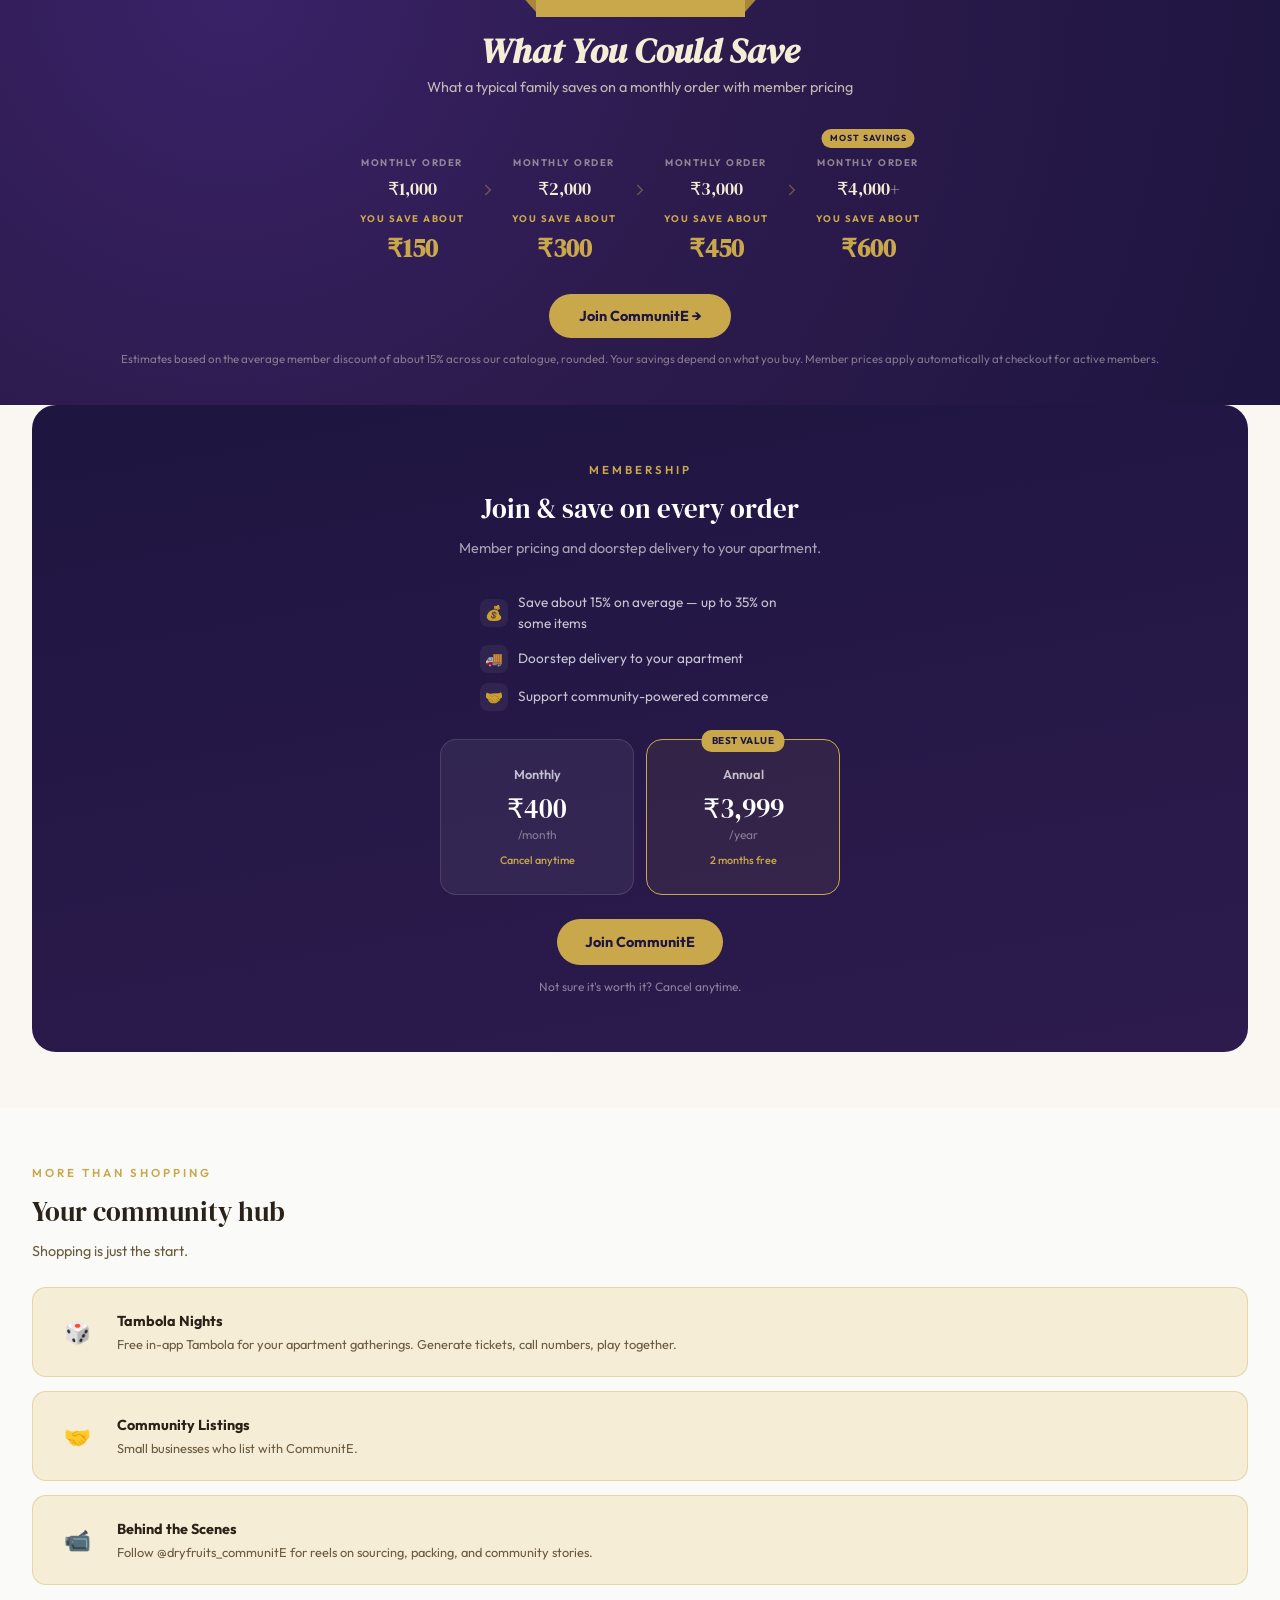
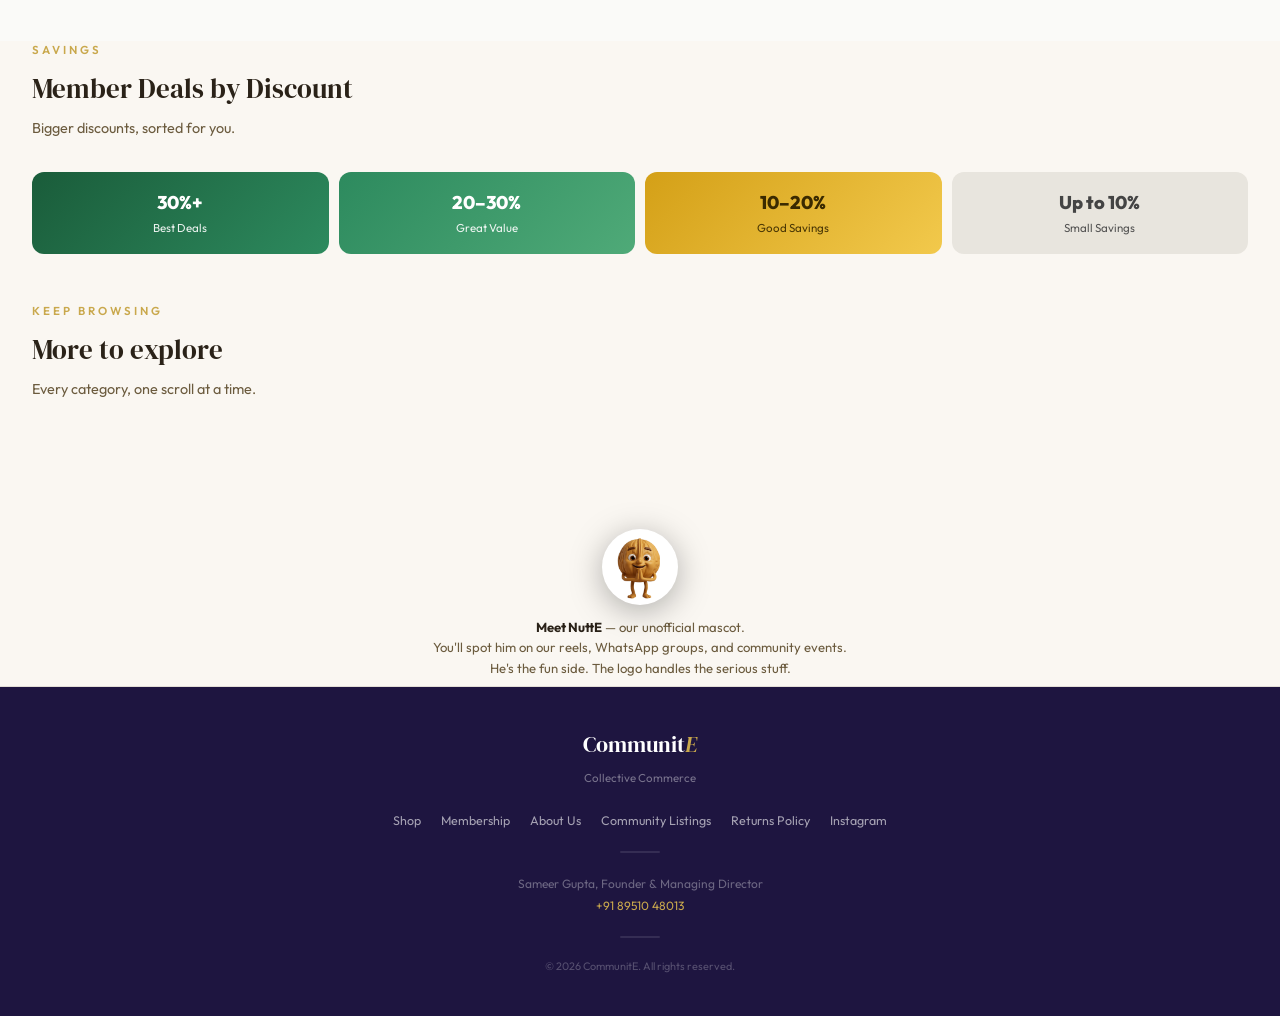
==== commit 8014173e: "Add files via upload" ====
--- a/index.html
+++ b/index.html
@@ -25,8 +25,8 @@
   <link href="https://fonts.googleapis.com/css2?family=Playfair+Display:wght@400;700;900&family=DM+Sans:wght@300;400;500;600&family=DM+Serif+Display:ital@0;1&family=Outfit:wght@300;400;500;600;700;800&display=swap" rel="stylesheet">
   <script src="https://kit.fontawesome.com/a2d9b1e3f6.js" crossorigin="anonymous"></script>
   <script src="https://sdk.cashfree.com/js/v3/cashfree.js"></script>
-  <link rel="stylesheet" href="style.css?v=85" />
-  <script src="app.js?v=85" defer></script>
+  <link rel="stylesheet" href="style.css?v=87" />
+  <script src="app.js?v=88" defer></script>
 </head>
 <body>
 
@@ -85,59 +85,7 @@
     </div>
   </section>
 
-  <!-- TRUST BAR — pulled from real About Us stats; floats up into the
-       hero's own bottom curve, so it has to stay directly after .hero
-       (its -28px top margin is tuned for that white cutout). -->
-  <div class="trust-bar">
-    <div class="trust-item"><div class="trust-number">450+</div><div class="trust-label">Members</div></div>
-    <div class="trust-item"><div class="trust-number">20+</div><div class="trust-label">Societies</div></div>
-    <div class="trust-item"><div class="trust-number">40%</div><div class="trust-label">Max Savings</div></div>
-  </div>
-
-  <!-- MEMBER-ONLY SAVINGS BANNER -->
-  <section class="spend-save-banner">
-    <div class="ssb-ribbon-row">
-      <div class="ssb-ribbon-tail ssb-ribbon-tail--left"></div>
-      <div class="ssb-ribbon-label">Member-Only Savings</div>
-      <div class="ssb-ribbon-tail ssb-ribbon-tail--right"></div>
-    </div>
-    <h2 class="ssb-title">Spend &amp; Save</h2>
-    <p class="ssb-subtitle">Exclusive pricing for CommunitE members — the more you stock up, the more you save</p>
-
-    <div class="ssb-tiers">
-      <div class="ssb-tier">
-        <span class="ssb-tier-spend-label">Spend</span>
-        <span class="ssb-tier-spend-val">₹999</span>
-        <span class="ssb-tier-save-label">Save</span>
-        <span class="ssb-tier-save-val">₹100</span>
-      </div>
-      <svg class="ssb-chevron" aria-hidden="true" width="18" height="18" viewBox="0 0 24 24" fill="none"><path d="M9 6l6 6-6 6" stroke="#c9a84c" stroke-width="2" stroke-linecap="round" stroke-linejoin="round"/></svg>
-      <div class="ssb-tier">
-        <span class="ssb-tier-spend-label">Spend</span>
-        <span class="ssb-tier-spend-val">₹1,999</span>
-        <span class="ssb-tier-save-label">Save</span>
-        <span class="ssb-tier-save-val">₹250</span>
-      </div>
-      <svg class="ssb-chevron" aria-hidden="true" width="18" height="18" viewBox="0 0 24 24" fill="none"><path d="M9 6l6 6-6 6" stroke="#c9a84c" stroke-width="2" stroke-linecap="round" stroke-linejoin="round"/></svg>
-      <div class="ssb-tier">
-        <span class="ssb-tier-spend-label">Spend</span>
-        <span class="ssb-tier-spend-val">₹2,999</span>
-        <span class="ssb-tier-save-label">Save</span>
-        <span class="ssb-tier-save-val">₹400</span>
-      </div>
-      <svg class="ssb-chevron" aria-hidden="true" width="18" height="18" viewBox="0 0 24 24" fill="none"><path d="M9 6l6 6-6 6" stroke="#c9a84c" stroke-width="2" stroke-linecap="round" stroke-linejoin="round"/></svg>
-      <div class="ssb-tier ssb-tier-best">
-        <div class="ssb-tier-best-badge">Best Value</div>
-        <span class="ssb-tier-spend-label">Spend</span>
-        <span class="ssb-tier-spend-val">₹3,999+</span>
-        <span class="ssb-tier-save-label">Save</span>
-        <span class="ssb-tier-save-val">₹600</span>
-      </div>
-    </div>
-
-    <button class="ssb-cta-btn" onclick="openMembershipModal()">Join CommunitE &rarr;</button>
-    <div class="ssb-fineprint">Exclusive to CommunitE members &middot; applied automatically at checkout</div>
-  </section>
+
 
   <!-- SHOP SECTION — Search + Categories + Subcategories + Products
        (moved up to sit right after the hero/banner, ahead of trust bar
@@ -259,17 +207,61 @@
     </div>
   </section>
 
+  <!-- MEMBER SAVINGS BANNER (typical savings - an illustration, not a separate discount) -->
+  <section class="spend-save-banner">
+    <div class="ssb-ribbon-row">
+      <div class="ssb-ribbon-tail ssb-ribbon-tail--left"></div>
+      <div class="ssb-ribbon-label">Member Savings</div>
+      <div class="ssb-ribbon-tail ssb-ribbon-tail--right"></div>
+    </div>
+    <h2 class="ssb-title">What You Could Save</h2>
+    <p class="ssb-subtitle">What a typical family saves on a monthly order with member pricing</p>
+
+    <div class="ssb-tiers">
+      <div class="ssb-tier">
+        <span class="ssb-tier-spend-label">Monthly order</span>
+        <span class="ssb-tier-spend-val">₹1,000</span>
+        <span class="ssb-tier-save-label">You save about</span>
+        <span class="ssb-tier-save-val">₹150</span>
+      </div>
+      <svg class="ssb-chevron" aria-hidden="true" width="18" height="18" viewBox="0 0 24 24" fill="none"><path d="M9 6l6 6-6 6" stroke="#c9a84c" stroke-width="2" stroke-linecap="round" stroke-linejoin="round"/></svg>
+      <div class="ssb-tier">
+        <span class="ssb-tier-spend-label">Monthly order</span>
+        <span class="ssb-tier-spend-val">₹2,000</span>
+        <span class="ssb-tier-save-label">You save about</span>
+        <span class="ssb-tier-save-val">₹300</span>
+      </div>
+      <svg class="ssb-chevron" aria-hidden="true" width="18" height="18" viewBox="0 0 24 24" fill="none"><path d="M9 6l6 6-6 6" stroke="#c9a84c" stroke-width="2" stroke-linecap="round" stroke-linejoin="round"/></svg>
+      <div class="ssb-tier">
+        <span class="ssb-tier-spend-label">Monthly order</span>
+        <span class="ssb-tier-spend-val">₹3,000</span>
+        <span class="ssb-tier-save-label">You save about</span>
+        <span class="ssb-tier-save-val">₹450</span>
+      </div>
+      <svg class="ssb-chevron" aria-hidden="true" width="18" height="18" viewBox="0 0 24 24" fill="none"><path d="M9 6l6 6-6 6" stroke="#c9a84c" stroke-width="2" stroke-linecap="round" stroke-linejoin="round"/></svg>
+      <div class="ssb-tier ssb-tier-best">
+        <div class="ssb-tier-best-badge">Most savings</div>
+        <span class="ssb-tier-spend-label">Monthly order</span>
+        <span class="ssb-tier-spend-val">₹4,000+</span>
+        <span class="ssb-tier-save-label">You save about</span>
+        <span class="ssb-tier-save-val">₹600</span>
+      </div>
+    </div>
+
+    <button class="ssb-cta-btn" onclick="openMembershipModal()">Join CommunitE &rarr;</button>
+    <div class="ssb-fineprint">Estimates based on the average member discount of about 15% across our catalogue, rounded. Your savings depend on what you buy. Member prices apply automatically at checkout for active members.</div>
+  </section>
+
   <!-- MEMBERSHIP -->
   <section style="padding-bottom:0">
     <div class="membership-section">
       <div class="section-eyebrow">Membership</div>
       <div class="section-title" style="color:#fff">Join &amp; save on every order</div>
-      <p class="section-desc" style="color:rgba(255,255,255,0.6); margin:0 auto 32px;">Exclusive pricing, priority delivery, and early access to new products.</p>
+      <p class="section-desc" style="color:rgba(255,255,255,0.6); margin:0 auto 32px;">Member pricing and doorstep delivery to your apartment.</p>
 
       <div class="membership-perks">
-        <div class="perk"><span class="perk-icon">💰</span> Up to 40% off retail on all products</div>
-        <div class="perk"><span class="perk-icon">🚚</span> Priority delivery to your apartment</div>
-        <div class="perk"><span class="perk-icon">🆕</span> Early access to seasonal arrivals</div>
+        <div class="perk"><span class="perk-icon">💰</span> Save about 15% on average — up to 35% on some items</div>
+        <div class="perk"><span class="perk-icon">🚚</span> Doorstep delivery to your apartment</div>
         <div class="perk"><span class="perk-icon">🤝</span> Support community-powered commerce</div>
       </div>
 
@@ -331,20 +323,20 @@
       <p class="section-desc">Bigger discounts, sorted for you.</p>
     </div>
     <div class="discount-tiles-row">
-      <div class="discount-tile dt--high" onclick="filterByDiscountTier(40, 9999, 'More than 40% Off')">
-        <p class="dt-percent">40%+</p>
+      <div class="discount-tile dt--high" onclick="filterByDiscountTier(30, 9999, '30% Off or more')">
+        <p class="dt-percent">30%+</p>
         <p class="dt-label">Best Deals</p>
       </div>
-      <div class="discount-tile dt--mid-high" onclick="filterByDiscountTier(20, 40, '20–40% Off')">
-        <p class="dt-percent">20–40%</p>
+      <div class="discount-tile dt--mid-high" onclick="filterByDiscountTier(20, 30, '20–30% Off')">
+        <p class="dt-percent">20–30%</p>
         <p class="dt-label">Great Value</p>
       </div>
-      <div class="discount-tile dt--mid" onclick="filterByDiscountTier(5, 20, '5–20% Off')">
-        <p class="dt-percent">5–20%</p>
+      <div class="discount-tile dt--mid" onclick="filterByDiscountTier(10, 20, '10–20% Off')">
+        <p class="dt-percent">10–20%</p>
         <p class="dt-label">Good Savings</p>
       </div>
-      <div class="discount-tile dt--low" onclick="filterByDiscountTier(0.01, 5, 'Up to 5% Off')">
-        <p class="dt-percent">Up to 5%</p>
+      <div class="discount-tile dt--low" onclick="filterByDiscountTier(0.01, 10, 'Up to 10% Off')">
+        <p class="dt-percent">Up to 10%</p>
         <p class="dt-label">Small Savings</p>
       </div>
     </div>
@@ -526,11 +518,6 @@
           <h3 class="about-brand">CommunitE</h3>
           <p class="about-tagline">"Come Unite" — Collective commerce that brings your community wholesale prices, without the wholesale hassle.</p>
         </div>
-        <div class="about-stats">
-          <div class="about-stat"><span class="about-stat-num">450+</span><span class="about-stat-label">Members</span></div>
-          <div class="about-stat"><span class="about-stat-num">20+</span><span class="about-stat-label">Societies</span></div>
-          <div class="about-stat"><span class="about-stat-num">Upto 40%</span><span class="about-stat-label">Off Retail Prices</span></div>
-        </div>
         <div class="about-cards">
           <div class="about-card about-card--mission">
             <div class="about-card-icon"><i class="fas fa-bullseye"></i></div>
@@ -604,9 +591,9 @@
           <div class="member-benefits">
             <h3 class="member-benefits-title">Why join CommunitE Membership?</h3>
             <div class="member-benefit-list">
-              <div class="member-benefit"><i class="fas fa-tag"></i><span>Exclusive member pricing on all products</span></div>
+              <div class="member-benefit"><i class="fas fa-tag"></i><span>Member pricing on all products</span></div>
               <div class="member-benefit"><i class="fas fa-users"></i><span>Be part of collective commerce — save more as a community</span></div>
-              <div class="member-benefit"><i class="fas fa-bolt"></i><span>Priority delivery &amp; early access to new products</span></div>
+              <div class="member-benefit"><i class="fas fa-bolt"></i><span>Doorstep delivery to your apartment</span></div>
               <div class="member-benefit"><i class="fas fa-heart"></i><span>Trust sahi. Quality sahi. Price bhi sahi.</span></div>
             </div>
           </div>
@@ -679,7 +666,7 @@
               <div class="mac-row"><span>Plan</span><strong id="memberActivePlan"></strong></div>
               <div class="mac-row"><span>Valid until</span><strong id="memberActiveExpiry"></strong></div>
             </div>
-            <p class="mac-note">You're enjoying exclusive member pricing on all products 🎉</p>
+            <p class="mac-note">You're enjoying member pricing on all products 🎉</p>
           </div>
           <div class="cancel-area">
             <button type="button" id="cancelRenewalLink" class="cancel-link" onclick="toggleCancelRequest()">Cancel auto-renewal</button>
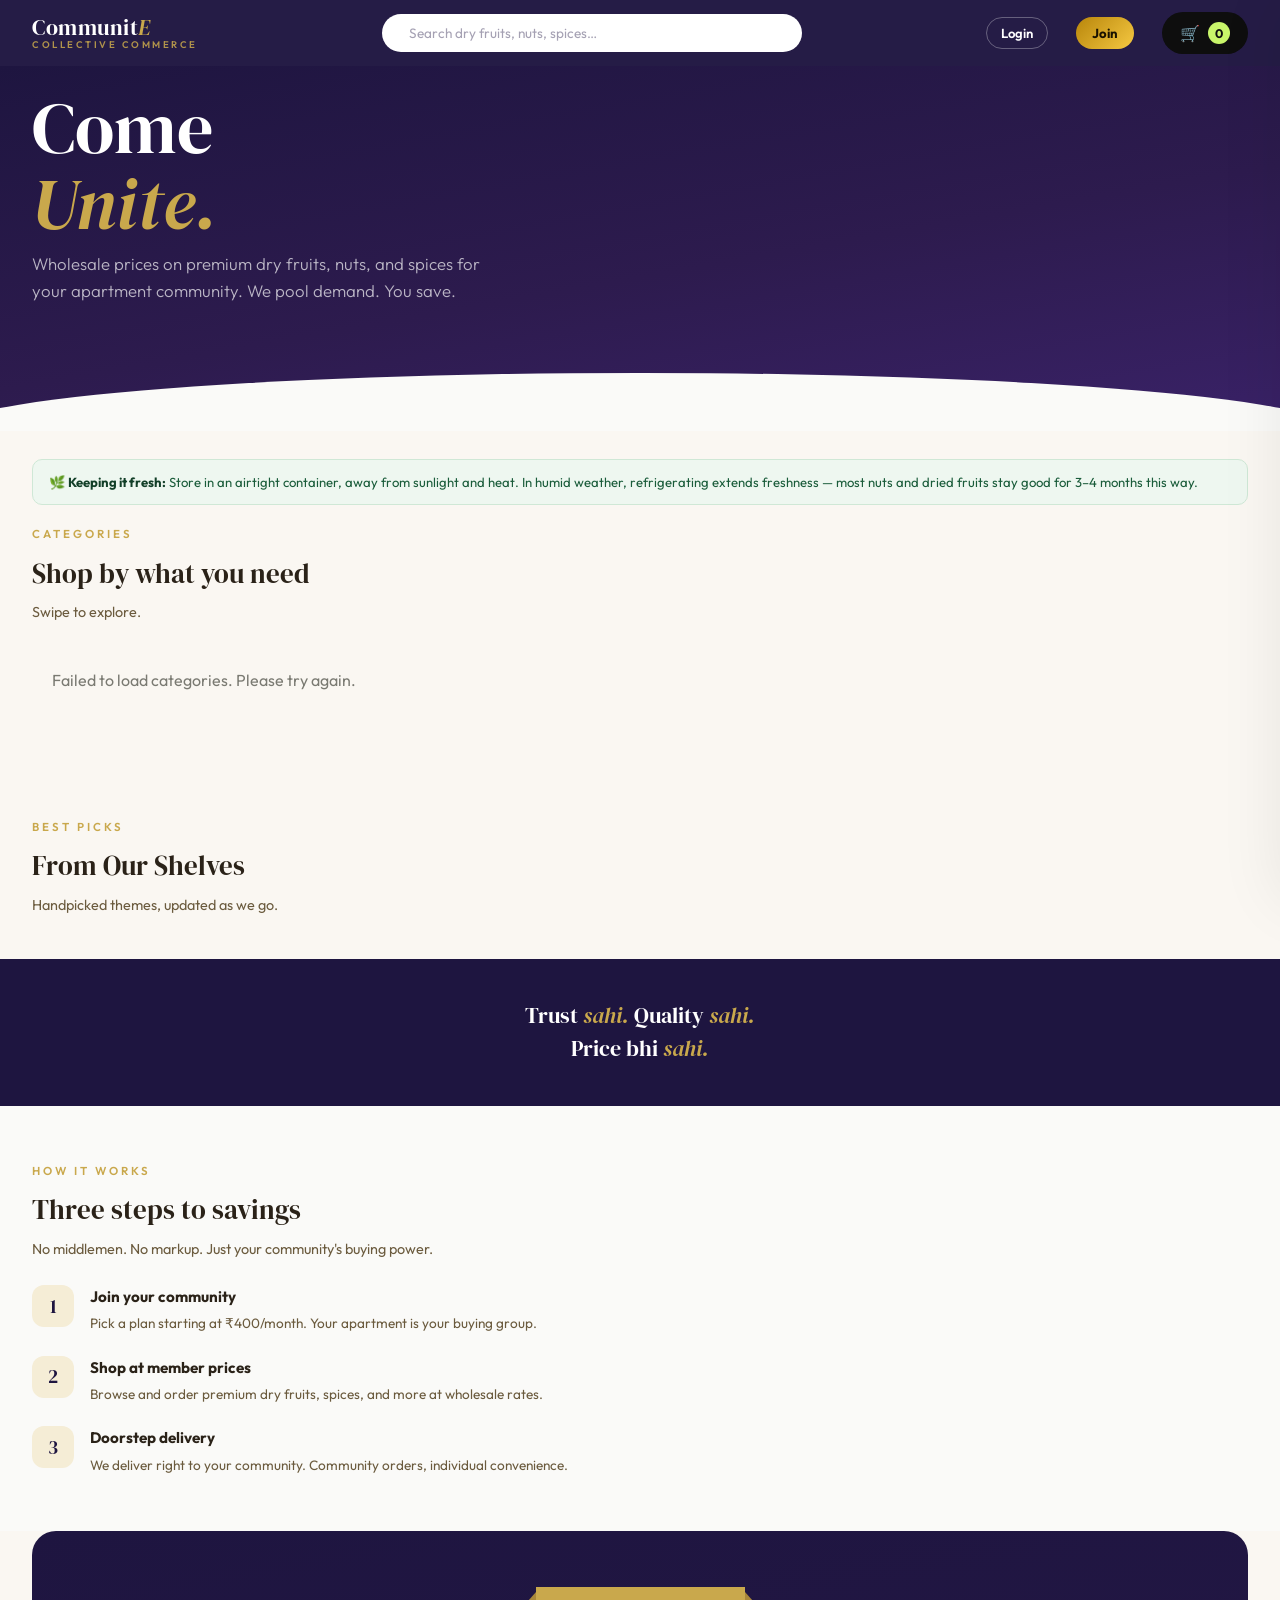
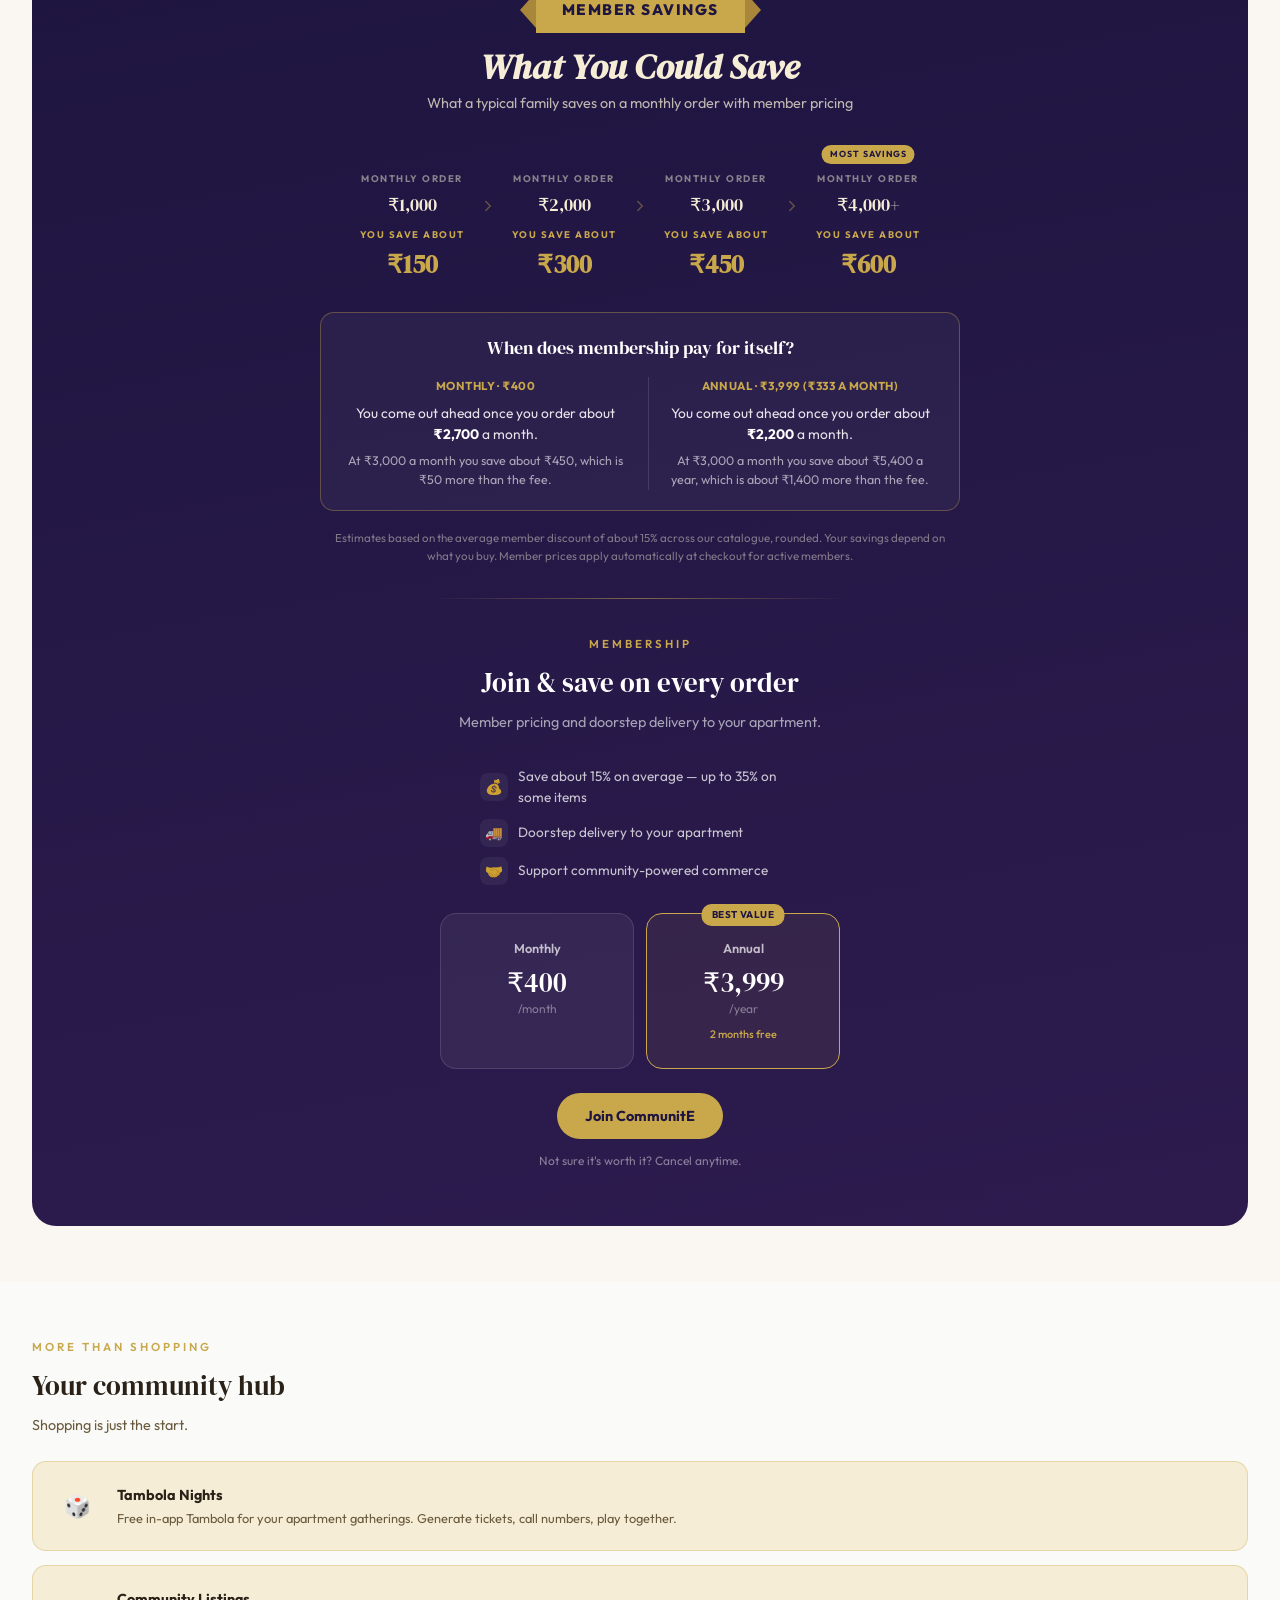
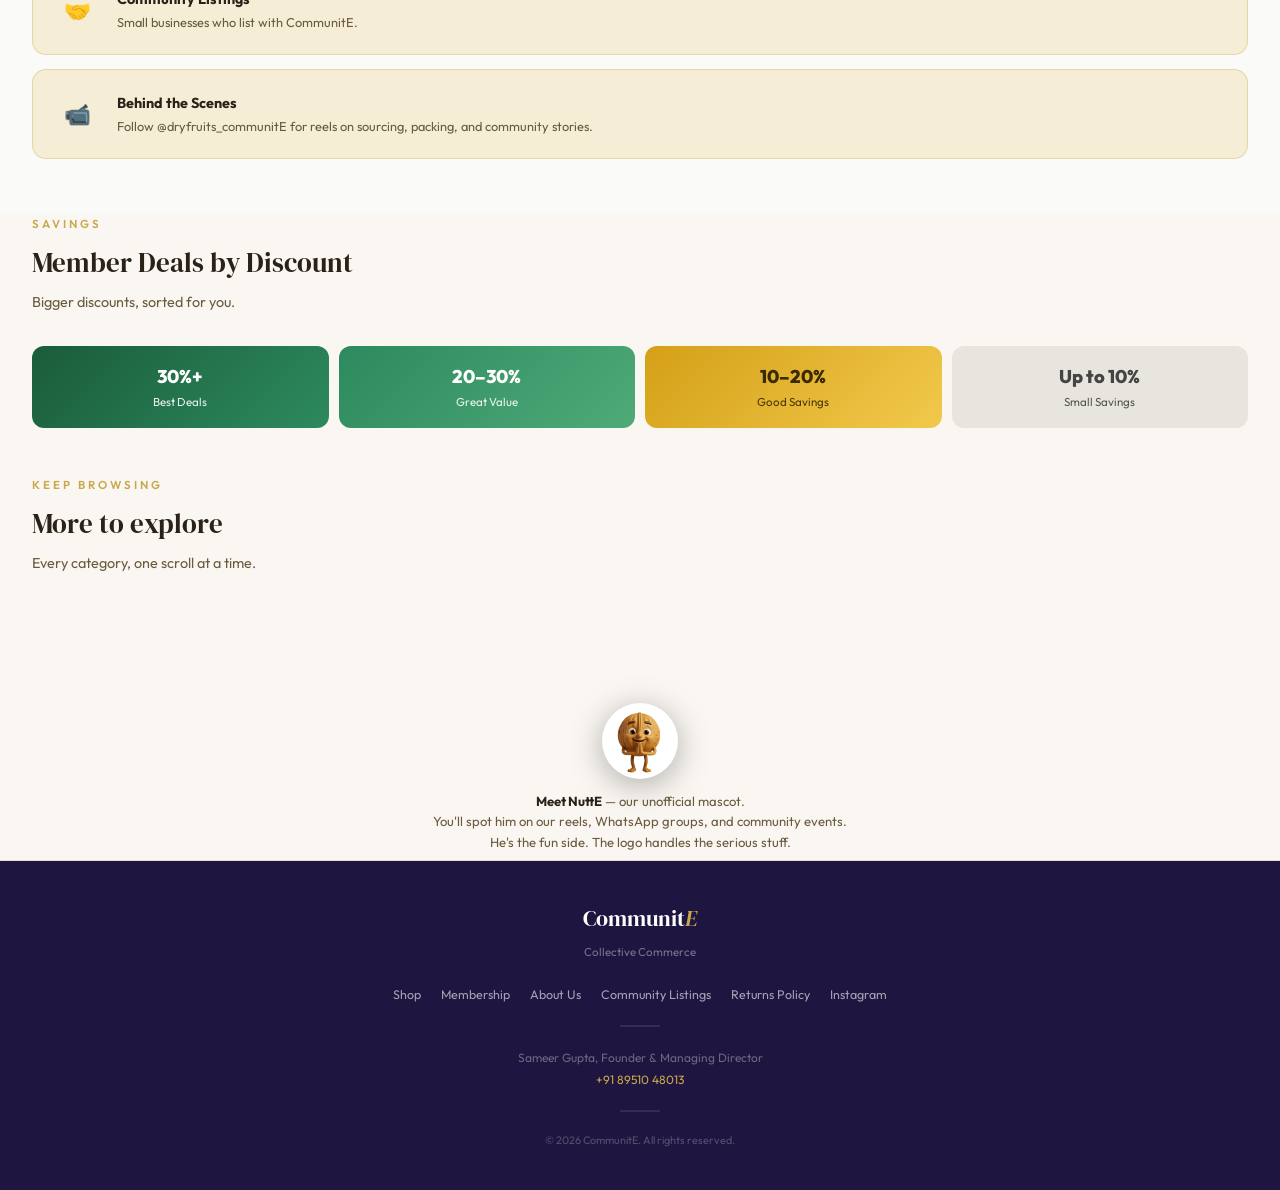
==== commit d4c3a00e: "Add files via upload" ====
--- a/index.html
+++ b/index.html
@@ -25,7 +25,7 @@
   <link href="https://fonts.googleapis.com/css2?family=Playfair+Display:wght@400;700;900&family=DM+Sans:wght@300;400;500;600&family=DM+Serif+Display:ital@0;1&family=Outfit:wght@300;400;500;600;700;800&display=swap" rel="stylesheet">
   <script src="https://kit.fontawesome.com/a2d9b1e3f6.js" crossorigin="anonymous"></script>
   <script src="https://sdk.cashfree.com/js/v3/cashfree.js"></script>
-  <link rel="stylesheet" href="style.css?v=87" />
+  <link rel="stylesheet" href="style.css?v=89" />
   <script src="app.js?v=88" defer></script>
 </head>
 <body>
@@ -207,54 +207,68 @@
     </div>
   </section>
 
-  <!-- MEMBER SAVINGS BANNER (typical savings - an illustration, not a separate discount) -->
-  <section class="spend-save-banner">
-    <div class="ssb-ribbon-row">
-      <div class="ssb-ribbon-tail ssb-ribbon-tail--left"></div>
-      <div class="ssb-ribbon-label">Member Savings</div>
-      <div class="ssb-ribbon-tail ssb-ribbon-tail--right"></div>
-    </div>
-    <h2 class="ssb-title">What You Could Save</h2>
-    <p class="ssb-subtitle">What a typical family saves on a monthly order with member pricing</p>
-
-    <div class="ssb-tiers">
-      <div class="ssb-tier">
-        <span class="ssb-tier-spend-label">Monthly order</span>
-        <span class="ssb-tier-spend-val">₹1,000</span>
-        <span class="ssb-tier-save-label">You save about</span>
-        <span class="ssb-tier-save-val">₹150</span>
-      </div>
-      <svg class="ssb-chevron" aria-hidden="true" width="18" height="18" viewBox="0 0 24 24" fill="none"><path d="M9 6l6 6-6 6" stroke="#c9a84c" stroke-width="2" stroke-linecap="round" stroke-linejoin="round"/></svg>
-      <div class="ssb-tier">
-        <span class="ssb-tier-spend-label">Monthly order</span>
-        <span class="ssb-tier-spend-val">₹2,000</span>
-        <span class="ssb-tier-save-label">You save about</span>
-        <span class="ssb-tier-save-val">₹300</span>
-      </div>
-      <svg class="ssb-chevron" aria-hidden="true" width="18" height="18" viewBox="0 0 24 24" fill="none"><path d="M9 6l6 6-6 6" stroke="#c9a84c" stroke-width="2" stroke-linecap="round" stroke-linejoin="round"/></svg>
-      <div class="ssb-tier">
-        <span class="ssb-tier-spend-label">Monthly order</span>
-        <span class="ssb-tier-spend-val">₹3,000</span>
-        <span class="ssb-tier-save-label">You save about</span>
-        <span class="ssb-tier-save-val">₹450</span>
-      </div>
-      <svg class="ssb-chevron" aria-hidden="true" width="18" height="18" viewBox="0 0 24 24" fill="none"><path d="M9 6l6 6-6 6" stroke="#c9a84c" stroke-width="2" stroke-linecap="round" stroke-linejoin="round"/></svg>
-      <div class="ssb-tier ssb-tier-best">
-        <div class="ssb-tier-best-badge">Most savings</div>
-        <span class="ssb-tier-spend-label">Monthly order</span>
-        <span class="ssb-tier-spend-val">₹4,000+</span>
-        <span class="ssb-tier-save-label">You save about</span>
-        <span class="ssb-tier-save-val">₹600</span>
-      </div>
-    </div>
-
-    <button class="ssb-cta-btn" onclick="openMembershipModal()">Join CommunitE &rarr;</button>
-    <div class="ssb-fineprint">Estimates based on the average member discount of about 15% across our catalogue, rounded. Your savings depend on what you buy. Member prices apply automatically at checkout for active members.</div>
-  </section>
 
   <!-- MEMBERSHIP -->
   <section style="padding-bottom:0">
     <div class="membership-section">
+    <!-- Typical member savings (an illustration, not a separate discount) - lives inside the membership card -->
+    <div class="spend-save-banner ssb-inline">
+      <div class="ssb-ribbon-row">
+        <div class="ssb-ribbon-tail ssb-ribbon-tail--left"></div>
+        <div class="ssb-ribbon-label">Member Savings</div>
+        <div class="ssb-ribbon-tail ssb-ribbon-tail--right"></div>
+      </div>
+      <h2 class="ssb-title">What You Could Save</h2>
+      <p class="ssb-subtitle">What a typical family saves on a monthly order with member pricing</p>
+
+      <div class="ssb-tiers">
+        <div class="ssb-tier">
+          <span class="ssb-tier-spend-label">Monthly order</span>
+          <span class="ssb-tier-spend-val">₹1,000</span>
+          <span class="ssb-tier-save-label">You save about</span>
+          <span class="ssb-tier-save-val">₹150</span>
+        </div>
+        <svg class="ssb-chevron" aria-hidden="true" width="18" height="18" viewBox="0 0 24 24" fill="none"><path d="M9 6l6 6-6 6" stroke="#c9a84c" stroke-width="2" stroke-linecap="round" stroke-linejoin="round"/></svg>
+        <div class="ssb-tier">
+          <span class="ssb-tier-spend-label">Monthly order</span>
+          <span class="ssb-tier-spend-val">₹2,000</span>
+          <span class="ssb-tier-save-label">You save about</span>
+          <span class="ssb-tier-save-val">₹300</span>
+        </div>
+        <svg class="ssb-chevron" aria-hidden="true" width="18" height="18" viewBox="0 0 24 24" fill="none"><path d="M9 6l6 6-6 6" stroke="#c9a84c" stroke-width="2" stroke-linecap="round" stroke-linejoin="round"/></svg>
+        <div class="ssb-tier">
+          <span class="ssb-tier-spend-label">Monthly order</span>
+          <span class="ssb-tier-spend-val">₹3,000</span>
+          <span class="ssb-tier-save-label">You save about</span>
+          <span class="ssb-tier-save-val">₹450</span>
+        </div>
+        <svg class="ssb-chevron" aria-hidden="true" width="18" height="18" viewBox="0 0 24 24" fill="none"><path d="M9 6l6 6-6 6" stroke="#c9a84c" stroke-width="2" stroke-linecap="round" stroke-linejoin="round"/></svg>
+        <div class="ssb-tier ssb-tier-best">
+          <div class="ssb-tier-best-badge">Most savings</div>
+          <span class="ssb-tier-spend-label">Monthly order</span>
+          <span class="ssb-tier-spend-val">₹4,000+</span>
+          <span class="ssb-tier-save-label">You save about</span>
+          <span class="ssb-tier-save-val">₹600</span>
+        </div>
+      </div>
+      <div class="ms-math">
+        <div class="ms-math-title">When does membership pay for itself?</div>
+        <div class="ms-math-cols">
+          <div class="ms-math-col">
+            <div class="ms-math-plan">Monthly · ₹400</div>
+            <div class="ms-math-line">You come out ahead once you order about <strong>₹2,700</strong> a month.</div>
+            <div class="ms-math-eg">At ₹3,000 a month you save about ₹450, which is ₹50 more than the fee.</div>
+          </div>
+          <div class="ms-math-col">
+            <div class="ms-math-plan">Annual · ₹3,999 (₹333 a month)</div>
+            <div class="ms-math-line">You come out ahead once you order about <strong>₹2,200</strong> a month.</div>
+            <div class="ms-math-eg">At ₹3,000 a month you save about ₹5,400 a year, which is about ₹1,400 more than the fee.</div>
+          </div>
+        </div>
+      </div>
+      <div class="ssb-fineprint">Estimates based on the average member discount of about 15% across our catalogue, rounded. Your savings depend on what you buy. Member prices apply automatically at checkout for active members.</div>
+    </div>
+      <div class="ms-divider"></div>
       <div class="section-eyebrow">Membership</div>
       <div class="section-title" style="color:#fff">Join &amp; save on every order</div>
       <p class="section-desc" style="color:rgba(255,255,255,0.6); margin:0 auto 32px;">Member pricing and doorstep delivery to your apartment.</p>
@@ -270,7 +284,6 @@
           <div class="ms-plan-name">Monthly</div>
           <div class="ms-plan-price">₹400</div>
           <div class="ms-plan-period">/month</div>
-          <div class="ms-plan-note">Cancel anytime</div>
         </div>
         <div class="ms-plan-card featured">
           <div class="ms-plan-badge">Best Value</div>
--- a/style.css
+++ b/style.css
@@ -3149,3 +3149,32 @@
 .cancel-msg.err { color: #b3261e; }
 .cancel-estimate { background: #f6f1e4; border: 1px solid #e4d8b4; border-radius: 10px; padding: 10px 12px; font-size: 0.84rem; text-align: left; line-height: 1.5; margin: 8px 0; }
 .cancel-estimate strong { color: var(--black); }
+
+
+/* Savings block now sits INSIDE the membership card: one background, one set of corners */
+.membership-section .spend-save-banner.ssb-inline {
+  background: none;
+  padding: 0;
+  overflow: visible;
+}
+.ms-divider {
+  height: 1px; max-width: 420px; margin: 32px auto 36px;
+  background: linear-gradient(90deg, transparent, rgba(201,168,76,0.55), transparent);
+}
+.membership-section .ssb-fineprint { max-width: 620px; margin: 18px auto 0; }
+.ms-plan-badge { white-space: nowrap; }
+
+/* Break-even math box (inside membership card) */
+.ms-math { max-width: 640px; margin: 28px auto 0; padding: 20px 18px; border: 1px solid rgba(201,168,76,0.35); border-radius: 14px; background: rgba(255,255,255,0.04); text-align: center; }
+.ms-math-title { font-family: 'DM Serif Display', serif; font-size: 1.15rem; color: #fff; margin-bottom: 14px; }
+.ms-math-cols { display: grid; grid-template-columns: 1fr 1fr; gap: 16px; }
+.ms-math-col { text-align: center; padding: 0 6px; }
+.ms-math-col + .ms-math-col { border-left: 1px solid rgba(255,255,255,0.12); padding-left: 16px; }
+.ms-math-plan { font-size: 0.72rem; font-weight: 700; letter-spacing: 0.04em; text-transform: uppercase; color: #c9a84c; margin-bottom: 8px; }
+.ms-math-line { font-size: 0.86rem; color: rgba(255,255,255,0.88); line-height: 1.5; }
+.ms-math-line strong { color: #fff; }
+.ms-math-eg { font-size: 0.78rem; color: rgba(255,255,255,0.6); line-height: 1.5; margin-top: 8px; }
+@media (max-width: 600px) {
+  .ms-math-cols { grid-template-columns: 1fr; gap: 14px; }
+  .ms-math-col + .ms-math-col { border-left: none; padding-left: 6px; border-top: 1px solid rgba(255,255,255,0.12); padding-top: 14px; }
+}
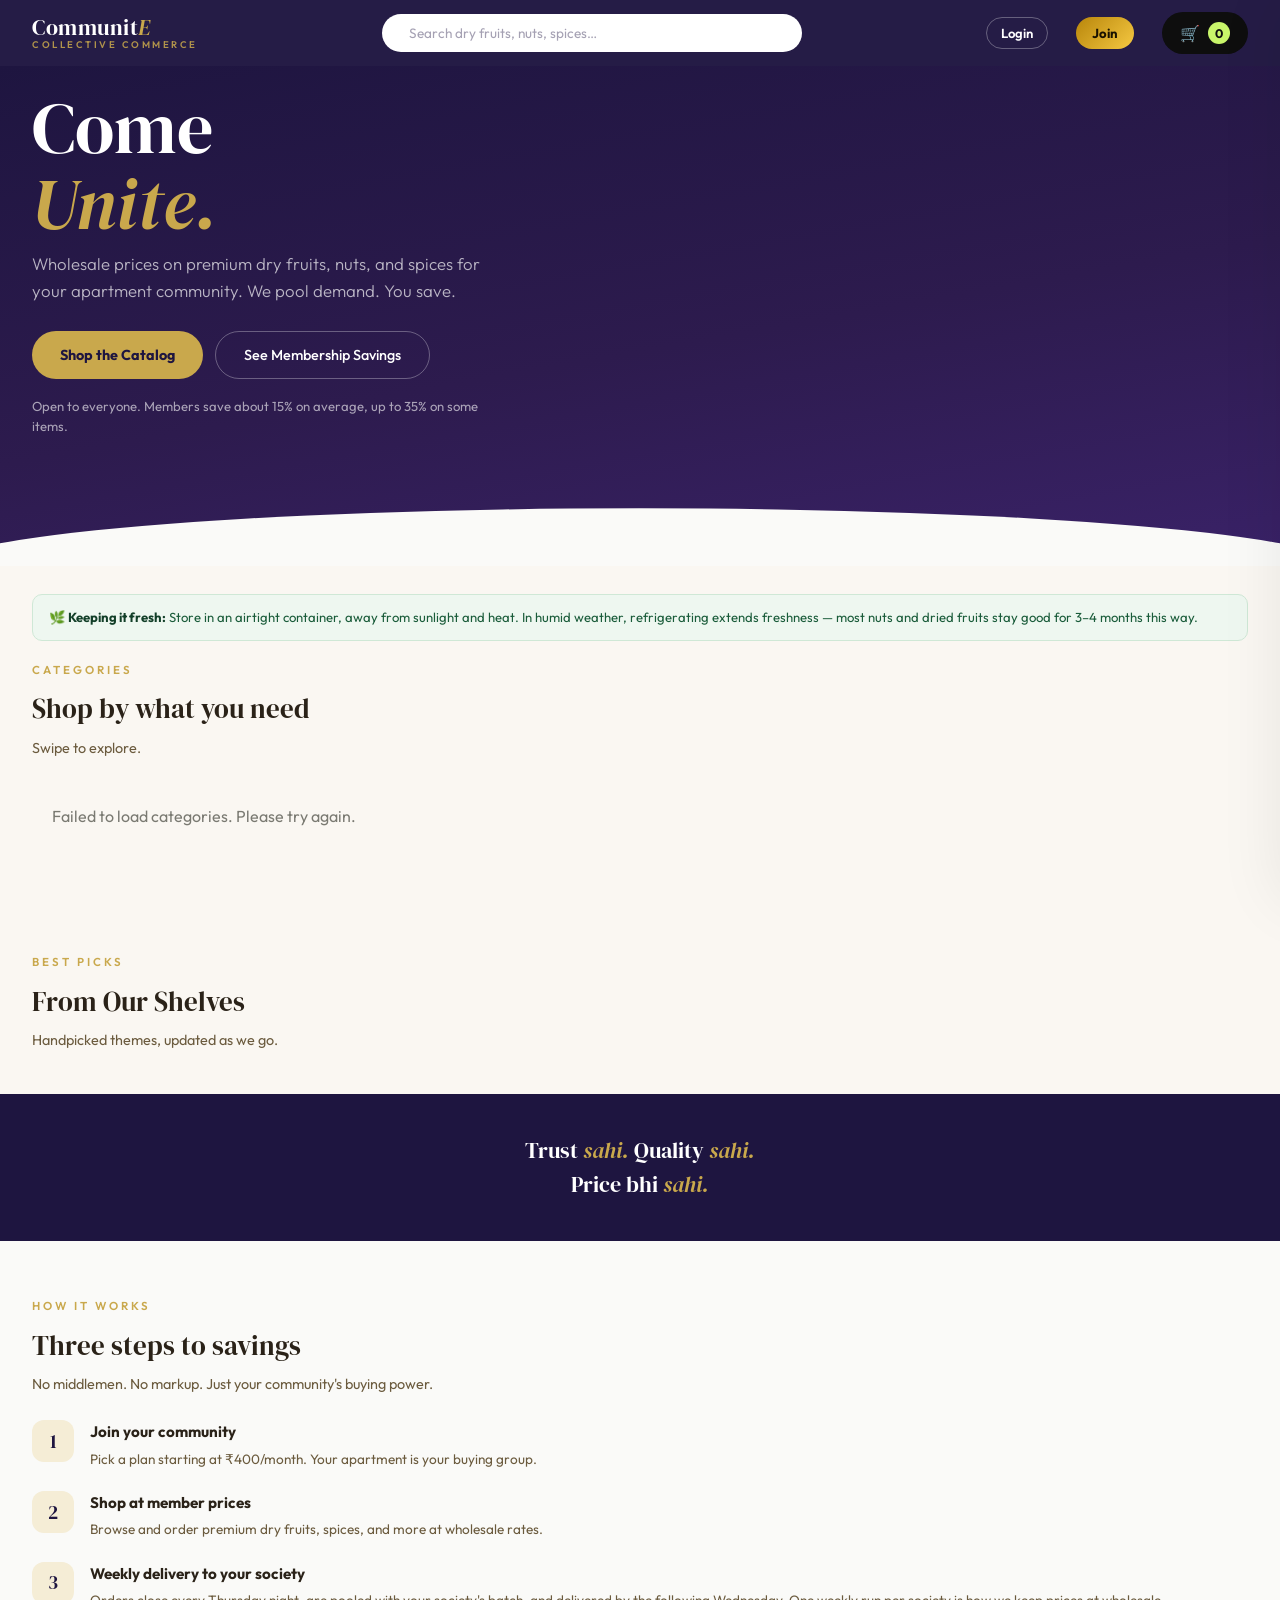
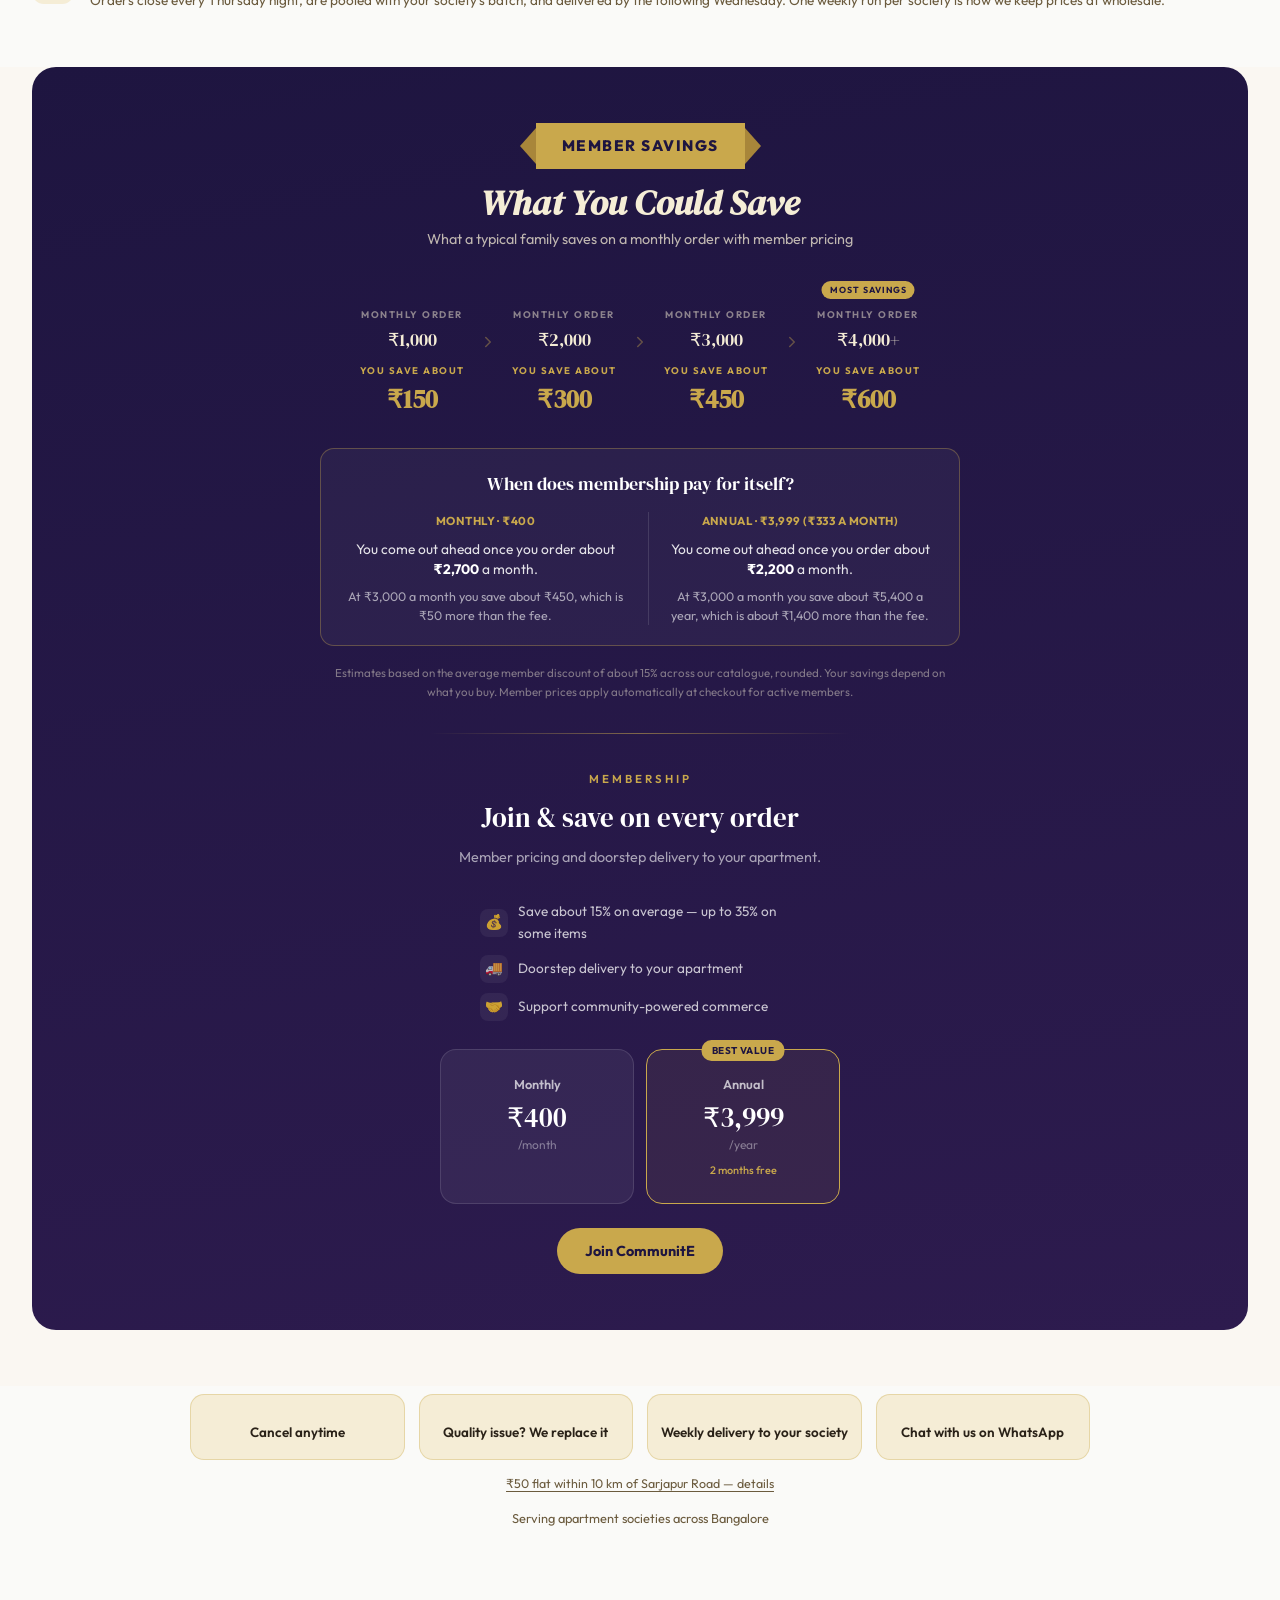
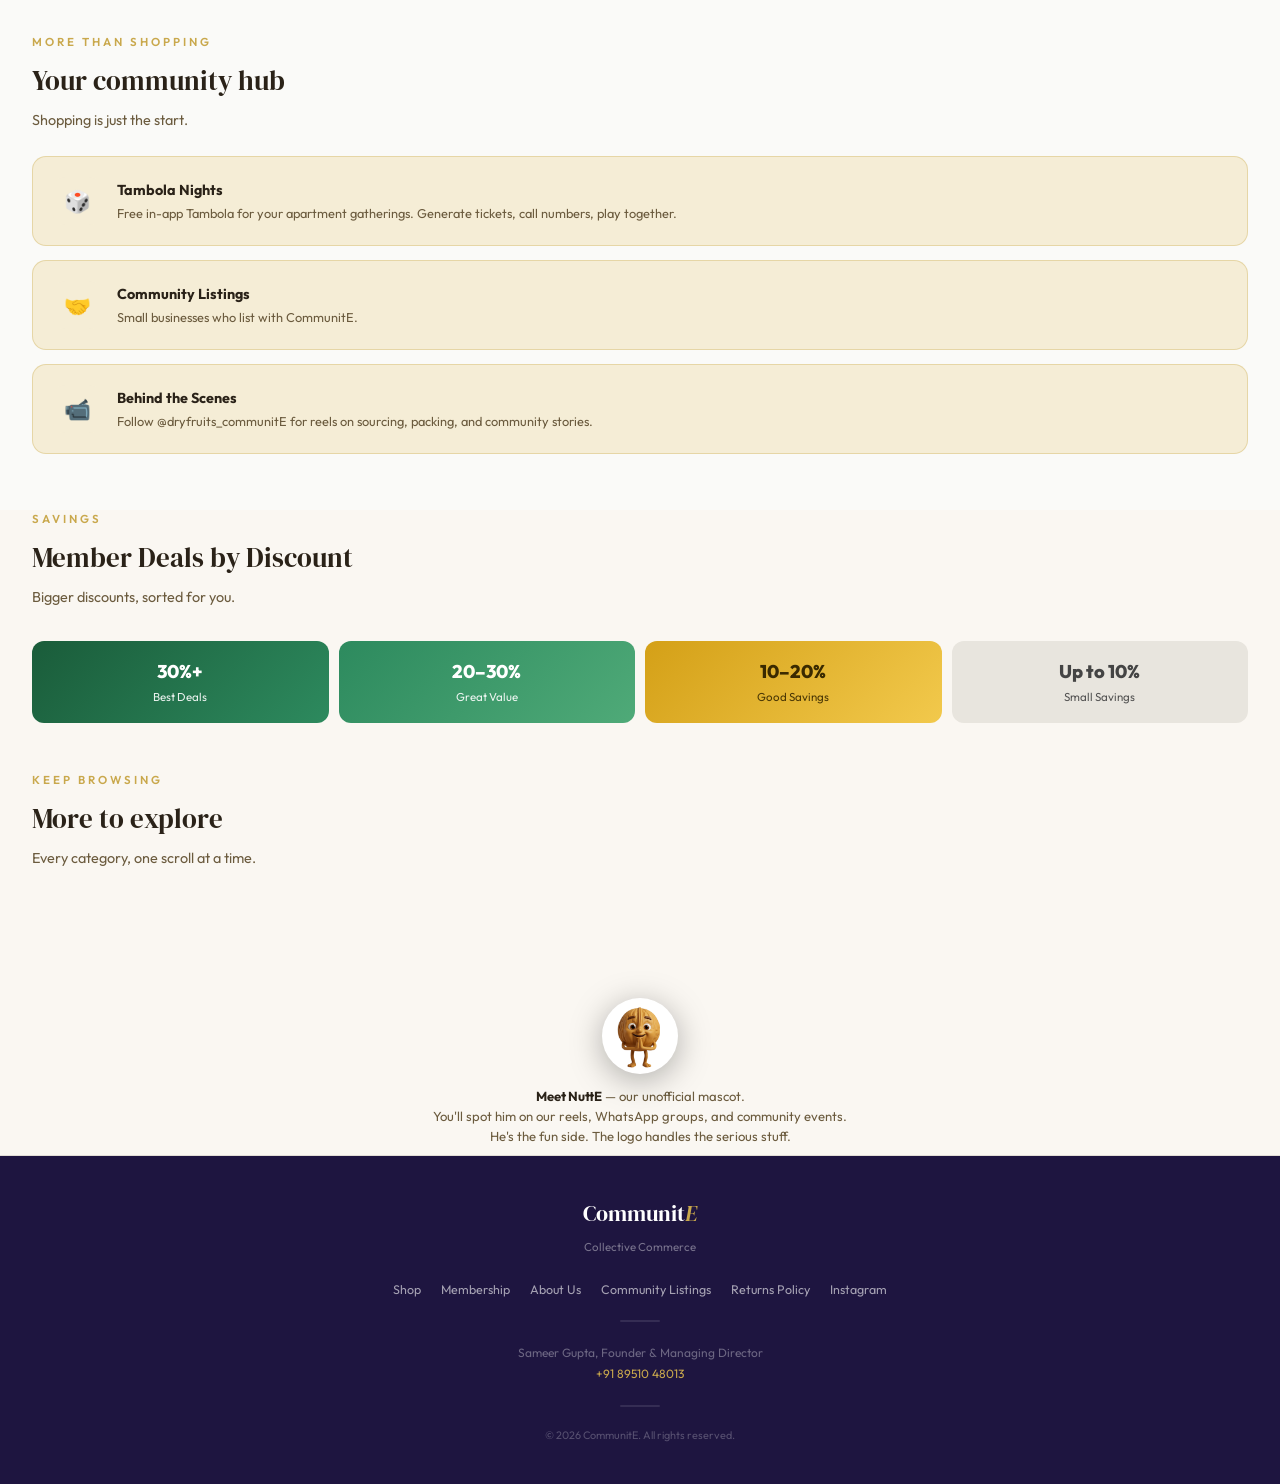
==== commit 164a53de: "Add files via upload" ====
--- a/index.html
+++ b/index.html
@@ -25,8 +25,8 @@
   <link href="https://fonts.googleapis.com/css2?family=Playfair+Display:wght@400;700;900&family=DM+Sans:wght@300;400;500;600&family=DM+Serif+Display:ital@0;1&family=Outfit:wght@300;400;500;600;700;800&display=swap" rel="stylesheet">
   <script src="https://kit.fontawesome.com/a2d9b1e3f6.js" crossorigin="anonymous"></script>
   <script src="https://sdk.cashfree.com/js/v3/cashfree.js"></script>
-  <link rel="stylesheet" href="style.css?v=89" />
-  <script src="app.js?v=88" defer></script>
+  <link rel="stylesheet" href="style.css?v=90" />
+  <script src="app.js?v=89" defer></script>
 </head>
 <body>
 
@@ -74,6 +74,11 @@
         <span class="hero-title-unite">Unite.</span>
       </h1>
       <p class="hero-subtitle">Wholesale prices on premium dry fruits, nuts, and spices for your apartment community. We pool demand. You save.</p>
+      <div class="hero-cta-row">
+        <button type="button" class="btn-gold" onclick="scrollToSection('shopSection')">Shop the Catalog</button>
+        <button type="button" class="btn-outline" onclick="scrollToSection('membershipCard')">See Membership Savings</button>
+      </div>
+      <p class="hero-open-line">Open to everyone. Members save about 15% on average, up to 35% on some items.</p>
     </div>
 
     <!-- Best-seller image marquee — full-width strip below the hero text,
@@ -92,6 +97,8 @@
        and theme cards, per request) -->
   <section id="shopSection" class="shop-section">
 
+    <div class="batch-notice batch-notice--shop" data-batch-notice style="display:none"></div>
+
     <div class="storage-tip-banner">
       🌿 <strong>Keeping it fresh:</strong> Store in an airtight container, away from sunlight and heat. In humid weather, refrigerating extends freshness — most nuts and dried fruits stay good for 3–4 months this way.
     </div>
@@ -178,7 +185,7 @@
   </div>
 
   <!-- HOW IT WORKS -->
-  <section class="how-section">
+  <section id="howSection" class="how-section">
     <div class="section-eyebrow">How It Works</div>
     <div class="section-title">Three steps to savings</div>
     <p class="section-desc">No middlemen. No markup. Just your community's buying power.</p>
@@ -200,8 +207,8 @@
       <div class="step">
         <div class="step-num">3</div>
         <div class="step-content">
-          <h3>Doorstep delivery</h3>
-          <p>We deliver right to your community. Community orders, individual convenience.</p>
+          <h3>Weekly delivery to your society</h3>
+          <p>Orders close every Thursday night, are pooled with your society's batch, and delivered by the following Wednesday. One weekly run per society is how we keep prices at wholesale.</p>
         </div>
       </div>
     </div>
@@ -210,7 +217,7 @@
 
   <!-- MEMBERSHIP -->
   <section style="padding-bottom:0">
-    <div class="membership-section">
+    <div id="membershipCard" class="membership-section">
     <!-- Typical member savings (an illustration, not a separate discount) - lives inside the membership card -->
     <div class="spend-save-banner ssb-inline">
       <div class="ssb-ribbon-row">
@@ -294,8 +301,35 @@
         </div>
       </div>
       <button class="btn-gold" onclick="openMembershipModal()">Join CommunitE</button>
-      <div class="ms-reassurance">Not sure it's worth it? Cancel anytime.</div>
-    </div>
+    </div>
+  </section>
+
+  <!-- REASSURANCE STRIP: 4 items, each linked to its proof -->
+  <section class="reassure-section" aria-label="Our promises">
+    <div class="reassure-grid">
+      <a href="#" class="reassure-item" onclick="openMembershipModal(); return false;">
+        <i class="fas fa-rotate" aria-hidden="true"></i>
+        <span>Cancel anytime</span>
+      </a>
+      <!-- OWNER: confirm the 10-day replacement promise is always honoured before going live -->
+      <a href="#" class="reassure-item" onclick="openReturnsPolicyModal(); return false;">
+        <i class="fas fa-leaf" aria-hidden="true"></i>
+        <span>Quality issue? We replace it</span>
+      </a>
+      <a href="#" class="reassure-item" onclick="scrollToSection('howSection'); return false;">
+        <i class="fas fa-truck" aria-hidden="true"></i>
+        <span>Weekly delivery to your society</span>
+      </a>
+      <a href="https://wa.me/918951048013?text=Hi%20CommunitE%2C%20I%20have%20a%20question" target="_blank" rel="noopener" class="reassure-item">
+        <i class="fas fa-comments" aria-hidden="true"></i>
+        <span>Chat with us on WhatsApp</span>
+      </a>
+    </div>
+    <details class="reassure-foot">
+      <summary>₹50 flat within 10 km of Sarjapur Road — details</summary>
+      <p>Order by Thursday 9 PM for delivery by the following Wednesday. Beyond 10 km we charge actual delivery cost, confirmed with you on WhatsApp before dispatch, never after.</p>
+    </details>
+    <p class="reassure-trust">Serving apartment societies across Bangalore</p>
   </section>
 
   <!-- COMMUNITY — Tambola, Community Listings, Reels (membership now has its own section above) -->
@@ -431,9 +465,10 @@
     </div>
 
     <div id="cartFooter" class="cart-footer" style="display:none">
+      <div class="batch-notice" data-batch-notice style="display:none"></div>
       <div class="cart-delivery-note">
         <i class="fas fa-truck"></i>
-        We deliver within 10kms of Sarjapur Road. Delivery beyond 10kms will be at actual charges.
+        ₹50 flat delivery within 10 km of Sarjapur Road. Beyond 10 km we charge actual cost, confirmed with you on WhatsApp before dispatch, never after.
       </div>
       <div class="cart-summary">
         <div class="cart-row"><span>Subtotal</span><span>₹<span id="cartSubtotal">0</span></span></div>
@@ -497,6 +532,7 @@
           </button>
         </form>
         <div id="paymentStep" style="display:none">
+          <div class="batch-notice" data-batch-notice style="display:none"></div>
           <div class="order-amount-summary">
             <div class="oas-row"><span>Products</span><span>₹<span id="oasSubtotal">0</span></span></div>
             <div class="oas-row"><span>Delivery</span><span>₹50</span></div>
--- a/style.css
+++ b/style.css
@@ -3178,3 +3178,34 @@
   .ms-math-cols { grid-template-columns: 1fr; gap: 14px; }
   .ms-math-col + .ms-math-col { border-left: none; padding-left: 6px; border-top: 1px solid rgba(255,255,255,0.12); padding-top: 14px; }
 }
+
+
+/* ===== Step 2: hero CTAs, reassurance strip, batch notice ===== */
+.hero-open-line { font-size: 0.82rem; color: rgba(255,255,255,0.6); margin: -18px 0 30px; max-width: 480px; line-height: 1.5; }
+.hero-cta-row .btn-gold, .hero-cta-row .btn-outline { font-family: inherit; }
+
+.reassure-section { max-width: 1280px; margin: 0 auto; padding: 8px 32px 48px; background: var(--white); text-align: center; }
+.reassure-grid { display: grid; grid-template-columns: repeat(4, 1fr); gap: 14px; max-width: 900px; margin: 0 auto; }
+.reassure-item {
+  display: flex; flex-direction: column; align-items: center; gap: 10px; padding: 18px 12px;
+  background: var(--rd-gold-light); border: 1px solid rgba(201,168,76,0.35); border-radius: 14px;
+  font-size: 0.84rem; font-weight: 600; color: var(--rd-brown); line-height: 1.35; transition: transform 0.15s, box-shadow 0.15s;
+}
+.reassure-item:hover { transform: translateY(-2px); box-shadow: 0 6px 18px rgba(0,0,0,0.08); }
+.reassure-item i { font-size: 1.25rem; color: #a8872f; }
+.reassure-foot { max-width: 620px; margin: 14px auto 0; font-size: 0.78rem; color: var(--rd-brown-light); }
+.reassure-foot summary { cursor: pointer; list-style: none; text-decoration: underline; text-underline-offset: 3px; }
+.reassure-foot summary::-webkit-details-marker { display: none; }
+.reassure-foot p { margin: 8px 0 0; line-height: 1.5; }
+.reassure-trust { margin: 14px 0 0; font-size: 0.8rem; color: var(--rd-brown-light); }
+@media (max-width: 700px) {
+  .reassure-section { padding: 4px 16px 40px; }
+  .reassure-grid { grid-template-columns: 1fr 1fr; }
+}
+
+.batch-notice {
+  background: var(--rd-gold-light); border: 1px solid rgba(201,168,76,0.45); color: var(--rd-brown);
+  border-radius: 10px; padding: 10px 14px; font-size: 0.82rem; line-height: 1.5; margin: 0 0 14px; font-weight: 500;
+}
+.batch-notice--shop { margin: 0 0 14px; }
+.batch-notice.is-missed { background: #fff4e5; border-color: #f0c987; }
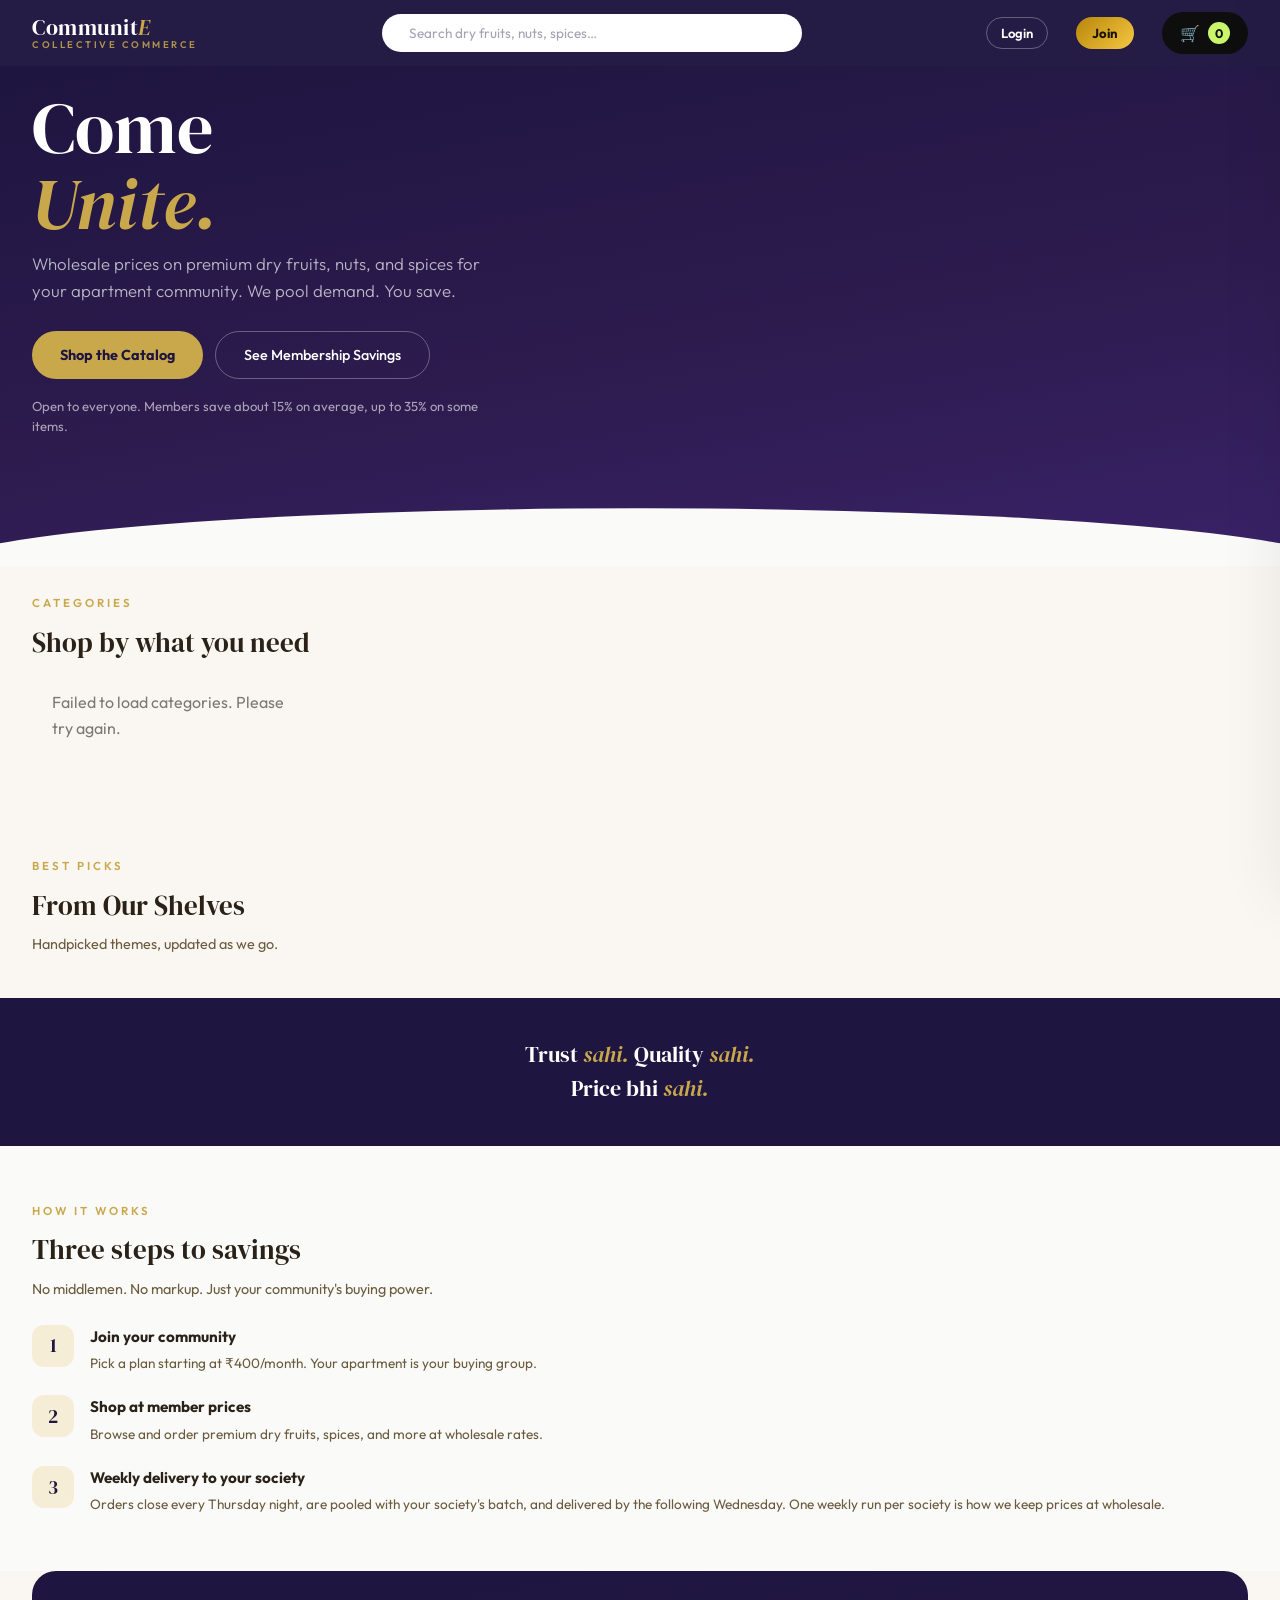
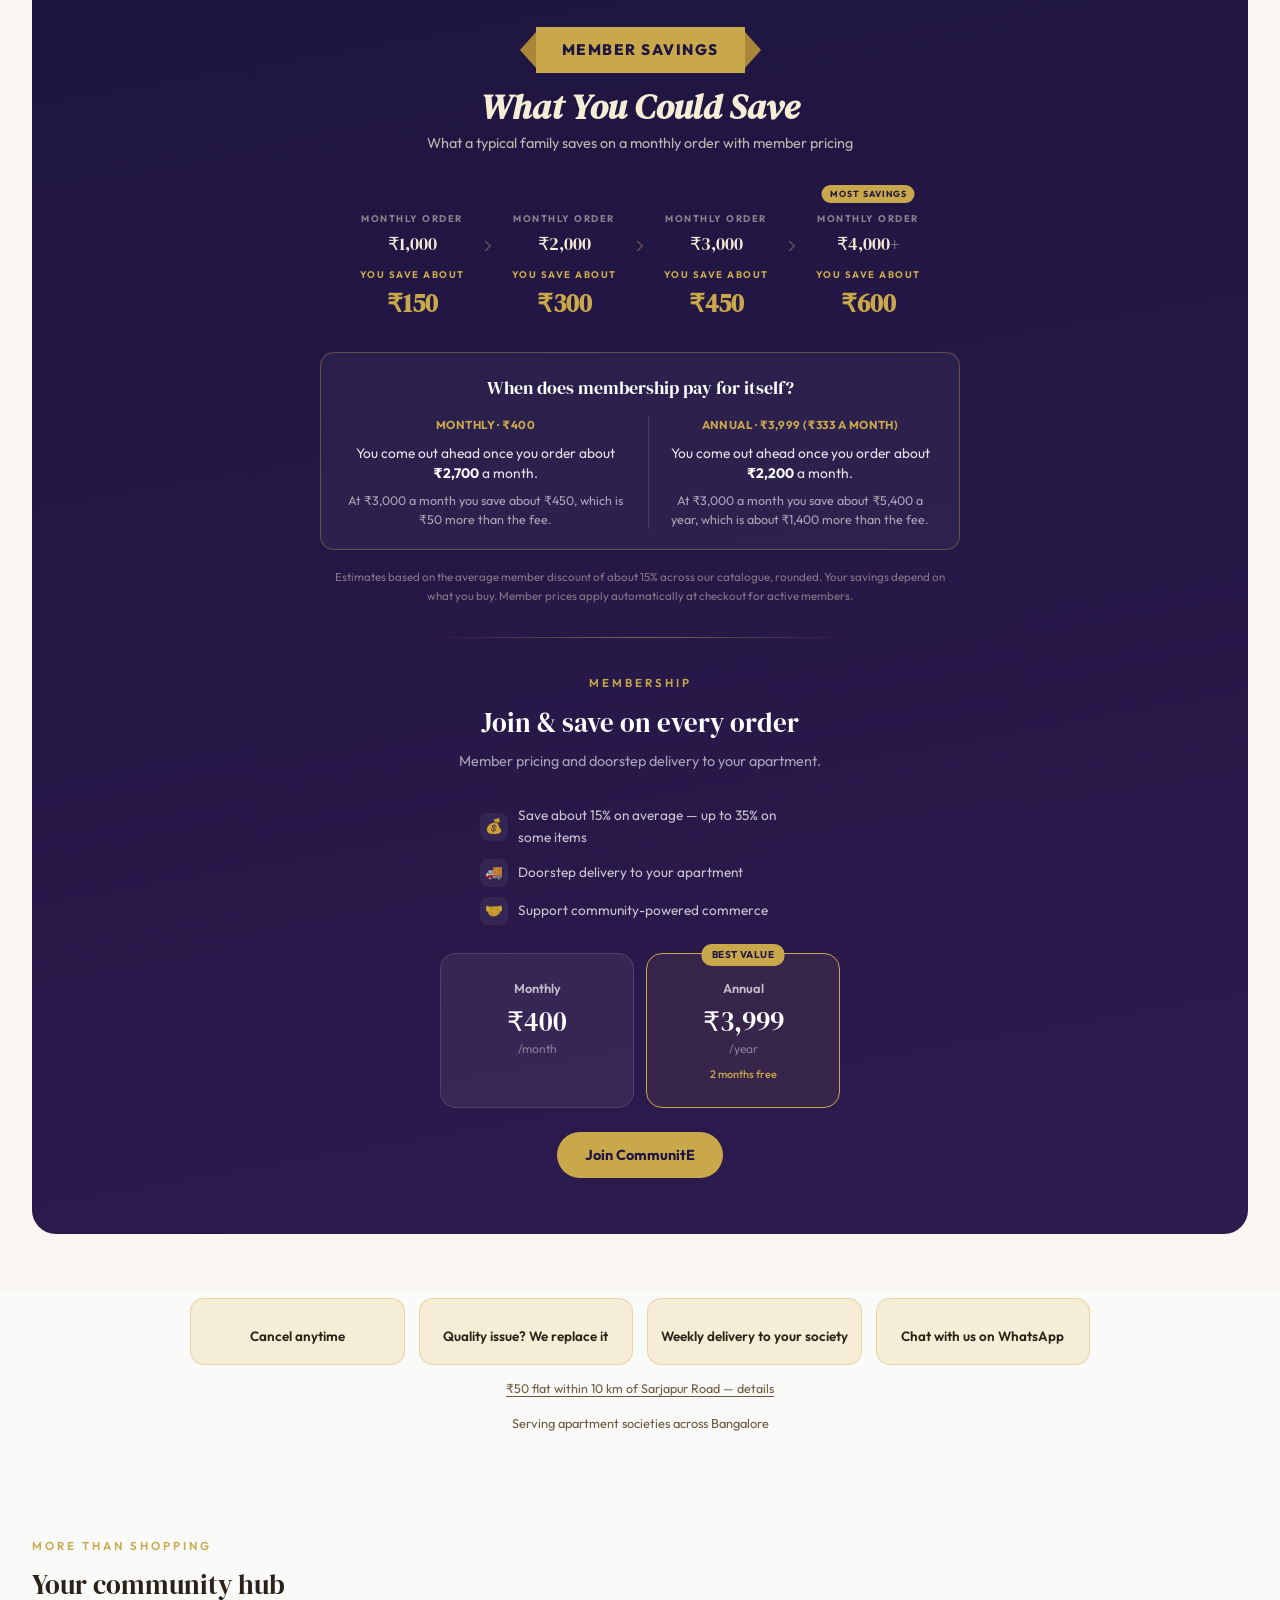
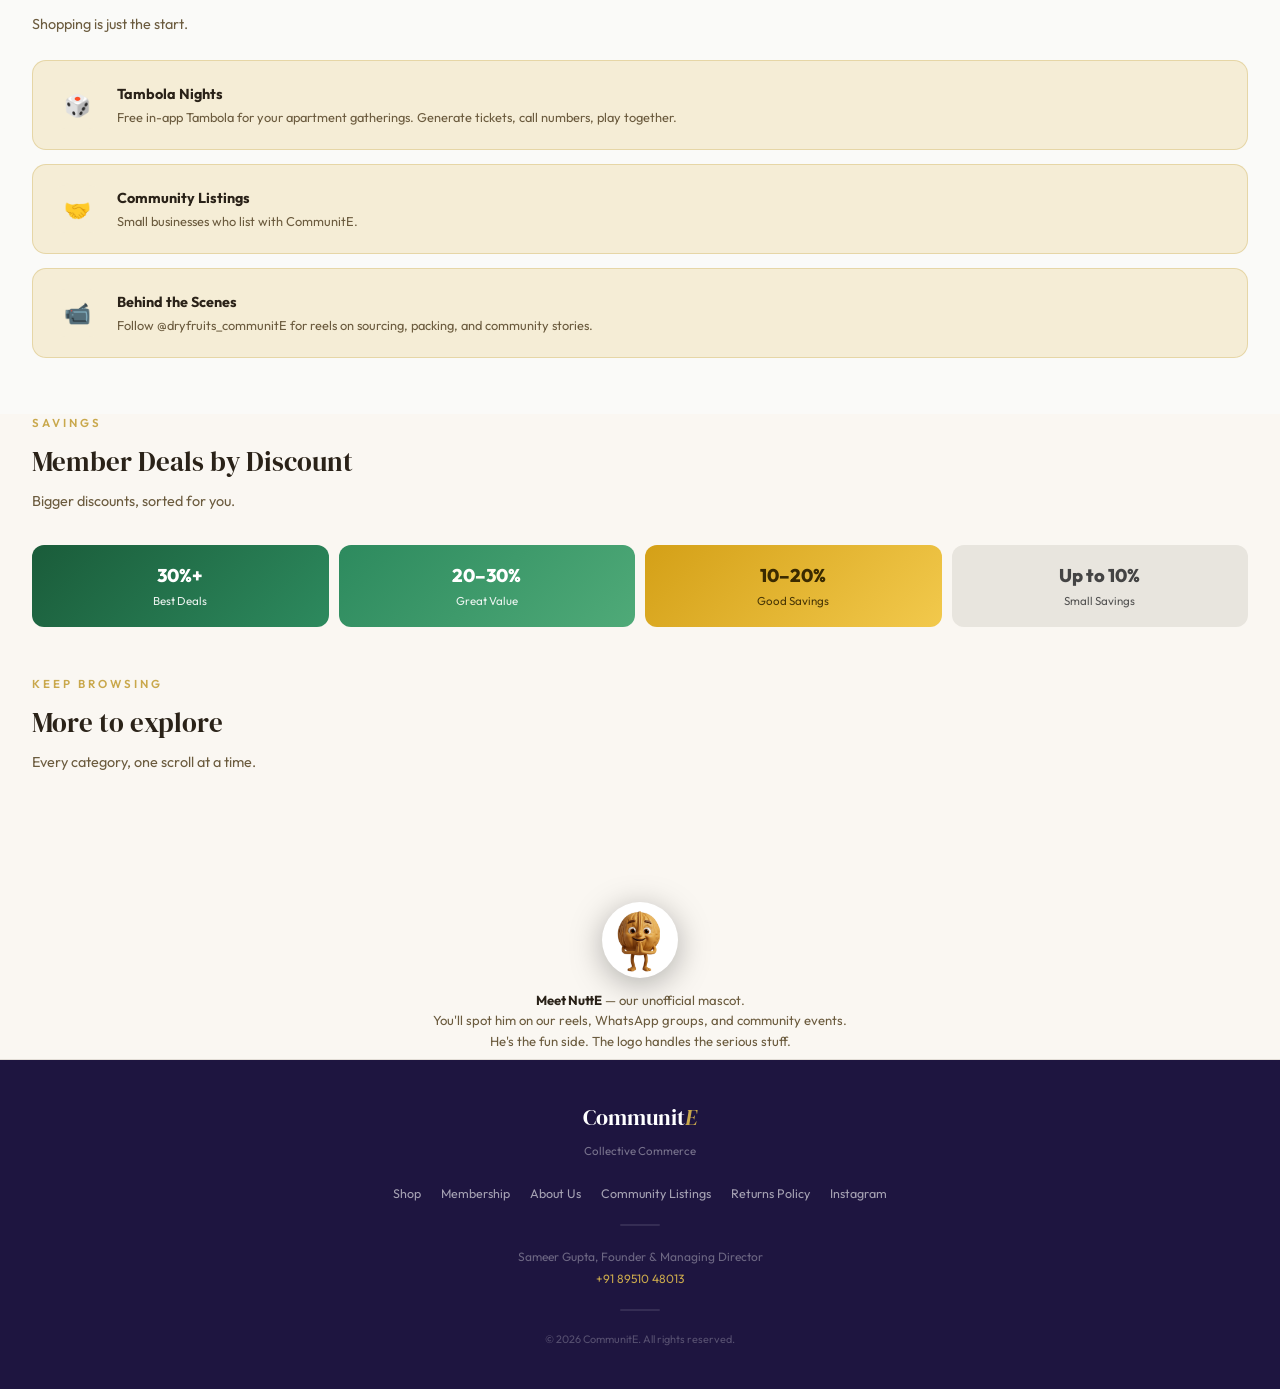
==== commit 98a23f72: "Add files via upload" ====
--- a/index.html
+++ b/index.html
@@ -25,8 +25,8 @@
   <link href="https://fonts.googleapis.com/css2?family=Playfair+Display:wght@400;700;900&family=DM+Sans:wght@300;400;500;600&family=DM+Serif+Display:ital@0;1&family=Outfit:wght@300;400;500;600;700;800&display=swap" rel="stylesheet">
   <script src="https://kit.fontawesome.com/a2d9b1e3f6.js" crossorigin="anonymous"></script>
   <script src="https://sdk.cashfree.com/js/v3/cashfree.js"></script>
-  <link rel="stylesheet" href="style.css?v=90" />
-  <script src="app.js?v=89" defer></script>
+  <link rel="stylesheet" href="style.css?v=92" />
+  <script src="app.js?v=90" defer></script>
 </head>
 <body>
 
@@ -99,15 +99,10 @@
 
     <div class="batch-notice batch-notice--shop" data-batch-notice style="display:none"></div>
 
-    <div class="storage-tip-banner">
-      🌿 <strong>Keeping it fresh:</strong> Store in an airtight container, away from sunlight and heat. In humid weather, refrigerating extends freshness — most nuts and dried fruits stay good for 3–4 months this way.
-    </div>
-
     <!-- Categories grid — always visible -->
     <div id="categorySection" class="shop-categories">
       <div class="section-eyebrow">Categories</div>
       <h2 class="section-title">Shop by what you need</h2>
-      <p class="section-desc">Swipe to explore.</p>
       <div id="categoryContainer" class="category-grid"></div>
     </div>
 
@@ -470,6 +465,9 @@
         <i class="fas fa-truck"></i>
         ₹50 flat delivery within 10 km of Sarjapur Road. Beyond 10 km we charge actual cost, confirmed with you on WhatsApp before dispatch, never after.
       </div>
+      <div class="cart-storage-tip">
+        🌿 <strong>Keeping it fresh:</strong> Store in an airtight container, away from sunlight and heat. In humid weather, refrigerating extends freshness.
+      </div>
       <div class="cart-summary">
         <div class="cart-row"><span>Subtotal</span><span>₹<span id="cartSubtotal">0</span></span></div>
         <div id="membershipFeeRow" class="cart-row cart-row--membership" style="display:none">
@@ -842,7 +840,6 @@
       <div class="modal-body">
         <img id="productDetailModalImg" class="product-detail-modal-img" src="" alt="" />
         <p id="productDetailModalDesc" class="product-detail-modal-desc"></p>
-        <p class="product-detail-storage-tip">🌿 <strong>Storage tip:</strong> Keep in an airtight container, away from sunlight and heat. Refrigerate in humid weather for longer freshness.</p>
       </div>
     </div>
   </div>
--- a/style.css
+++ b/style.css
@@ -2692,23 +2692,6 @@
   grid-template-columns: repeat(auto-fill, minmax(110px, 1fr));
 }
 
-/* Shop by Category (top-level only) — horizontal scroll, not wrapped rows */
-#categoryContainer {
-  display: flex;
-  flex-direction: row;
-  overflow-x: auto;
-  gap: 12px;
-  padding-bottom: 8px;
-  -webkit-overflow-scrolling: touch;
-  scroll-snap-type: x proximity;
-}
-#categoryContainer::-webkit-scrollbar { height: 5px; }
-#categoryContainer .category-grid-item {
-  flex: 0 0 auto;
-  width: 130px;
-  scroll-snap-align: start;
-}
-
 /* ── PRODUCTS ── */
 .shop-products {
   padding-top: 20px;
@@ -3209,3 +3192,68 @@
 }
 .batch-notice--shop { margin: 0 0 14px; }
 .batch-notice.is-missed { background: #fff4e5; border-color: #f0c987; }
+
+
+/* ===== Step 3: tidy grids, storage tip chip, savings badge ===== */
+/* Categories + subcategories: 4 across on desktop, 3 on tablet, 2 on phones; page scrolls for the rest */
+.category-grid, .category-grid--sub { grid-template-columns: repeat(4, 1fr); gap: 16px; }
+.category-grid-item img { aspect-ratio: 4 / 3; }
+.category-grid-label { font-size: 0.95rem; padding: 12px 12px; }
+@media (max-width: 960px) {
+  .category-grid, .category-grid--sub { grid-template-columns: repeat(3, 1fr); gap: 12px; }
+}
+@media (max-width: 600px) {
+  .category-grid, .category-grid--sub { grid-template-columns: repeat(2, 1fr); gap: 10px; }
+  .category-grid-label { font-size: 0.85rem; padding: 9px 8px; }
+}
+
+/* Storage tip now lives in the cart */
+.cart-storage-tip {
+  background: #eef7f0; border: 1px solid #cfe8d6; border-radius: 10px; color: #1a5c3a;
+  padding: 9px 12px; font-size: 0.76rem; line-height: 1.5; margin: 0 0 10px;
+}
+.cart-storage-tip strong { color: #123f28; }
+
+/* Storage chip on product cards: hover (desktop) / tap (phone) */
+.product-meta-row { display: flex; align-items: center; gap: 12px; flex-wrap: wrap; }
+.storage-tip-chip {
+  position: relative; display: inline-flex; align-items: center; gap: 4px; cursor: pointer;
+  font-size: 0.78rem; font-weight: 600; color: var(--muted); user-select: none;
+}
+.storage-tip-chip::after {
+  content: attr(data-tip); position: absolute; left: -56px; bottom: calc(100% + 8px); z-index: 20;
+  width: 200px; max-width: 62vw; padding: 10px 12px; border-radius: 10px;
+  background: var(--rd-purple); color: #fff; font-size: 0.76rem; font-weight: 400; line-height: 1.45;
+  box-shadow: 0 8px 22px rgba(0,0,0,0.22); opacity: 0; visibility: hidden; transform: translateY(4px);
+  transition: opacity 0.15s, transform 0.15s; pointer-events: none;
+}
+.storage-tip-chip:hover::after, .storage-tip-chip:focus-visible::after, .storage-tip-chip.open::after {
+  opacity: 1; visibility: visible; transform: translateY(0);
+}
+
+/* Savings badge on product photos */
+.save-badge {
+  position: absolute; top: 10px; left: 10px; z-index: 3; padding: 5px 10px; border-radius: 999px;
+  background: var(--rd-gold); color: var(--rd-purple); font-size: 0.72rem; font-weight: 800; line-height: 1.2;
+  box-shadow: 0 2px 8px rgba(0,0,0,0.18);
+}
+.save-badge .sb-member { display: none; }
+body.is-member .save-badge .sb-member { display: inline; }
+body.is-member .save-badge .sb-visitor { display: none; }
+
+/* Theme cards: every collage cell is the same fixed size, blanks stay blank */
+.theme-card-collage { grid-template-columns: repeat(2, minmax(0, 1fr)); grid-template-rows: repeat(2, minmax(0, 1fr)); overflow: hidden; }
+.theme-card-cell { min-width: 0; min-height: 0; border-radius: 10px; overflow: hidden; background: rgba(255,255,255,0.12); }
+.theme-card-cell .theme-card-collage-img { display: block; width: 100%; height: 100%; object-fit: cover; }
+
+
+/* Details + Storage read as clickable links */
+.product-details-link, .storage-tip-chip {
+  color: var(--green); font-size: 0.8rem; font-weight: 600;
+  text-decoration: underline; text-decoration-color: rgba(26,92,58,0.4); text-underline-offset: 3px;
+  padding: 4px 0;
+}
+.product-details-link:hover, .storage-tip-chip:hover, .storage-tip-chip.open {
+  color: var(--green-mid); text-decoration-color: currentColor;
+}
+.product-details-link i { text-decoration: none; }
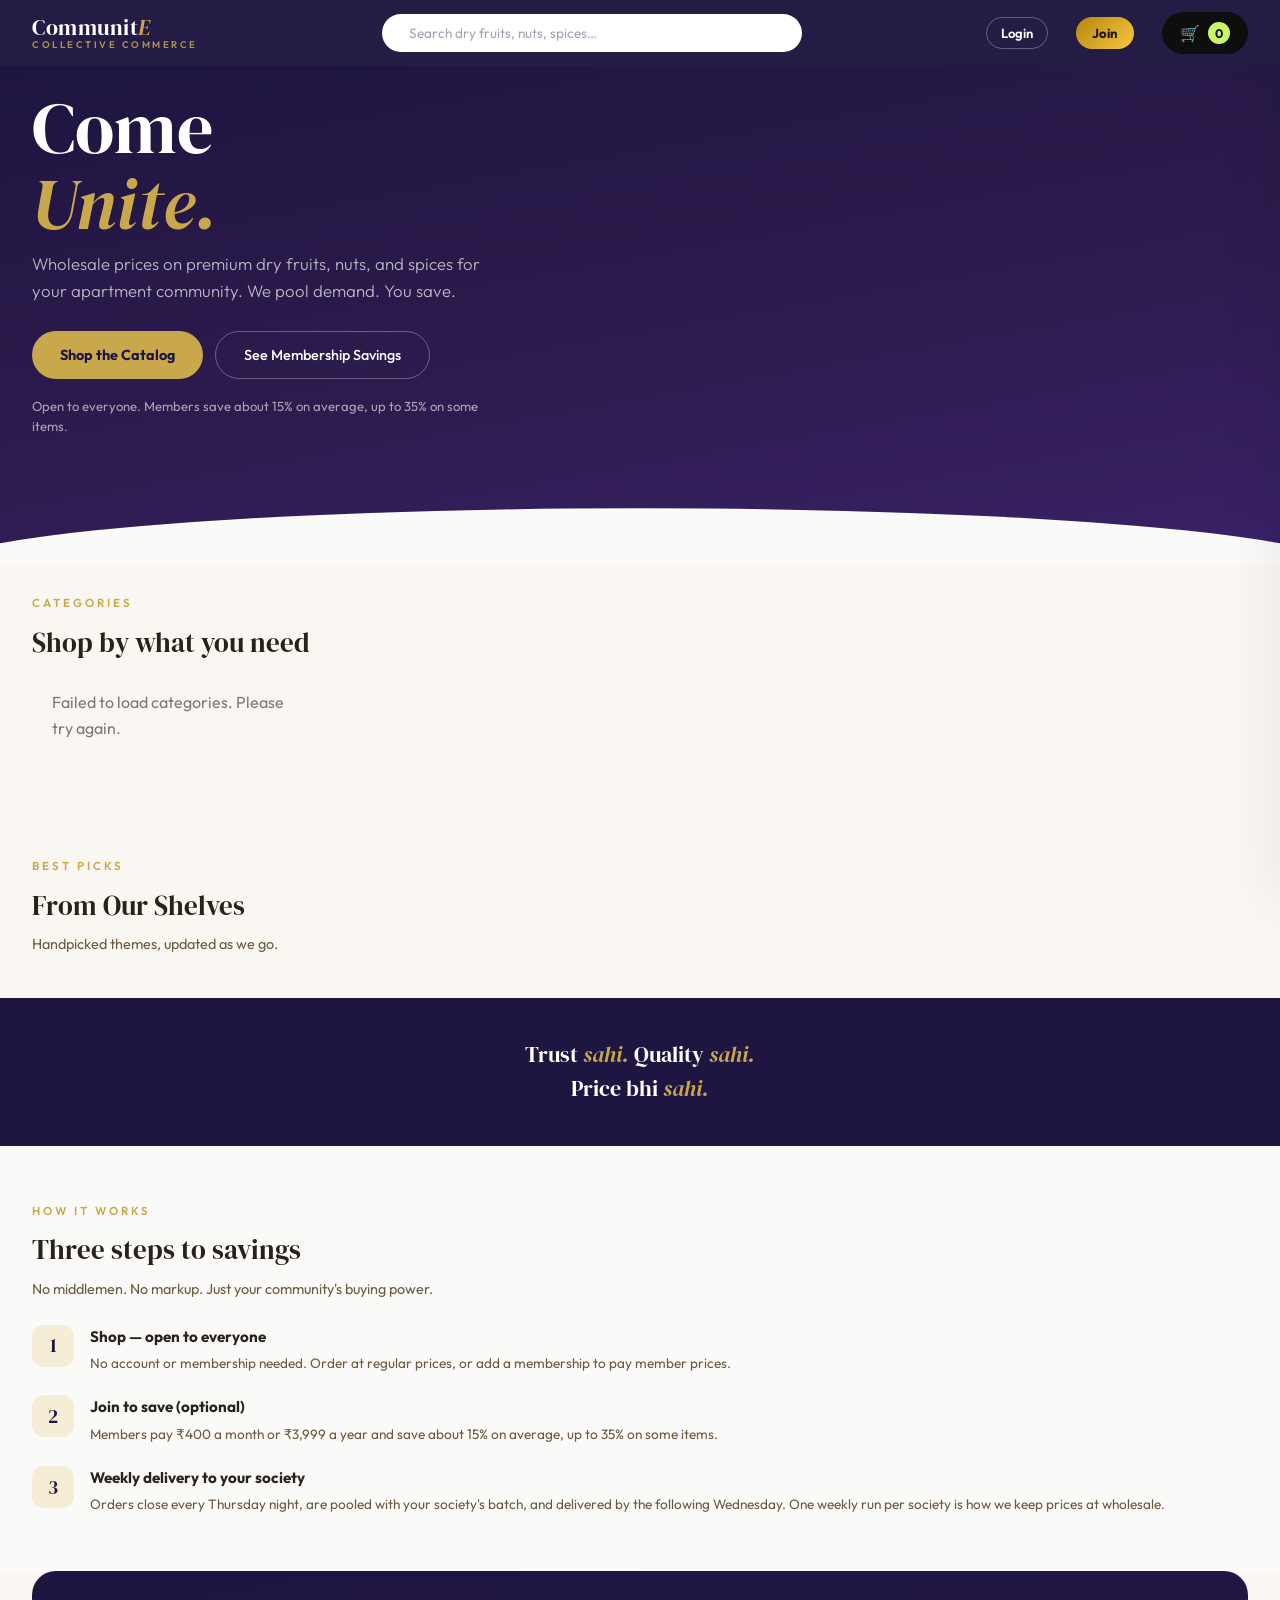
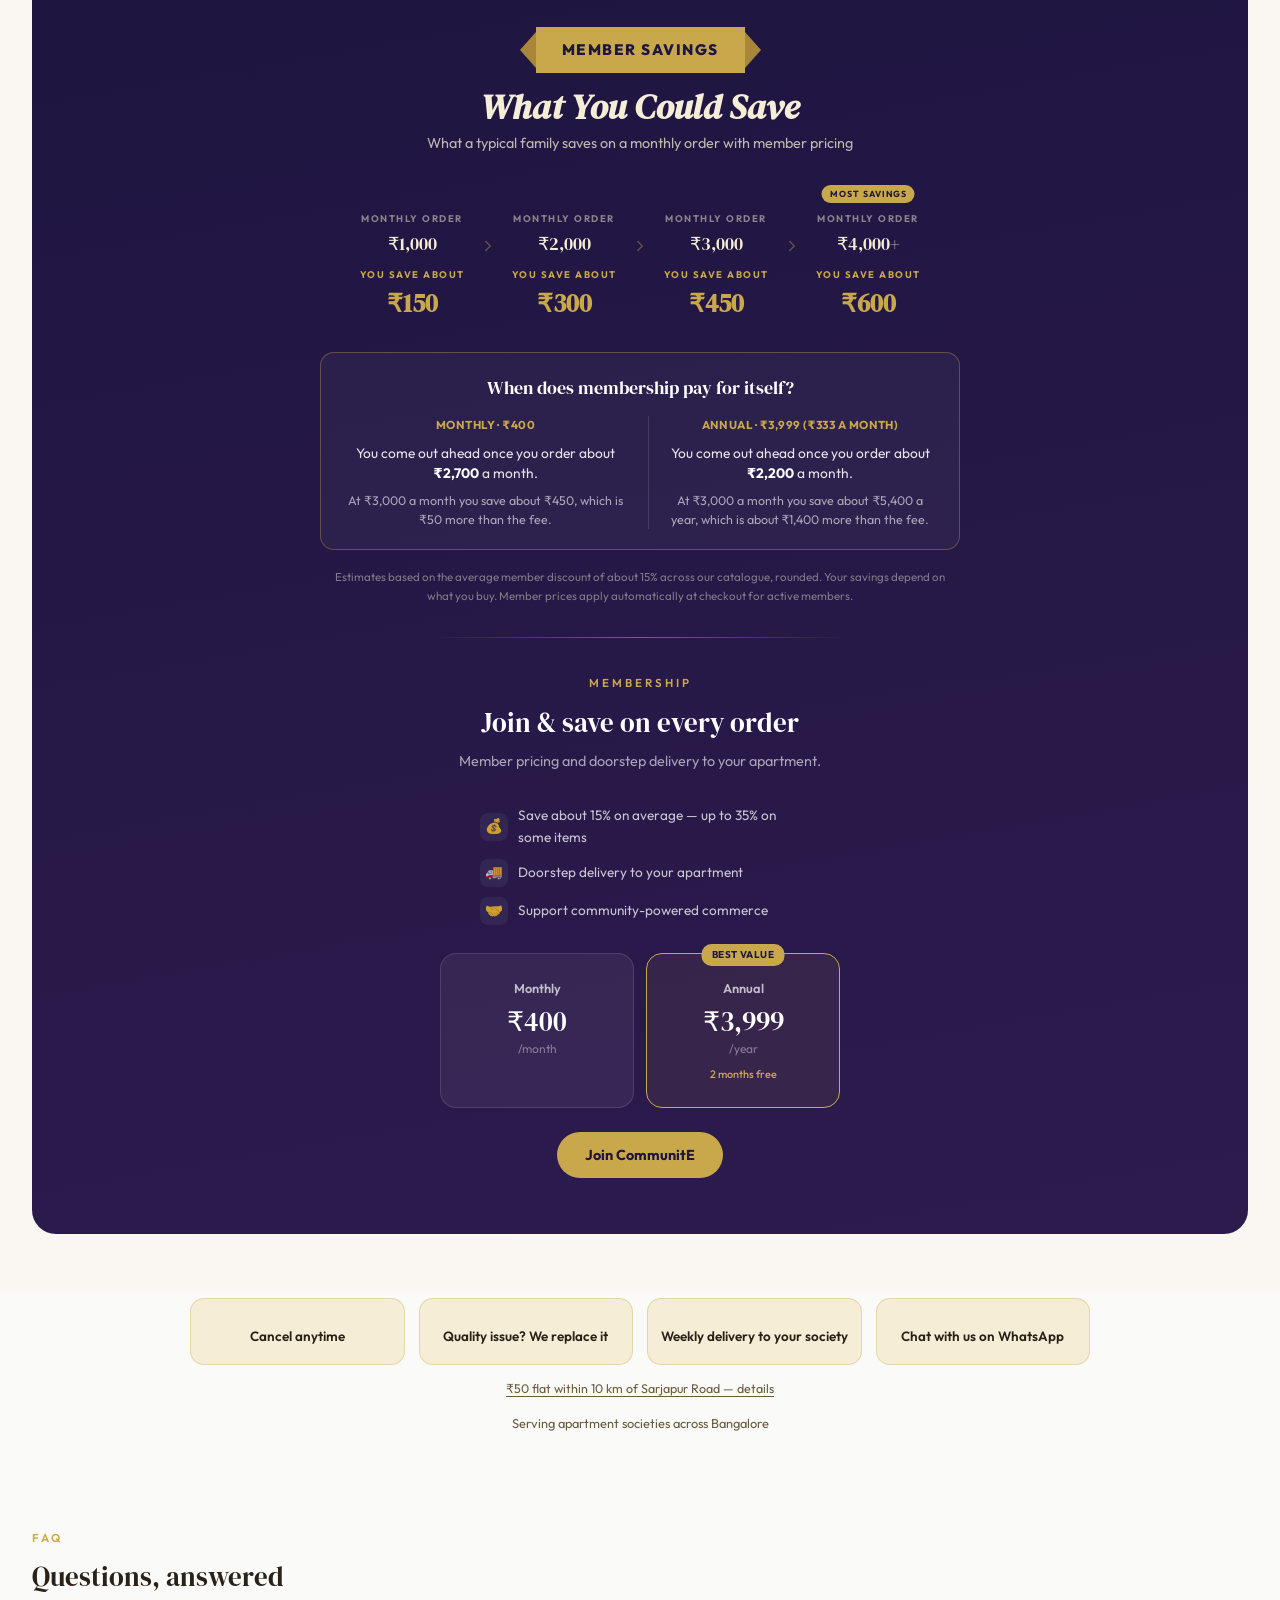
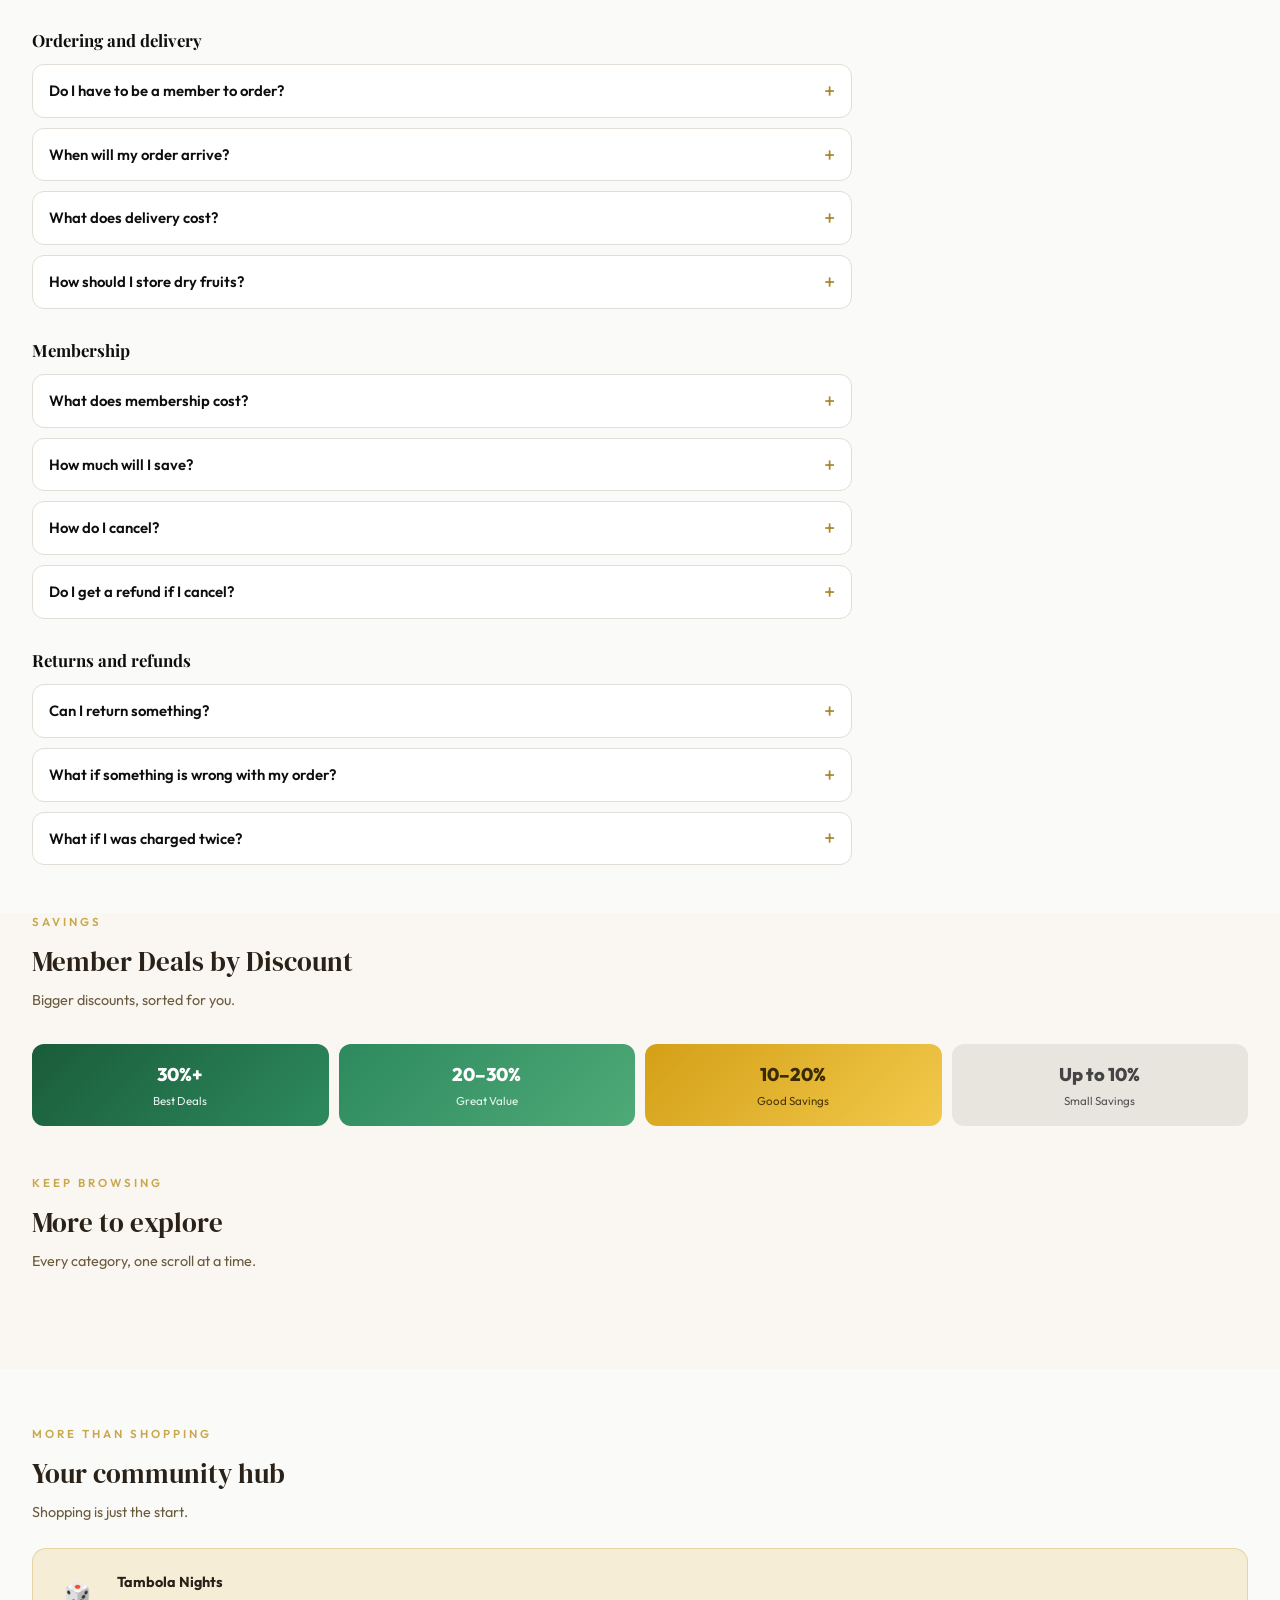
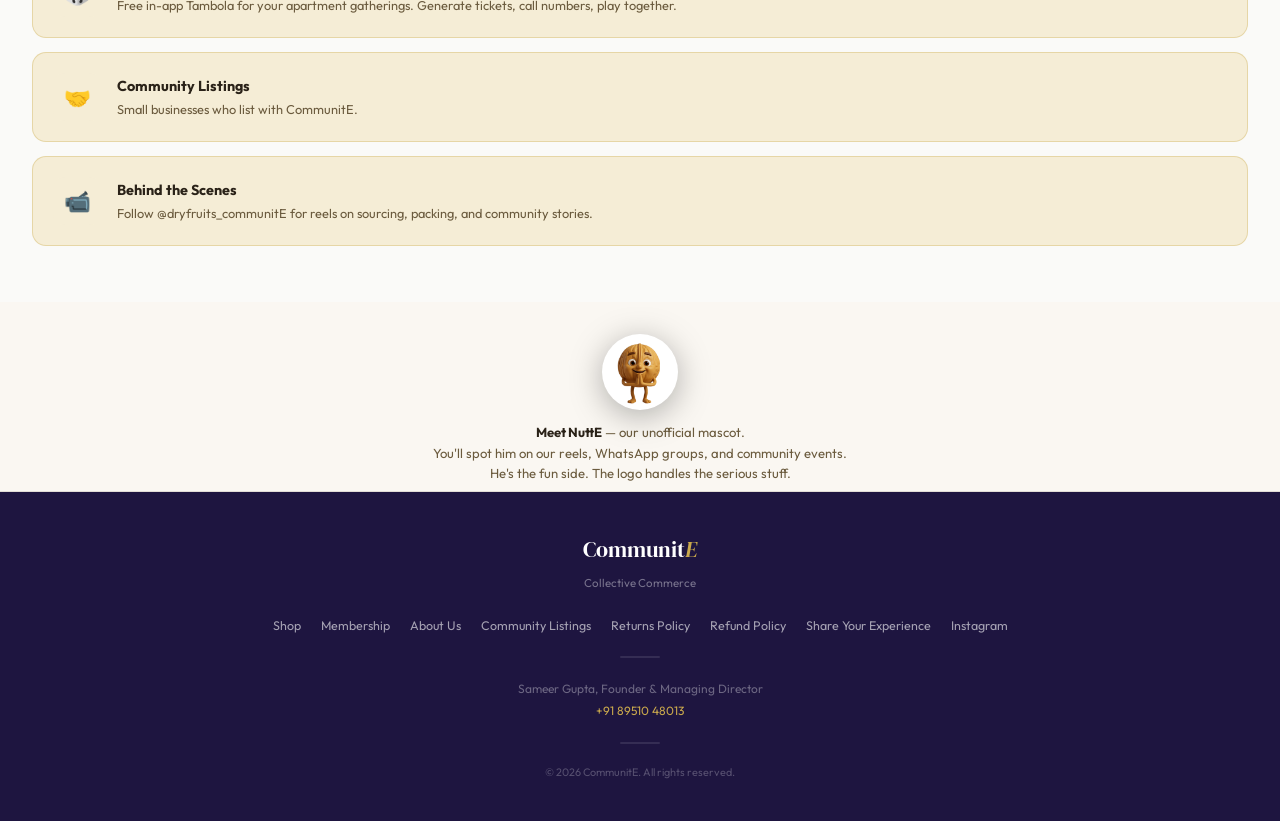
==== commit bc5e8895: "Add files via upload" ====
--- a/index.html
+++ b/index.html
@@ -25,8 +25,8 @@
   <link href="https://fonts.googleapis.com/css2?family=Playfair+Display:wght@400;700;900&family=DM+Sans:wght@300;400;500;600&family=DM+Serif+Display:ital@0;1&family=Outfit:wght@300;400;500;600;700;800&display=swap" rel="stylesheet">
   <script src="https://kit.fontawesome.com/a2d9b1e3f6.js" crossorigin="anonymous"></script>
   <script src="https://sdk.cashfree.com/js/v3/cashfree.js"></script>
-  <link rel="stylesheet" href="style.css?v=92" />
-  <script src="app.js?v=90" defer></script>
+  <link rel="stylesheet" href="style.css?v=94" />
+  <script src="app.js?v=91" defer></script>
 </head>
 <body>
 
@@ -188,15 +188,15 @@
       <div class="step">
         <div class="step-num">1</div>
         <div class="step-content">
-          <h3>Join your community</h3>
-          <p>Pick a plan starting at ₹400/month. Your apartment is your buying group.</p>
+          <h3>Shop — open to everyone</h3>
+          <p>No account or membership needed. Order at regular prices, or add a membership to pay member prices.</p>
         </div>
       </div>
       <div class="step">
         <div class="step-num">2</div>
         <div class="step-content">
-          <h3>Shop at member prices</h3>
-          <p>Browse and order premium dry fruits, spices, and more at wholesale rates.</p>
+          <h3>Join to save (optional)</h3>
+          <p>Members pay ₹400 a month or ₹3,999 a year and save about 15% on average, up to 35% on some items.</p>
         </div>
       </div>
       <div class="step">
@@ -209,6 +209,23 @@
     </div>
   </section>
 
+
+  <!-- ON THE GROUND — photos added by admin in the OnTheGround sheet tab; hidden until there is at least one -->
+  <section id="onGroundSection" class="ground-section" style="display:none">
+    <div class="section-eyebrow">On the Ground</div>
+    <div class="section-title">Seen at your society</div>
+    <p class="section-desc">Photos from our stalls at apartment societies.</p>
+    <div id="onGroundGrid" class="ground-grid"></div>
+  </section>
+
+  <!-- TESTIMONIALS — approved in admin; hidden until there is at least one -->
+  <section id="testimonialsSection" class="testimonials-section" style="display:none">
+    <div class="section-eyebrow">What Our Customers Say</div>
+    <div class="section-title">Neighbours, in their own words</div>
+    <div id="testimonialsFeatured"></div>
+    <div id="testimonialsGrid" class="testimonials-grid"></div>
+    <p class="testimonials-cta"><a href="share-your-experience.html">Shopped with us? Share your experience</a></p>
+  </section>
 
   <!-- MEMBERSHIP -->
   <section style="padding-bottom:0">
@@ -327,6 +344,85 @@
     <p class="reassure-trust">Serving apartment societies across Bangalore</p>
   </section>
 
+  <!-- FAQ -->
+  <section id="faqSection" class="faq-section">
+    <div class="section-eyebrow">FAQ</div>
+    <div class="section-title">Questions, answered</div>
+
+    <h3 class="faq-group">Ordering and delivery</h3>
+    <div class="faq-list">
+      <details class="faq-item"><summary>Do I have to be a member to order?</summary>
+        <div class="faq-a">No. Anyone can shop. Members pay lower prices; everyone else pays the regular price.</div></details>
+      <details class="faq-item"><summary>When will my order arrive?</summary>
+        <div class="faq-a">Orders close every Thursday at 9 PM. We pool them with your society's batch and deliver by the following Wednesday. If you order after the cut-off, you're in the next week's batch. The cart and checkout show the exact dates.</div></details>
+      <details class="faq-item"><summary>What does delivery cost?</summary>
+        <div class="faq-a">&#8377;50 flat within 10 km of Sarjapur Road. Beyond 10 km we charge the actual delivery cost, and we confirm it with you on WhatsApp before dispatch, never after.</div></details>
+      <details class="faq-item"><summary>How should I store dry fruits?</summary>
+        <div class="faq-a">Keep them in an airtight container, away from sunlight and heat. In humid weather, refrigerating helps them stay fresh longer.</div></details>
+    </div>
+
+    <h3 class="faq-group">Membership</h3>
+    <div class="faq-list">
+      <details class="faq-item"><summary>What does membership cost?</summary>
+        <div class="faq-a">&#8377;400 a month, or &#8377;3,999 a year (about &#8377;333 a month). Both renew automatically through AutoPay on Cashfree's secure page.</div></details>
+      <details class="faq-item"><summary>How much will I save?</summary>
+        <div class="faq-a">About 15% on average against the regular price, and up to 35% on some items. What you save depends on what you buy. The monthly plan pays for itself at roughly &#8377;2,700 of regular-price shopping a month, and the annual plan at roughly &#8377;2,200 a month.</div></details>
+      <details class="faq-item"><summary>How do I cancel?</summary>
+        <div class="faq-a">You can cancel anytime; it stops future auto-renewal charges. If you paid by UPI, open your UPI app, go to AutoPay / Mandates and cancel "CommunitE". If you paid by card, tap &#11088; Member at the top of the page, then <em>Cancel auto-renewal</em>, and we'll cancel the card mandate within 24 hours. Please cancel at least 2 days before your renewal date.</div></details>
+      <details class="faq-item"><summary>Do I get a refund if I cancel?</summary>
+        <div class="faq-a"><strong>Monthly plan:</strong> no refund for the current month; your membership stays active until the end of the month you've paid for.<br>
+          <strong>Annual plan:</strong> your membership stays active until the end of your current paid month, counted from the day you joined (a part month counts as a full month). We refund the rest: &#8377;3,999 minus &#8377;400 for each month used, back to your original payment method within 7 working days.<br>
+          If a renewal is charged by mistake or twice, we refund it in full.</div></details>
+    </div>
+
+    <h3 class="faq-group">Returns and refunds</h3>
+    <div class="faq-list">
+      <details class="faq-item"><summary>Can I return something?</summary>
+        <div class="faq-a">Because we sell food, we don't accept returns for change of mind or personal taste. If a product arrives damaged, is the wrong item, or has a genuine quality issue, we'll replace it.</div></details>
+      <details class="faq-item"><summary>What if something is wrong with my order?</summary>
+        <div class="faq-a">Message us on WhatsApp or call <a href="tel:+918951048013">+91 89510 48013</a> within 10 days of delivery, with a photo of the product. Once we confirm the issue, we arrange a replacement with your next delivery cycle.</div></details>
+      <!-- OWNER: confirm this duplicate-payment promise before going live -->
+      <details class="faq-item"><summary>What if I was charged twice?</summary>
+        <div class="faq-a">Message us on WhatsApp with the payment details and we'll refund the extra charge to your original payment method. See our <a href="#" onclick="openRefundPolicyModal(); return false;">Refund Policy</a>.</div></details>
+    </div>
+  </section>
+
+  <!-- DISCOUNT TIER TILES -->
+  <div class="discount-tiles-section">
+    <div style="padding:0 32px">
+      <div class="section-eyebrow">Savings</div>
+      <h2 class="section-title">Member Deals by Discount</h2>
+      <p class="section-desc">Bigger discounts, sorted for you.</p>
+    </div>
+    <div class="discount-tiles-row">
+      <div class="discount-tile dt--high" onclick="filterByDiscountTier(30, 9999, '30% Off or more')">
+        <p class="dt-percent">30%+</p>
+        <p class="dt-label">Best Deals</p>
+      </div>
+      <div class="discount-tile dt--mid-high" onclick="filterByDiscountTier(20, 30, '20–30% Off')">
+        <p class="dt-percent">20–30%</p>
+        <p class="dt-label">Great Value</p>
+      </div>
+      <div class="discount-tile dt--mid" onclick="filterByDiscountTier(10, 20, '10–20% Off')">
+        <p class="dt-percent">10–20%</p>
+        <p class="dt-label">Good Savings</p>
+      </div>
+      <div class="discount-tile dt--low" onclick="filterByDiscountTier(0.01, 10, 'Up to 10% Off')">
+        <p class="dt-percent">Up to 10%</p>
+        <p class="dt-label">Small Savings</p>
+      </div>
+    </div>
+  </div>
+
+  <!-- SUBCATEGORY ROWS — endless scroll, shuffled order -->
+  <div style="padding:0 32px 32px; max-width:1280px; margin:0 auto">
+    <div class="section-eyebrow">Keep Browsing</div>
+    <h2 class="section-title">More to explore</h2>
+    <p class="section-desc">Every category, one scroll at a time.</p>
+  </div>
+  <div id="subcategoryRowsSection" class="subcategory-rows-section"></div>
+
+
   <!-- COMMUNITY — Tambola, Community Listings, Reels (membership now has its own section above) -->
   <section class="community-section">
     <div class="section-eyebrow">More Than Shopping</div>
@@ -357,42 +453,6 @@
     </div>
   </section>
 
-  <!-- DISCOUNT TIER TILES -->
-  <div class="discount-tiles-section">
-    <div style="padding:0 32px">
-      <div class="section-eyebrow">Savings</div>
-      <h2 class="section-title">Member Deals by Discount</h2>
-      <p class="section-desc">Bigger discounts, sorted for you.</p>
-    </div>
-    <div class="discount-tiles-row">
-      <div class="discount-tile dt--high" onclick="filterByDiscountTier(30, 9999, '30% Off or more')">
-        <p class="dt-percent">30%+</p>
-        <p class="dt-label">Best Deals</p>
-      </div>
-      <div class="discount-tile dt--mid-high" onclick="filterByDiscountTier(20, 30, '20–30% Off')">
-        <p class="dt-percent">20–30%</p>
-        <p class="dt-label">Great Value</p>
-      </div>
-      <div class="discount-tile dt--mid" onclick="filterByDiscountTier(10, 20, '10–20% Off')">
-        <p class="dt-percent">10–20%</p>
-        <p class="dt-label">Good Savings</p>
-      </div>
-      <div class="discount-tile dt--low" onclick="filterByDiscountTier(0.01, 10, 'Up to 10% Off')">
-        <p class="dt-percent">Up to 10%</p>
-        <p class="dt-label">Small Savings</p>
-      </div>
-    </div>
-  </div>
-
-  <!-- SUBCATEGORY ROWS — endless scroll, shuffled order -->
-  <div style="padding:0 32px 32px; max-width:1280px; margin:0 auto">
-    <div class="section-eyebrow">Keep Browsing</div>
-    <h2 class="section-title">More to explore</h2>
-    <p class="section-desc">Every category, one scroll at a time.</p>
-  </div>
-  <div id="subcategoryRowsSection" class="subcategory-rows-section"></div>
-
-
   <!-- MASCOT CALLOUT -->
   <div class="mascot-callout">
     <img class="mascot-img" src="assets/NuttE_edited.png" alt="NuttE mascot" />
@@ -412,6 +472,8 @@
       <span onclick="openAbout()" style="cursor:pointer">About Us</span>
       <span onclick="openPartnersModal()" style="cursor:pointer">Community Listings</span>
       <span onclick="openReturnsPolicyModal()" style="cursor:pointer">Returns Policy</span>
+      <span onclick="openRefundPolicyModal()" style="cursor:pointer">Refund Policy</span>
+      <a href="share-your-experience.html">Share Your Experience</a>
       <a href="https://instagram.com/dryfruits_communitE" target="_blank" rel="noopener">Instagram</a>
     </div>
     <div class="footer-divider"></div>
@@ -867,6 +929,25 @@
     </div>
   </div>
 
+  <!-- REFUND POLICY MODAL -->
+  <div id="refundPolicyModal" class="modal" style="display:none" aria-hidden="true">
+    <div class="modal-box">
+      <div class="modal-header">
+        <h2 class="modal-title">Refund Policy</h2>
+        <button class="icon-btn" aria-label="Close" onclick="closeRefundPolicyModal()"><span class="icon-x" aria-hidden="true">&times;</span></button>
+      </div>
+      <div class="modal-body">
+        <p class="policy-note"><strong>Product orders.</strong> We don't refund for change of mind or personal taste. If a product arrives damaged, is the wrong item, or has a genuine quality issue, we replace it. See our <a href="#" onclick="closeRefundPolicyModal(); openReturnsPolicyModal(); return false;">Returns Policy</a>.</p>
+        <!-- OWNER: confirm this duplicate-payment promise before going live -->
+        <p class="policy-note"><strong>Charged twice or by mistake.</strong> Message us on WhatsApp with the payment details and we refund the extra charge to your original payment method.</p>
+        <p class="policy-note"><strong>Monthly membership.</strong> No refund for the current month. Your membership stays active until the end of the month you've paid for.</p>
+        <p class="policy-note"><strong>Annual membership.</strong> Your membership stays active until the end of your current paid month, counted from the day you joined (a part month counts as a full month). We refund the rest: &#8377;3,999 minus &#8377;400 for each month used, back to your original payment method within 7 working days.</p>
+        <p class="policy-note"><strong>Renewals.</strong> Please cancel at least 2 days before your renewal date. If a renewal is charged by mistake or twice, we refund it in full.</p>
+        <p class="policy-note">Questions? Message us on WhatsApp or call <a href="tel:+918951048013">+91 89510 48013</a>.</p>
+      </div>
+    </div>
+  </div>
+
   <!-- ADMIN EDIT-ORDER REVIEW MODAL — only ever reached via admin.html's Edit
        button (index.html?editOrder=...&passcode=...). Deliberately skips
        customer-details and payment/RR-number steps since we already have
--- a/style.css
+++ b/style.css
@@ -3257,3 +3257,58 @@
   color: var(--green-mid); text-decoration-color: currentColor;
 }
 .product-details-link i { text-decoration: none; }
+
+
+/* Best Picks / Celebrate: vertical grid aligned with categories (4 across desktop, 3 tablet, 1 per row on phones) */
+.theme-cards-section { max-width: 1280px; margin-left: auto; margin-right: auto; }
+.theme-cards-row {
+  display: grid; grid-template-columns: repeat(4, 1fr); gap: 16px; padding: 8px 32px 10px;
+  overflow: visible; scroll-snap-type: none;
+}
+.theme-cards-row .theme-card { flex: none; width: auto; min-width: 0; padding: 20px 18px; }
+.theme-card-collage { aspect-ratio: 4 / 3; gap: 8px; }
+.theme-card-title { font-size: 1.1rem; }
+@media (max-width: 960px) {
+  .theme-cards-row { grid-template-columns: repeat(3, 1fr); gap: 12px; }
+}
+@media (max-width: 600px) {
+  .theme-cards-row { grid-template-columns: 1fr; gap: 14px; padding: 8px 32px 10px; }
+  .theme-cards-row .theme-card { width: auto; flex-basis: auto; padding: 18px 16px; }
+}
+
+
+/* ===== On the Ground, testimonials, FAQ ===== */
+.ground-section, .testimonials-section, .faq-section { max-width: 1280px; margin: 0 auto; padding: 48px 32px; background: var(--white); }
+.ground-grid { display: grid; grid-template-columns: repeat(3, 1fr); gap: 16px; margin-top: 8px; }
+.ground-item { margin: 0; border-radius: 14px; overflow: hidden; background: #fff; border: 1px solid var(--border); }
+.ground-item img { width: 100%; aspect-ratio: 4 / 3; object-fit: cover; display: block; }
+.ground-item figcaption { padding: 10px 14px 12px; font-size: 0.82rem; line-height: 1.45; color: var(--rd-brown); display: flex; flex-direction: column; gap: 2px; }
+.ground-item figcaption em { font-style: normal; font-size: 0.74rem; color: var(--rd-brown-light); }
+@media (max-width: 700px) { .ground-grid { grid-template-columns: 1fr 1fr; gap: 10px; } .ground-section, .testimonials-section, .faq-section { padding: 36px 16px; } }
+
+.testimonials-grid { display: grid; grid-template-columns: repeat(2, 1fr); gap: 16px; margin-top: 16px; }
+.tm-card { margin: 0; padding: 22px 22px 18px; background: var(--rd-gold-light); border: 1px solid rgba(201,168,76,0.35); border-radius: 16px; display: flex; flex-direction: column; gap: 16px; }
+.tm-card--featured { background: var(--rd-purple); border-color: transparent; color: #fff; padding: 28px; margin-top: 8px; }
+.tm-quote { margin: 0; font-size: 0.98rem; line-height: 1.65; color: var(--rd-brown); }
+.tm-card--featured .tm-quote { font-family: 'DM Serif Display', serif; font-size: 1.3rem; line-height: 1.5; color: #fff; }
+.tm-by { display: flex; align-items: center; gap: 12px; flex-wrap: wrap; margin-top: auto; }
+.tm-avatar { width: 40px; height: 40px; border-radius: 50%; object-fit: cover; flex-shrink: 0; }
+.tm-avatar--initial { display: inline-flex; align-items: center; justify-content: center; background: var(--rd-gold); color: var(--rd-purple); font-weight: 800; }
+.tm-who { display: flex; flex-direction: column; font-size: 0.8rem; line-height: 1.35; color: var(--rd-brown-light); }
+.tm-who strong { color: var(--rd-brown); font-size: 0.9rem; }
+.tm-card--featured .tm-who, .tm-card--featured .tm-who strong { color: rgba(255,255,255,0.85); }
+.tm-card--featured .tm-who strong { color: #fff; }
+.tm-badge { font-size: 0.7rem; font-weight: 700; padding: 4px 10px; border-radius: 999px; background: var(--rd-gold); color: var(--rd-purple); white-space: nowrap; }
+.testimonials-cta { text-align: center; margin: 22px 0 0; font-size: 0.86rem; }
+.testimonials-cta a { color: var(--green); text-decoration: underline; text-underline-offset: 3px; font-weight: 600; }
+@media (max-width: 700px) { .testimonials-grid { grid-template-columns: 1fr; } .tm-card--featured .tm-quote { font-size: 1.12rem; } }
+
+.faq-group { font-family: 'Playfair Display', serif; font-size: 1.05rem; margin: 28px 0 10px; color: var(--black); }
+.faq-list { max-width: 820px; display: flex; flex-direction: column; gap: 10px; }
+.faq-item { background: #fff; border: 1px solid var(--border); border-radius: 12px; }
+.faq-item summary { cursor: pointer; list-style: none; padding: 14px 44px 14px 16px; font-weight: 600; font-size: 0.93rem; position: relative; }
+.faq-item summary::-webkit-details-marker { display: none; }
+.faq-item summary::after { content: '+'; position: absolute; right: 16px; top: 50%; transform: translateY(-50%); font-size: 1.3rem; color: #a8872f; font-weight: 400; }
+.faq-item[open] summary::after { content: '\2212'; }
+.faq-a { padding: 0 16px 16px; font-size: 0.88rem; line-height: 1.65; color: var(--rd-brown); }
+.faq-a a { color: var(--green); text-decoration: underline; }
